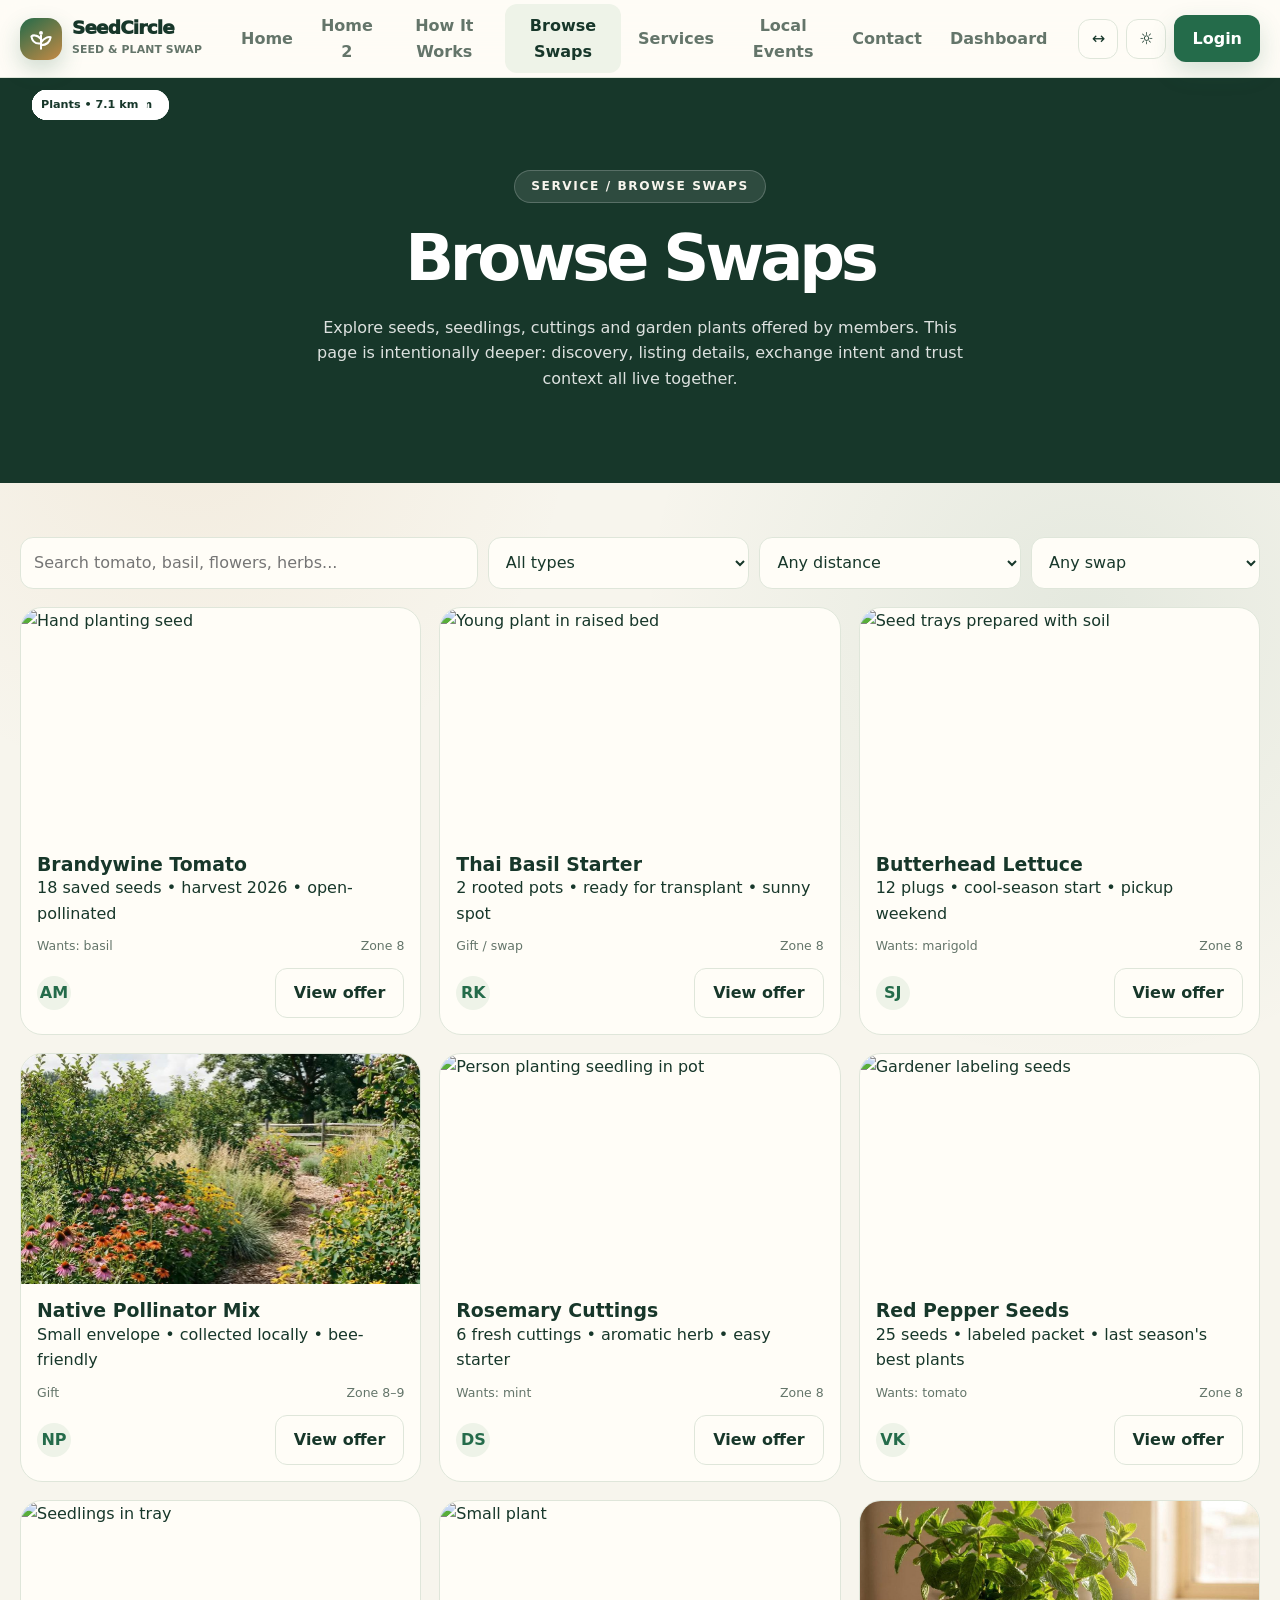
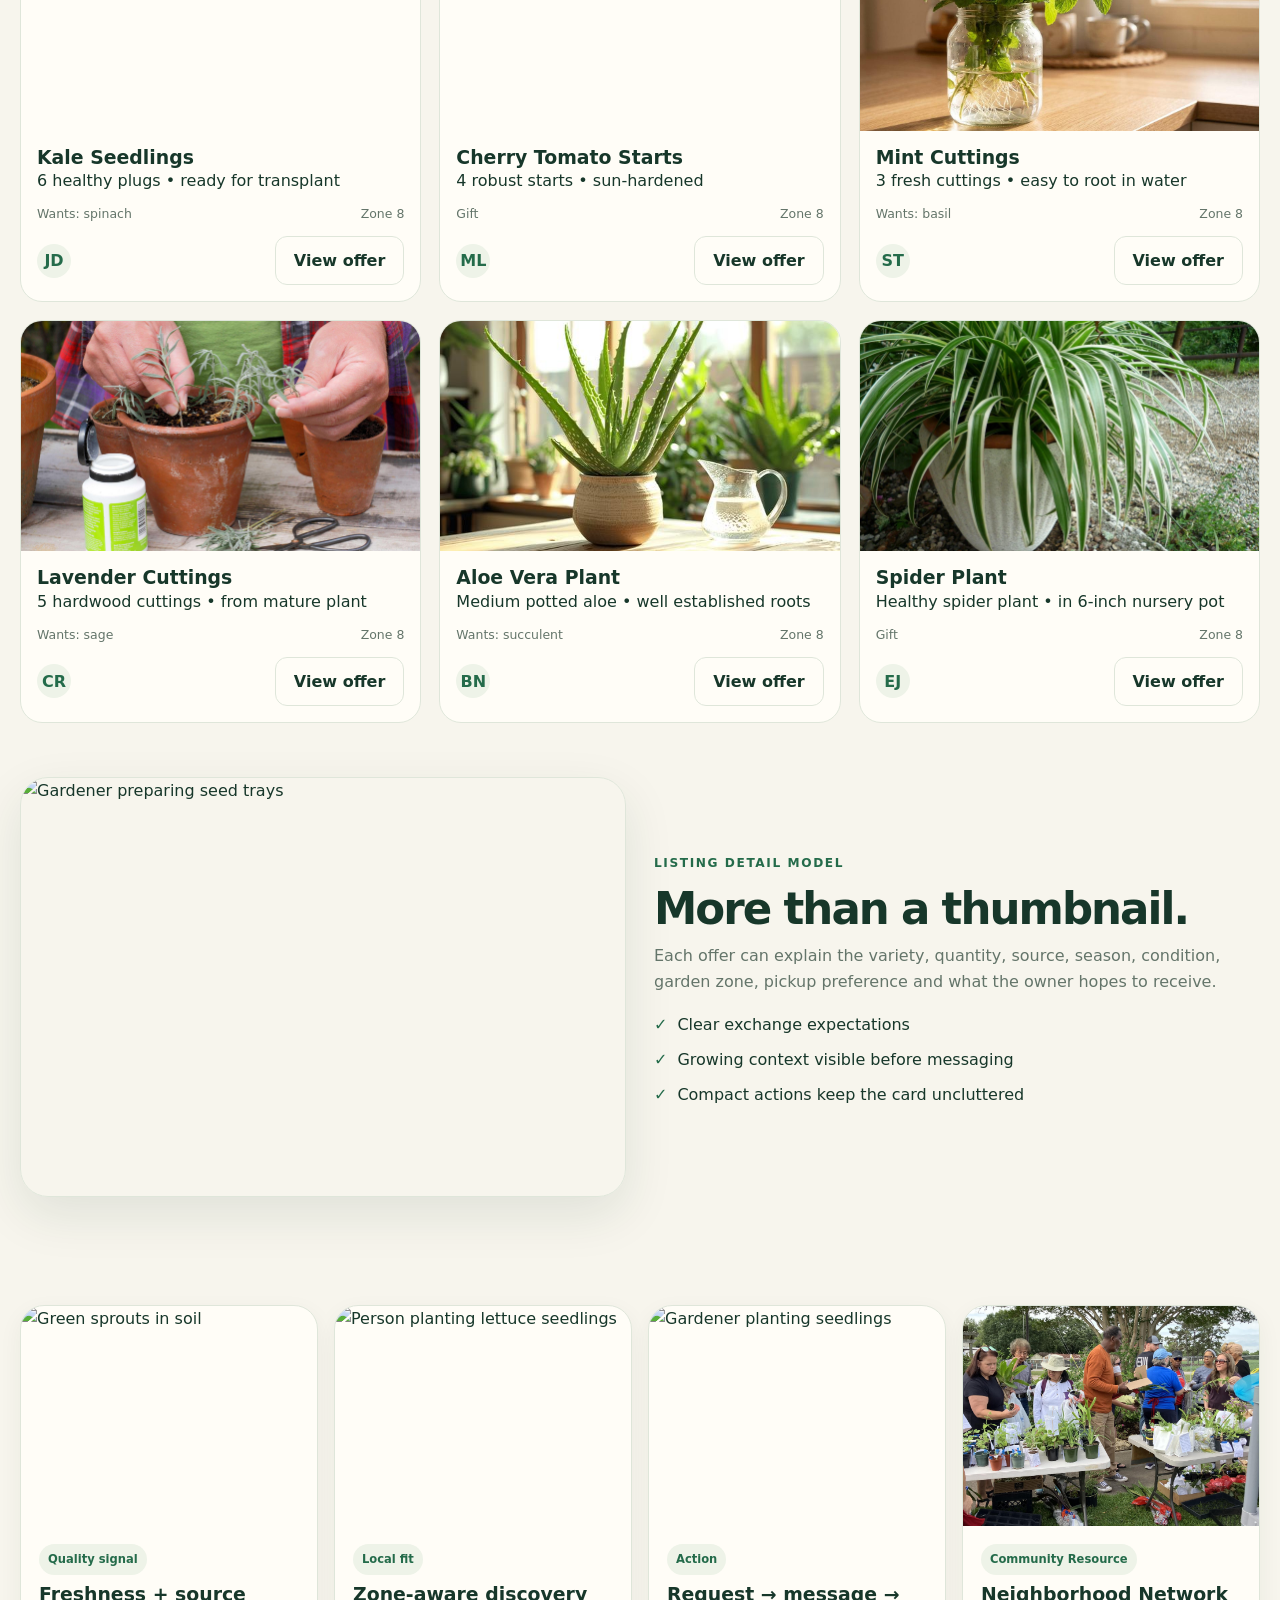
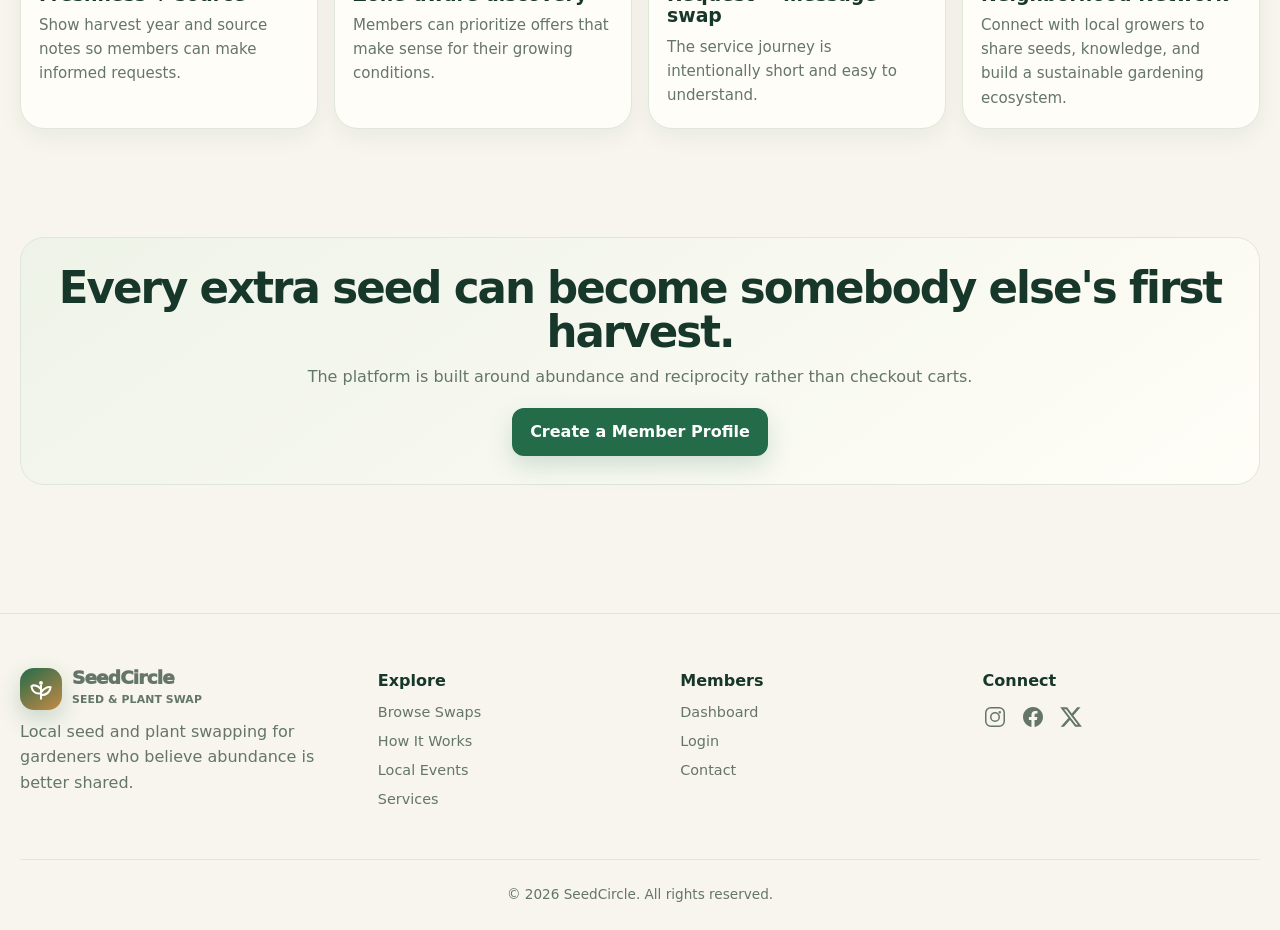
==== browse.html @ cebc6e41 "Initial commit" ====
<!DOCTYPE html>
<html lang="en">
<head>
<meta charset="UTF-8">
<meta name="viewport" content="width=device-width, initial-scale=1.0">
<meta name="theme-color" content="#1d4d3b">
<meta name="description" content="160 — Local Seed & Plant Swap Community Platform. Discover, swap and grow with nearby gardeners.">
<link rel="icon" type="image/svg+xml" href="data:image/svg+xml,%3Csvg xmlns='http://www.w3.org/2000/svg' viewBox='0 0 32 32'%3E%3Cdefs%3E%3ClinearGradient id='g' x1='0%25' y1='0%25' x2='100%25' y2='100%25'%3E%3Cstop offset='0%25' stop-color='%23246b4a'/%3E%3Cstop offset='100%25' stop-color='%23c58a45'/%3E%3C/linearGradient%3E%3C/defs%3E%3Crect width='32' height='32' rx='9' fill='url(%23g)'/%3E%3Cpath d='M16 27V12M16 16C11 10 6 12 5 13c1 6 4 9 11 8M16 20c4-6 9-7 11-6-1 6-4 9-11 9' fill='none' stroke='%23ffffff' stroke-width='2.3' stroke-linecap='round' stroke-linejoin='round'/%3E%3Ccircle cx='16' cy='9' r='2.2' fill='%23ffffff'/%3E%3C/svg%3E">
<link rel="apple-touch-icon" href="data:image/svg+xml,%3Csvg xmlns='http://www.w3.org/2000/svg' viewBox='0 0 32 32'%3E%3Cdefs%3E%3ClinearGradient id='g' x1='0%25' y1='0%25' x2='100%25' y2='100%25'%3E%3Cstop offset='0%25' stop-color='%23246b4a'/%3E%3Cstop offset='100%25' stop-color='%23c58a45'/%3E%3C/linearGradient%3E%3C/defs%3E%3Crect width='32' height='32' rx='9' fill='url(%23g)'/%3E%3Cpath d='M16 27V12M16 16C11 10 6 12 5 13c1 6 4 9 11 8M16 20c4-6 9-7 11-6-1 6-4 9-11 9' fill='none' stroke='%23ffffff' stroke-width='2.3' stroke-linecap='round' stroke-linejoin='round'/%3E%3Ccircle cx='16' cy='9' r='2.2' fill='%23ffffff'/%3E%3C/svg%3E">
<title>160 — Local Seed & Plant Swap Community</title>
<link rel="stylesheet" href="css/style.css">
</head>
<body>
<header class="topbar">
<nav class="nav container">
<a class="brand" href="#" onclick="go('home1');return false" aria-label="SeedCircle Home"><span class="brand-mark"><svg viewBox="0 0 32 32" aria-hidden="true"><path d="M16 27V12M16 16C11 10 6 12 5 13c1 6 4 9 11 8M16 20c4-6 9-7 11-6-1 6-4 9-11 9" fill="none" stroke="currentColor" stroke-width="2.3" stroke-linecap="round" stroke-linejoin="round"/><circle cx="16" cy="9" r="2.2" fill="currentColor"/></svg></span><span><span class="brand-name">SeedCircle</span><span class="brand-sub">Seed & Plant Swap</span></span></a>
<div class="navlinks">
<button data-page="home1" onclick="go('home1')">Home</button>
<button data-page="home2" onclick="go('home2')">Home 2</button>
<button data-page="how" onclick="go('how')">How It Works</button>
<button data-page="browse" onclick="go('browse')">Browse Swaps</button>
<button data-page="service" onclick="go('service')">Services</button>
<button data-page="events" onclick="go('events')">Local Events</button>
<button data-page="contact" onclick="go('contact')">Contact</button>
<button data-page="dashboard" onclick="go('dashboard')">Dashboard</button>
</div>
<div class="nav-actions">
<button class="icon-btn" aria-label="Toggle RTL" onclick="toggleRTL()">↔</button>
<button class="icon-btn" aria-label="Toggle theme" onclick="toggleTheme()">☼</button>
<button class="contact-btn" onclick="go('login')">Login</button>
<button class="icon-btn hamb" aria-label="Menu" onclick="toggleMenu()">☰</button>
</div>
</nav>
<div class="mobile-panel" id="mobilePanel">
<div class="mobile-links">

<button onclick="go('home1')">Home</button><button onclick="go('home2')">Home 2</button>
<button onclick="go('how')">How It Works</button><button onclick="go('browse')">Browse Swaps</button>
<button onclick="go('service')">Services</button><button onclick="go('events')">Local Events</button>
<button onclick="go('contact')">Contact</button><button onclick="go('dashboard')">Dashboard</button>
<button onclick="go('login')">Login</button>
</div>
</div>
</header>
<main>
<section id="browse" class="page active">
<div class="container section">
<div class="section-head page-header"><span class="eyebrow">Service / Browse swaps</span><h1 style="font-size:clamp(2.4rem,5vw,4.6rem)">Browse Swaps</h1><p>Explore seeds, seedlings, cuttings and garden plants offered by members. This page is intentionally deeper: discovery, listing details, exchange intent and trust context all live together.</p></div>
<div class="toolbar">
<input class="field" id="swapSearch" placeholder="Search tomato, basil, flowers, herbs..." oninput="filterSwaps()">
<select class="field" id="swapType" onchange="filterSwaps()"><option value="">All types</option><option>Seeds</option><option>Seedlings</option><option>Cuttings</option><option>Plants</option></select>
<select class="field" id="swapDistance" onchange="filterSwaps()"><option value="">Any distance</option><option>2 km</option><option>5 km</option><option>10 km</option></select>
<select class="field" id="swapMode" onchange="filterSwaps()"><option value="">Any swap</option><option>Direct swap</option><option>Gift</option></select>
</div>
<div class="swap-grid" id="swapGrid">
<article class="swap-card" data-search="heirloom tomato seeds" data-type="Seeds" data-distance="5 km" data-mode="Direct swap"><div class="swap-photo"><img src="https://images.pexels.com/photos/7782161/pexels-photo-7782161.jpeg?auto=compress&cs=tinysrgb&w=1800" alt="Hand planting seed"></div><span class="swap-tag">Seeds • 3.2 km</span><div class="swap-content"><h3>Brandywine Tomato</h3><p>18 saved seeds • harvest 2026 • open-pollinated</p><div class="swap-meta"><span>Wants: basil</span><span>Zone 8</span></div><div class="swap-footer"><span class="avatar">AM</span><button class="ghost-btn" onclick="toast('Swap request preview opened')">View offer</button></div></div></article>
<article class="swap-card" data-search="herb basil plant" data-type="Plants" data-distance="2 km" data-mode="Gift"><div class="swap-photo"><img src="https://images.pexels.com/photos/11573791/pexels-photo-11573791.jpeg?auto=compress&cs=tinysrgb&w=1800" alt="Young plant in raised bed"></div><span class="swap-tag">Plant • 1.8 km</span><div class="swap-content"><h3>Thai Basil Starter</h3><p>2 rooted pots • ready for transplant • sunny spot</p><div class="swap-meta"><span>Gift / swap</span><span>Zone 8</span></div><div class="swap-footer"><span class="avatar">RK</span><button class="ghost-btn" onclick="toast('Swap request preview opened')">View offer</button></div></div></article>
<article class="swap-card" data-search="lettuce seedlings" data-type="Seedlings" data-distance="5 km" data-mode="Direct swap"><div class="swap-photo"><img src="https://images.pexels.com/photos/7728082/pexels-photo-7728082.jpeg?auto=compress&cs=tinysrgb&w=1800" alt="Seed trays prepared with soil"></div><span class="swap-tag">Seedlings • 4.6 km</span><div class="swap-content"><h3>Butterhead Lettuce</h3><p>12 plugs • cool-season start • pickup weekend</p><div class="swap-meta"><span>Wants: marigold</span><span>Zone 8</span></div><div class="swap-footer"><span class="avatar">SJ</span><button class="ghost-btn" onclick="toast('Swap request preview opened')">View offer</button></div></div></article>
<article class="swap-card" data-search="native flower seeds" data-type="Seeds" data-distance="10 km" data-mode="Gift"><div class="swap-photo"><img src="images/Native Pollinator Mix.png" alt="Woman planting flowers"></div><span class="swap-tag">Seeds • 8.4 km</span><div class="swap-content"><h3>Native Pollinator Mix</h3><p>Small envelope • collected locally • bee-friendly</p><div class="swap-meta"><span>Gift</span><span>Zone 8–9</span></div><div class="swap-footer"><span class="avatar">NP</span><button class="ghost-btn" onclick="toast('Swap request preview opened')">View offer</button></div></div></article>
<article class="swap-card" data-search="rosemary cutting herb" data-type="Cuttings" data-distance="2 km" data-mode="Direct swap"><div class="swap-photo"><img src="https://images.pexels.com/photos/8543140/pexels-photo-8543140.jpeg?auto=compress&cs=tinysrgb&w=1800" alt="Person planting seedling in pot"></div><span class="swap-tag">Cuttings • 2.1 km</span><div class="swap-content"><h3>Rosemary Cuttings</h3><p>6 fresh cuttings • aromatic herb • easy starter</p><div class="swap-meta"><span>Wants: mint</span><span>Zone 8</span></div><div class="swap-footer"><span class="avatar">DS</span><button class="ghost-btn" onclick="toast('Swap request preview opened')">View offer</button></div></div></article>
<article class="swap-card" data-search="pepper seeds vegetable" data-type="Seeds" data-distance="5 km" data-mode="Direct swap"><div class="swap-photo"><img src="https://images.pexels.com/photos/7728401/pexels-photo-7728401.jpeg?auto=compress&cs=tinysrgb&w=1800" alt="Gardener labeling seeds"></div><span class="swap-tag">Seeds • 4.1 km</span><div class="swap-content"><h3>Red Pepper Seeds</h3><p>25 seeds • labeled packet • last season's best plants</p><div class="swap-meta"><span>Wants: tomato</span><span>Zone 8</span></div><div class="swap-footer"><span class="avatar">VK</span><button class="ghost-btn" onclick="toast('Swap request preview opened')">View offer</button></div></div></article>
<article class="swap-card" data-search="kale seedlings plugs" data-type="Seedlings" data-distance="2 km" data-mode="Direct swap"><div class="swap-photo"><img src="https://images.pexels.com/photos/1301856/pexels-photo-1301856.jpeg?auto=compress&cs=tinysrgb&w=1800" alt="Seedlings in tray"></div><span class="swap-tag">Seedlings • 1.5 km</span><div class="swap-content"><h3>Kale Seedlings</h3><p>6 healthy plugs • ready for transplant</p><div class="swap-meta"><span>Wants: spinach</span><span>Zone 8</span></div><div class="swap-footer"><span class="avatar">JD</span><button class="ghost-btn" onclick="toast('Swap request preview opened')">View offer</button></div></div></article>
<article class="swap-card" data-search="cherry tomato starts" data-type="Seedlings" data-distance="5 km" data-mode="Gift"><div class="swap-photo"><img src="https://images.pexels.com/photos/1105019/pexels-photo-1105019.jpeg?auto=compress&cs=tinysrgb&w=1800" alt="Small plant"></div><span class="swap-tag">Seedlings • 3.0 km</span><div class="swap-content"><h3>Cherry Tomato Starts</h3><p>4 robust starts • sun-hardened</p><div class="swap-meta"><span>Gift</span><span>Zone 8</span></div><div class="swap-footer"><span class="avatar">ML</span><button class="ghost-btn" onclick="toast('Swap request preview opened')">View offer</button></div></div></article>
<article class="swap-card" data-search="mint cuttings easy root" data-type="Cuttings" data-distance="2 km" data-mode="Direct swap"><div class="swap-photo"><img src="images/Mint Cuttings.png" alt="Cuttings in water"></div><span class="swap-tag">Cuttings • 0.8 km</span><div class="swap-content"><h3>Mint Cuttings</h3><p>3 fresh cuttings • easy to root in water</p><div class="swap-meta"><span>Wants: basil</span><span>Zone 8</span></div><div class="swap-footer"><span class="avatar">ST</span><button class="ghost-btn" onclick="toast('Swap request preview opened')">View offer</button></div></div></article>
<article class="swap-card" data-search="lavender cuttings hardwood" data-type="Cuttings" data-distance="10 km" data-mode="Direct swap"><div class="swap-photo"><img src="images/Lavender Cuttings.png" alt="Plant exchange"></div><span class="swap-tag">Cuttings • 5.2 km</span><div class="swap-content"><h3>Lavender Cuttings</h3><p>5 hardwood cuttings • from mature plant</p><div class="swap-meta"><span>Wants: sage</span><span>Zone 8</span></div><div class="swap-footer"><span class="avatar">CR</span><button class="ghost-btn" onclick="toast('Swap request preview opened')">View offer</button></div></div></article>
<article class="swap-card" data-search="aloe vera potted plant" data-type="Plants" data-distance="5 km" data-mode="Direct swap"><div class="swap-photo"><img src="images/Aloe Vera Plant.png" alt="Potted plant"></div><span class="swap-tag">Plants • 2.5 km</span><div class="swap-content"><h3>Aloe Vera Plant</h3><p>Medium potted aloe • well established roots</p><div class="swap-meta"><span>Wants: succulent</span><span>Zone 8</span></div><div class="swap-footer"><span class="avatar">BN</span><button class="ghost-btn" onclick="toast('Swap request preview opened')">View offer</button></div></div></article>
<article class="swap-card" data-search="spider plant gift" data-type="Plants" data-distance="10 km" data-mode="Gift"><div class="swap-photo"><img src="images/Spider Plant.png" alt="Garden plant"></div><span class="swap-tag">Plants • 7.1 km</span><div class="swap-content"><h3>Spider Plant</h3><p>Healthy spider plant • in 6-inch nursery pot</p><div class="swap-meta"><span>Gift</span><span>Zone 8</span></div><div class="swap-footer"><span class="avatar">EJ</span><button class="ghost-btn" onclick="toast('Swap request preview opened')">View offer</button></div></div></article>
</div>
<div class="section">
<div class="split">
<div class="split-media"><img src="https://images.pexels.com/photos/7728385/pexels-photo-7728385.jpeg?auto=compress&cs=tinysrgb&w=2400" alt="Gardener preparing seed trays"></div>
<div class="copy"><span class="eyebrow">Listing detail model</span><h2>More than a thumbnail.</h2><p>Each offer can explain the variety, quantity, source, season, condition, garden zone, pickup preference and what the owner hopes to receive.</p><div class="checks"><div class="check"><b>✓</b><span>Clear exchange expectations</span></div><div class="check"><b>✓</b><span>Growing context visible before messaging</span></div><div class="check"><b>✓</b><span>Compact actions keep the card uncluttered</span></div></div></div>
</div>
</div>
<div class="section">
<div class="grid-4">
<article class="card"><div class="card-media"><img src="https://images.pexels.com/photos/113335/pexels-photo-113335.jpeg?auto=compress&cs=tinysrgb&w=1800" alt="Green sprouts in soil"></div><div class="card-body"><span class="pill">Quality signal</span><h3>Freshness + source</h3><p>Show harvest year and source notes so members can make informed requests.</p></div></article>
<article class="card"><div class="card-media"><img src="https://images.pexels.com/photos/7728869/pexels-photo-7728869.jpeg?auto=compress&cs=tinysrgb&w=1800" alt="Person planting lettuce seedlings"></div><div class="card-body"><span class="pill">Local fit</span><h3>Zone-aware discovery</h3><p>Members can prioritize offers that make sense for their growing conditions.</p></div></article>
<article class="card"><div class="card-media"><img src="https://images.pexels.com/photos/30371404/pexels-photo-30371404.jpeg?auto=compress&cs=tinysrgb&w=1800" alt="Gardener planting seedlings"></div><div class="card-body"><span class="pill">Action</span><h3>Request → message → swap</h3><p>The service journey is intentionally short and easy to understand.</p></div></article>
<article class="card"><div class="card-media"><img src="images/Neighborhood Network4.png" alt="Plant swap community" style="object-fit: cover; width: 100%; height: 100%;"></div><div class="card-body"><span class="pill">Community Resource</span><h3>Neighborhood Network</h3><p>Connect with local growers to share seeds, knowledge, and build a sustainable gardening ecosystem.</p></div></article>
</div>
</div>
<div class="section">
<div class="emoji-card"><div><h2>Every extra seed can become somebody else's first harvest.</h2><p style="color:var(--muted);max-width:680px;margin:10px auto 18px">The platform is built around abundance and reciprocity rather than checkout carts.</p><button class="primary-btn" onclick="go('login')">Create a Member Profile</button></div></div>
</div>
</div>
</section>
</main>
<footer>
<div class="container footer-grid">
<div><a class="brand" href="#" onclick="go('home1');return false" aria-label="SeedCircle Home"><span class="brand-mark"><svg viewBox="0 0 32 32" aria-hidden="true"><path d="M16 27V12M16 16C11 10 6 12 5 13c1 6 4 9 11 8M16 20c4-6 9-7 11-6-1 6-4 9-11 9" fill="none" stroke="currentColor" stroke-width="2.3" stroke-linecap="round" stroke-linejoin="round"/><circle cx="16" cy="9" r="2.2" fill="currentColor"/></svg></span><span><span class="brand-name">SeedCircle</span><span class="brand-sub">Seed & Plant Swap</span></span></a><p style="margin-top:9px">Local seed and plant swapping for gardeners who believe abundance is better shared.</p></div>
<div><div class="footer-title">Explore</div><div class="mini-links"><a href="#" onclick="go('browse');return false">Browse Swaps</a><a href="#" onclick="go('how');return false">How It Works</a><a href="#" onclick="go('events');return false">Local Events</a><a href="#" onclick="go('service');return false">Services</a></div></div>
<div><div class="footer-title">Members</div><div class="mini-links"><a href="#" onclick="go('dashboard');return false">Dashboard</a><a href="#" onclick="go('login');return false">Login</a><a href="#" onclick="go('contact');return false">Contact</a></div></div>
<div><div class="footer-title">Connect</div><div class="social-icons"><a href="#" aria-label="Instagram"><svg viewBox="0 0 24 24" width="24" height="24" fill="currentColor"><path d="M7.75 2h8.5A5.75 5.75 0 0 1 22 7.75v8.5A5.75 5.75 0 0 1 16.25 22h-8.5A5.75 5.75 0 0 1 2 16.25v-8.5A5.75 5.75 0 0 1 7.75 2zm0 1.5A4.25 4.25 0 0 0 3.5 7.75v8.5A4.25 4.25 0 0 0 7.75 20.5h8.5A4.25 4.25 0 0 0 20.5 16.25v-8.5A4.25 4.25 0 0 0 16.25 3.5h-8.5zM12 7a5 5 0 1 1 0 10 5 5 0 0 1 0-10zm0 1.5a3.5 3.5 0 1 0 0 7 3.5 3.5 0 0 0 0-7zm4.75-2.5a1.25 1.25 0 1 1 0 2.5 1.25 1.25 0 0 1 0-2.5z"/></svg></a><a href="#" aria-label="Facebook"><svg viewBox="0 0 24 24" width="24" height="24" fill="currentColor"><path d="M22 12c0-5.523-4.477-10-10-10S2 6.477 2 12c0 4.991 3.657 9.128 8.438 9.878v-6.987h-2.54V12h2.54V9.797c0-2.506 1.492-3.89 3.777-3.89 1.094 0 2.238.195 2.238.195v2.46h-1.26c-1.243 0-1.63.771-1.63 1.562V12h2.773l-.443 2.89h-2.33v6.988C18.343 21.128 22 16.991 22 12z"/></svg></a><a href="#" aria-label="X (Twitter)"><svg viewBox="0 0 24 24" width="24" height="24" fill="currentColor"><path d="M18.244 2.25h3.308l-7.227 8.26 8.502 11.24H16.17l-5.214-6.817L4.99 21.75H1.68l7.73-8.835L1.254 2.25H8.08l4.713 6.231zm-1.161 17.52h1.833L7.084 4.126H5.117z"/></svg></a></div></div>
</div>


<div class="container copyright"><p>&copy; 2026 SeedCircle. All rights reserved.</p></div>
</footer>
<div class="toast" id="toast"></div>
<script src="js/script.js"></script>

<button id="scrollToTopBtn" aria-label="Scroll to top" title="Scroll to top">
    <svg viewBox="0 0 24 24" width="24" height="24" stroke="currentColor" stroke-width="2.5" fill="none" stroke-linecap="round" stroke-linejoin="round"><polyline points="18 15 12 9 6 15"></polyline></svg>
</button>
</body>

</html>
---- css/style.css ----
:root{
--bg:#f7f5ed;--surface:#fffdf7;--surface2:#eef3e8;--ink:#17372a;--muted:#64756a;
--primary:#246b4a;--primary2:#174a35;--accent:#c58a45;--line:#dfe6da;--shadow:0 18px 50px rgba(24,55,42,.10);
--radius:24px;--max:1240px;--header:78px
}
[data-theme="dark"]{
--bg:#101914;--surface:#17221c;--surface2:#1d2b23;--ink:#edf5e9;--muted:#aebbb1;
--primary:#6fc18f;--primary2:#4d9c70;--accent:#e1ad6e;--line:#2d3b32;--shadow:0 18px 50px rgba(0,0,0,.28)
}
*{box-sizing:border-box;margin:0;padding:0}
html{scroll-behavior:smooth}
body{font-family:Inter,ui-sans-serif,system-ui,-apple-system,BlinkMacSystemFont,"Segoe UI",sans-serif;background:
radial-gradient(circle at 15% 10%,rgba(197,138,69,.09),transparent 24rem),
radial-gradient(circle at 85% 15%,rgba(36,107,74,.09),transparent 28rem),var(--bg);color:var(--ink);line-height:1.6;overflow-x:hidden}
img{display:block;width:100%;height:100%;object-fit:cover}
button,input,select,textarea{font:inherit}
button{cursor:pointer}
a{text-decoration:none;color:inherit}
.container{width:min(var(--max),calc(100% - 32px));margin:auto}
.topbar{height:var(--header);position:sticky;top:0;z-index:1000;background:color-mix(in srgb,var(--surface) 88%,transparent);backdrop-filter:blur(18px);border-bottom:1px solid var(--line)}
.nav{height:100%;display:grid;grid-template-columns:190px 1fr auto;align-items:center;gap:20px}
.brand{display:flex;align-items:center;gap:10px;font-weight:900;letter-spacing:-.04em;font-size:1.25rem}
.brand:hover .brand-mark{transform:rotate(-5deg) scale(1.04)}
.brand-mark{width:42px;height:42px;border-radius:14px;display:grid;place-items:center;background:linear-gradient(145deg,var(--primary),var(--accent));color:#fff;box-shadow:0 9px 22px rgba(36,107,74,.22);transition:.25s;overflow:hidden;position:relative}
.brand-mark svg{width:28px;height:28px;display:block}
.navlinks{display:flex;justify-content:center;gap:6px;align-items:center}
.navlinks button,.mobile-links button{border:0;background:transparent;color:var(--muted);font-weight:700;padding:9px 11px;border-radius:12px;transition:.25s}
.navlinks button:hover,.navlinks button.active,.mobile-links button:hover,.mobile-links button.active{color:var(--ink);background:var(--surface2)}
.nav-actions{display:flex;align-items:center;gap:8px}
.icon-btn{width:40px;height:40px;border:1px solid var(--line);background:var(--surface);color:var(--ink);border-radius:12px;display:grid;place-items:center;font-size:1rem}
.contact-btn,.primary-btn{border:0;background:var(--primary);color:#fff;padding:11px 18px;border-radius:12px;font-weight:800;transition:.25s;box-shadow:0 10px 24px rgba(36,107,74,.18)}
.contact-btn:hover,.primary-btn:hover{background:var(--primary2);transform:translateY(-2px)}
.hamb{display:none}
.page{animation:pageIn .5s ease both}
/* .page.active removed for separate files */
@keyframes pageIn{from{opacity:0;transform:translateY(10px)}to{opacity:1;transform:none}}
.hero{min-height:calc(100vh - var(--header));display:grid;grid-template-columns:1.02fr .98fr;align-items:center;gap:46px;padding:46px 0}
.hero-copy .eyebrow,.eyebrow{display:inline-flex;align-items:center;gap:8px;color:var(--primary);font-weight:900;text-transform:uppercase;letter-spacing:.13em;font-size:.76rem;margin-bottom:13px}
h1{font-size:clamp(2.55rem,6vw,5.8rem);line-height:.98;letter-spacing:-.065em;max-width:760px}
h2{font-size:clamp(1.8rem,3.4vw,3rem);line-height:1.02;letter-spacing:-.045em}
h3{font-size:1.18rem;line-height:1.15}
.lead{font-size:clamp(1rem,1.35vw,1.16rem);color:var(--muted);max-width:650px;margin:22px 0 26px}
.hero-actions{display:flex;flex-wrap:wrap;gap:10px}
.ghost-btn{border:1px solid var(--line);background:var(--surface);color:var(--ink);padding:11px 18px;border-radius:12px;font-weight:800}
.hero-art{height:min(650px,68vh);border-radius:34px;overflow:hidden;box-shadow:var(--shadow);position:relative;border:1px solid var(--line)}
.hero-art:after{content:"";position:absolute;inset:0;background:linear-gradient(180deg,transparent 55%,rgba(10,28,18,.58))}
.floating{position:absolute;z-index:2;background:rgba(255,255,255,.9);color:#17372a;border:1px solid rgba(255,255,255,.55);backdrop-filter:blur(10px);border-radius:16px;padding:12px 14px;box-shadow:0 12px 28px rgba(0,0,0,.13)}
.float-a{left:18px;bottom:18px}.float-b{right:18px;top:18px}
[data-theme="dark"] .floating{background:rgba(20,34,27,.88);color:#edf5e9}
.section{padding:54px 0}
.section-head{text-align:center;max-width:760px;margin:0 auto 25px}
.section-head p{color:var(--muted);margin-top:10px}
.grid-3{display:grid;grid-template-columns:repeat(3,1fr);gap:18px}
.grid-4{display:grid;grid-template-columns:repeat(4,1fr);gap:16px}
.grid-2{display:grid;grid-template-columns:repeat(2,1fr);gap:20px}
.card{background:var(--surface);border:1px solid var(--line);border-radius:var(--radius);overflow:hidden;box-shadow:0 8px 25px rgba(24,55,42,.055);transition:transform .3s,box-shadow .3s,border-color .3s}
.card:hover{transform:translateY(-7px);box-shadow:var(--shadow);border-color:color-mix(in srgb,var(--primary) 40%,var(--line))}
.card-media{height:220px;overflow:hidden}
.card-media img{transition:transform .65s}
.card:hover .card-media img{transform:scale(1.06)}
.card-body{padding:18px}
.card-body p{color:var(--muted);font-size:.94rem;margin-top:8px}
.pill{display:inline-flex;padding:6px 9px;border-radius:999px;background:var(--surface2);color:var(--primary);font-weight:800;font-size:.72rem;margin-bottom:9px}
.center{text-align:center}
.split{display:grid;grid-template-columns:1fr 1fr;gap:28px;align-items:center}
.split-media{height:420px;border-radius:28px;overflow:hidden;box-shadow:var(--shadow);border:1px solid var(--line)}
.copy p{color:var(--muted);margin:12px 0}
.checks{display:grid;gap:9px;margin:18px 0}
.check{display:flex;gap:10px;align-items:flex-start}
.check b{color:var(--primary)}
.statbar{display:grid;grid-template-columns:repeat(4,1fr);gap:12px;margin-top:20px}
.stat{background:var(--surface);border:1px solid var(--line);border-radius:18px;padding:18px;text-align:center}
.stat strong{font-size:1.8rem;display:block;letter-spacing:-.04em}
.stat span{color:var(--muted);font-size:.82rem}
.process{display:grid;grid-template-columns:repeat(4,1fr);gap:14px}
.step{padding:20px;background:var(--surface);border:1px solid var(--line);border-radius:20px;position:relative}
.step-num{width:34px;height:34px;border-radius:11px;background:var(--primary);color:white;display:grid;place-items:center;font-weight:900;margin-bottom:14px}
.step p{color:var(--muted);font-size:.9rem;margin-top:7px}
.band{background:linear-gradient(120deg,var(--primary2),#356c50);color:white;border-radius:30px;padding:34px;position:relative;overflow:hidden}
.band:after{content:"✦";position:absolute;right:20px;top:-30px;font-size:180px;opacity:.08}
.band p{color:#d9eadf;margin:8px 0 20px;max-width:700px}
.white-btn{background:#fff;color:#174a35;border:0;border-radius:12px;padding:11px 17px;font-weight:900}
.toolbar{display:grid;grid-template-columns:1.4fr .8fr .8fr .7fr;gap:10px;margin:18px 0}
.field{width:100%;border:1px solid var(--line);background:var(--surface);color:var(--ink);border-radius:13px;padding:12px 13px;outline:none}
.field:focus{border-color:var(--primary);box-shadow:0 0 0 3px rgba(36,107,74,.1)}
.swap-grid{display:grid;grid-template-columns:repeat(3,1fr);gap:18px}
.swap-card{background:var(--surface);border:1px solid var(--line);border-radius:22px;overflow:hidden;transition:.3s}
.swap-card:hover{transform:translateY(-6px);box-shadow:var(--shadow)}
.swap-photo{height:230px;position:relative}
.swap-photo img{width:100%;height:100%;object-fit:cover;}
.swap-tag{position:absolute;top:12px;left:12px;background:rgba(255,255,255,.92);color:#17372a;padding:6px 9px;border-radius:999px;font-weight:900;font-size:.7rem}
.swap-content{padding:16px}
.swap-meta{display:flex;justify-content:space-between;gap:10px;color:var(--muted);font-size:.78rem;margin:10px 0}
.swap-footer{display:flex;justify-content:space-between;align-items:center;margin-top:12px}
.avatar{width:34px;height:34px;border-radius:50%;display:grid;place-items:center;background:var(--surface2);font-weight:900;color:var(--primary)}
.event-card{display:grid;grid-template-columns:180px 1fr;gap:0}
.event-date{background:var(--primary);color:#fff;display:grid;place-items:center;padding:18px;text-align:center}
.event-date strong{font-size:2.2rem;line-height:1}.event-date span{font-weight:800;opacity:.85}
.event-info{padding:18px}
.event-info p{color:var(--muted);font-size:.9rem;margin:7px 0}
.dashboard{display:grid;grid-template-columns:240px 1fr;gap:18px}
.side{background:var(--surface);border:1px solid var(--line);border-radius:22px;padding:12px;height:max-content;position:sticky;top:95px}
.side button{width:100%;text-align:left;border:0;background:transparent;color:var(--muted);padding:11px;border-radius:12px;font-weight:800}
.side button.active,.side button:hover{background:var(--surface2);color:var(--ink)}
.dash-main{min-width:0}
.dash-grid{display:grid;grid-template-columns:repeat(3,1fr);gap:14px}
.metric{padding:18px;background:var(--surface);border:1px solid var(--line);border-radius:18px}
.metric small{color:var(--muted)}.metric strong{font-size:1.8rem;display:block;margin-top:4px}
.table-wrap{overflow:auto;border:1px solid var(--line);border-radius:18px;background:var(--surface)}
table{width:100%;border-collapse:collapse;min-width:680px}
th,td{text-align:left;padding:13px;border-bottom:1px solid var(--line);font-size:.86rem}
th{color:var(--muted);font-size:.75rem;text-transform:uppercase;letter-spacing:.08em}
.status{display:inline-flex;padding:5px 8px;border-radius:999px;background:var(--surface2);color:var(--primary);font-weight:900;font-size:.7rem}
.form-card{max-width:760px;margin:auto;background:var(--surface);border:1px solid var(--line);border-radius:26px;padding:24px;box-shadow:var(--shadow)}
.form-grid{display:grid;grid-template-columns:1fr 1fr;gap:12px}
.form-group{display:grid;gap:7px}.form-group.full{grid-column:1/-1}
label{font-size:.78rem;font-weight:900;color:var(--muted)}
textarea.field{min-height:120px;resize:vertical}
.login-shell{display:grid;grid-template-columns:1fr .9fr;gap:24px;align-items:stretch}
.login-card{background:var(--surface);border:1px solid var(--line);border-radius:28px;padding:28px;box-shadow:var(--shadow)}
.login-art{border-radius:28px;overflow:hidden;min-height:520px;position:relative}
.login-art .overlay{position:absolute;inset:auto 20px 20px;background:rgba(11,34,22,.76);color:#fff;border-radius:18px;padding:18px;backdrop-filter:blur(8px)}
.toast{position:fixed;right:18px;bottom:18px;z-index:2000;background:var(--ink);color:var(--bg);padding:12px 16px;border-radius:13px;box-shadow:var(--shadow);transform:translateY(30px);opacity:0;pointer-events:none;transition:.3s}
.toast.show{transform:none;opacity:1}
.reveal{opacity:0;transform:translateY(18px);transition:.7s ease}.reveal.in{opacity:1;transform:none}
.brand-name{font-size:1.15rem;line-height:1}.brand-sub{display:block;font-size:.62rem;letter-spacing:.12em;text-transform:uppercase;color:var(--muted);margin-top:2px}
.social-row{display:grid;grid-template-columns:1fr 1fr;gap:10px;margin:14px 0}.social-btn{height:44px;border:1px solid var(--line);border-radius:13px;background:var(--surface);display:flex;align-items:center;justify-content:center;gap:9px;font-weight:800;color:var(--ink);transition:.25s}.social-btn:hover{transform:translateY(-2px);border-color:var(--primary);box-shadow:0 10px 24px rgba(24,55,42,.09)}.social-btn svg{width:19px;height:19px;flex:none}
.auth-switch{display:flex;justify-content:center;gap:5px;margin-top:14px;font-size:.88rem;color:var(--muted)}.auth-switch button,.forgot-link{border:0;background:none;color:var(--primary);font-weight:900;padding:0;cursor:pointer}.auth-options{display:flex;justify-content:space-between;align-items:center;gap:10px;margin-top:10px;font-size:.82rem}.remember{display:flex;align-items:center;gap:7px;color:var(--muted);font-weight:700}.remember input{accent-color:var(--primary)}.terms{display:flex;align-items:flex-start;gap:8px;color:var(--muted);font-size:.8rem;margin-top:10px}.terms input{margin-top:4px;accent-color:var(--primary)}
.auth-page{min-height:calc(100vh - 40px);display:grid;place-items:center;padding:24px 0}.auth-wrap{width:min(440px,100%);margin:auto}.auth-logo{display:flex;justify-content:center;margin-bottom:14px}.auth-logo .brand{font-size:1.35rem}.auth-logo .brand-mark{width:48px;height:48px}.auth-card{padding:24px!important;border-radius:24px}.auth-title{text-align:center}.auth-title h1{font-size:clamp(2rem,6vw,2.8rem);margin-bottom:4px}.auth-title p{font-size:.9rem}
body.auth-mode .topbar,body.auth-mode>footer{display:none}body.auth-mode main{min-height:100vh}body.auth-mode .page.active{min-height:100vh}body.auth-mode .auth-extra{display:none}body.dashboard-mode .topbar,body.dashboard-mode>footer{display:none}body.dashboard-mode main{min-height:100vh}
footer{margin-top:20px;border-top:1px solid var(--line);padding:54px 0 24px;color:var(--muted)}
.footer-grid{display:grid;grid-template-columns:1.2fr 1fr 1fr;gap:25px}.footer-title{font-weight:900;color:var(--ink);margin-bottom:8px}
.mini-links{display:grid;gap:6px;font-size:.9rem}
.emoji-card{min-height:100%;display:grid;place-items:center;text-align:center;padding:28px;background:linear-gradient(145deg,var(--surface2),var(--surface));border:1px solid var(--line);border-radius:24px}
.big-emoji{font-size:4.2rem;filter:drop-shadow(0 10px 10px rgba(0,0,0,.08));margin-bottom:12px}
.notice{padding:12px 14px;border-left:4px solid var(--accent);background:var(--surface2);border-radius:12px;color:var(--muted);font-size:.88rem}
.mapbox{height:270px;border-radius:24px;background:
linear-gradient(135deg,rgba(36,107,74,.12),rgba(197,138,69,.15)),
repeating-linear-gradient(45deg,transparent 0 18px,rgba(36,107,74,.06) 18px 20px);border:1px solid var(--line);display:grid;place-items:center;text-align:center;color:var(--muted)}
.mobile-panel{display:none}
@media(max-width:1050px){
.nav{grid-template-columns:auto auto;justify-content:space-between}.navlinks,.nav-actions .contact-btn{display:none}.hamb{display:grid}
.nav-actions{gap:7px}.mobile-panel{position:absolute;top:var(--header);left:0;right:0;background:var(--surface);border-bottom:1px solid var(--line);padding:24px 12px;box-shadow:var(--shadow)}
.mobile-panel.open{display:block}.mobile-links{display:flex;flex-direction:column;gap:12px;align-items:center}.mobile-links button{text-align:center;width:100%;padding:12px;font-size:1.1rem;font-weight:800}
.hero{grid-template-columns:1fr}.hero-art{height:500px}.grid-4{grid-template-columns:repeat(2,1fr)}
.swap-grid{grid-template-columns:repeat(2,1fr)}.process{grid-template-columns:repeat(2,1fr)}
}
@media(max-width:760px){
:root{--header:68px}.container{width:min(var(--max),calc(100% - 22px))}
.hero{padding:54px 0 24px 0;gap:24px;text-align:center}.hero-actions{justify-content:center}.hero-art{height:390px;border-radius:24px}
#home2 .hero-art{height:auto;border:none;box-shadow:none;overflow:visible;background:transparent}
#home2 .hero-art img{height:390px;border-radius:24px;border:1px solid var(--line);box-shadow:var(--shadow)}
#home2 .hero-art:after{height:390px;border-radius:24px}
#home2 .floating{position:static;width:100%;margin-top:14px;box-sizing:border-box}
.section{padding:38px 0}.grid-3,.grid-2,.swap-grid,.dash-grid,.process{grid-template-columns:1fr}.grid-4{grid-template-columns:1fr 1fr}
.split,.login-shell{grid-template-columns:1fr}.split-media{height:300px}.toolbar{grid-template-columns:1fr 1fr}
.dashboard{grid-template-columns:1fr}.side{position:static;display:flex;gap:5px;overflow:auto}.side button{min-width:max-content}
.statbar{grid-template-columns:1fr 1fr}.event-card{grid-template-columns:1fr}.event-date{padding:12px;min-height:180px}
.form-grid{grid-template-columns:1fr}.form-group.full{grid-column:auto}.footer-grid{grid-template-columns:1fr}.auth-switch{white-space:nowrap}
h1{font-size:clamp(2.4rem,13vw,4rem)}
.auth-page{display:flex;flex-direction:column;justify-content:center}
.auth-top-actions{position:static!important;width:min(440px,100%);margin:0 auto 12px;justify-content:flex-end}
}
@media(max-width:420px){
.grid-4{grid-template-columns:1fr}.toolbar{grid-template-columns:1fr}.hero-actions>*{width:100%;text-align:center}
.hero-art{height:320px}.card-media{height:190px}.section{padding:32px 0}
#home2 .hero-art img{height:320px} #home2 .hero-art:after{height:320px}
}
@media(prefers-reduced-motion:reduce){
*,*:before,*:after{scroll-behavior:auto!important;animation:none!important;transition:none!important}
}
/* SeedCircle polish: richer motion, hover depth, dashboard controls */
.brand-name{font-weight:950;display:block;line-height:1}.brand-sub{display:block;font-size:.68rem;font-weight:700;color:var(--muted);margin-top:3px;letter-spacing:.01em}.brand:hover .brand-name{color:var(--primary)}
.page.active .section-head,.page.active .hero,.page.active .split,.page.active .grid-2,.page.active .grid-3,.page.active .card,.page.active .section,.page.active .table-wrap,.page.active .dashboard{animation:riseIn .65s cubic-bezier(.2,.7,.2,1) both}
.page.active .card:nth-child(2),.page.active .grid-3>*:nth-child(2){animation-delay:.08s}.page.active .card:nth-child(3),.page.active .grid-3>*:nth-child(3){animation-delay:.16s}.page.active .card:nth-child(4){animation-delay:.24s}
.card,.metric,.emoji-card,.section,.split,.table-wrap,.side,.login-card,.auth-logo{transition:transform .32s ease,box-shadow .32s ease,border-color .32s ease}
.card:hover,.metric:hover,.emoji-card:hover,.table-wrap:hover,.login-card:hover{transform:translateY(-6px);box-shadow:0 24px 55px rgba(24,55,42,.14);border-color:color-mix(in srgb,var(--primary) 35%,var(--line))}
.card-media img{transition:transform .6s cubic-bezier(.2,.7,.2,1),filter .4s}.card:hover .card-media img{transform:scale(1.055);filter:saturate(1.08)}
.section-head h1,.section-head h2,.hero h1,.hero h2{animation:textIn .7s ease both}.primary-btn,.contact-btn,.dash-home,.side button,.navlinks button,.mobile-links button,.icon-btn,.social-btn{transition:transform .22s ease,box-shadow .22s ease,background .22s ease,border-color .22s ease}.primary-btn:hover,.contact-btn:hover,.dash-home:hover,.social-btn:hover{transform:translateY(-3px);box-shadow:0 14px 30px rgba(36,107,74,.2)}
@keyframes riseIn{from{opacity:0;transform:translateY(18px)}to{opacity:1;transform:none}}@keyframes textIn{from{opacity:0;transform:translateY(10px)}to{opacity:1;transform:none}}
.dashbar{position:sticky;top:0;z-index:50;display:flex;align-items:center;justify-content:space-between;gap:20px;padding:14px max(16px,calc((100vw - var(--max))/2));background:color-mix(in srgb,var(--surface) 94%,transparent);border-bottom:1px solid var(--line);backdrop-filter:blur(18px);box-shadow:0 8px 30px rgba(24,55,42,.07)}.dashbar-actions{display:flex;align-items:center;gap:8px}.dash-home{border:1px solid var(--line);background:var(--surface);color:var(--ink);padding:10px 15px;border-radius:12px;font-weight:800}.side button{position:relative}.side button:hover,.side button.active{transform:translateX(4px);box-shadow:0 8px 20px rgba(36,107,74,.10)}
body.auth-mode{background:radial-gradient(circle at 20% 10%,rgba(197,138,69,.14),transparent 24rem),radial-gradient(circle at 85% 85%,rgba(36,107,74,.13),transparent 25rem),var(--bg)}body.auth-mode .auth-page{min-height:100vh;display:grid;place-items:center;padding:20px 0}.auth-logo{margin-bottom:10px}.auth-logo .brand{justify-content:center}.auth-logo .brand-mark{width:48px;height:48px}.auth-logo:hover{transform:translateY(-2px)}
@media(max-width:700px){.dashbar{padding:11px 16px}.dashbar .brand-sub{display:none}.dashbar .brand-mark{width:38px;height:38px}.dash-home{padding:9px 11px;font-size:.8rem}.side button:hover,.side button.active{transform:translateY(-2px)}}
@media(prefers-reduced-motion:reduce){*,*:before,*:after{animation-duration:.01ms!important;transition-duration:.01ms!important;scroll-behavior:auto!important}}
.footer-grid{grid-template-columns:1.2fr 1fr 1fr 1fr!important}
@media(max-width:760px){
    .footer-grid{grid-template-columns:1fr!important; text-align:center; gap:30px;}
    footer .brand{justify-content:center;}
    footer .social-icons{justify-content:center;}
    .copyright{text-align:center;}
}
.social-icons { display: flex; gap: 14px; margin-top: 12px; }
.social-icons a { color: var(--muted); transition: color 0.3s, transform 0.3s; display: block; }
.social-icons a:hover { color: var(--primary); transform: translateY(-4px); }

#scrollToTopBtn {
    position: fixed;
    bottom: 25px;
    right: 25px;
    z-index: 1000;
    width: 48px;
    height: 48px;
    border-radius: 50%;
    background-color: var(--primary);
    color: #fff;
    border: none;
    cursor: pointer;
    display: flex;
    justify-content: center;
    align-items: center;
    box-shadow: 0 10px 24px rgba(36,107,74,0.3);
    opacity: 0;
    visibility: hidden;
    transform: translateY(20px);
    transition: all 0.3s cubic-bezier(0.2, 0.8, 0.2, 1);
}
#scrollToTopBtn.show {
    opacity: 1;
    visibility: visible;
    transform: translateY(0);
}
#scrollToTopBtn:hover {
    background-color: var(--primary2);
    transform: translateY(-5px);
    box-shadow: 0 14px 28px rgba(36,107,74,0.4);
}
/* Ensure toast doesn't overlap scroll to top btn on mobile */
@media(max-width:760px){
    #scrollToTopBtn { bottom: 25px; right: 25px; }
    .toast { bottom: 85px; }
}

.copyright {
    border-top: 1px solid var(--line);
    padding-top: 24px;
    margin-top: 48px;
    text-align: center;
    font-size: 0.85rem;
    color: var(--muted);
}

.mini-links a { transition: color 0.25s, transform 0.25s; display: inline-block; }
.mini-links a:hover { color: var(--primary); transform: translateX(5px); }

.promo-card { background: var(--surface); border: 1px solid var(--line); border-radius: 32px; box-shadow: var(--shadow); overflow: hidden; transition: transform 0.4s cubic-bezier(0.2,0.8,0.2,1), box-shadow 0.4s ease; }
.promo-card:hover { transform: translateY(-8px); box-shadow: 0 24px 60px rgba(24,55,42,.15); }
.promo-card .split { gap: 0; align-items: stretch; }
.promo-card .copy { padding: 64px 54px; display: flex; flex-direction: column; justify-content: center; align-items: flex-start; }
.promo-card .split-media { border-radius: 0; box-shadow: none; height: 100%; min-height: 400px; }
.promo-card .split-media img { height: 100%; object-fit: cover; }
@media(max-width:960px) { .promo-card .copy { padding: 40px 24px; } .promo-card .split-media { min-height: 300px; } }

.page-header { min-height: 45vh; display: flex; flex-direction: column; justify-content: center; align-items: center; text-align: center; margin: -54px calc(50% - 50vw) 54px; width: 100vw; max-width: 100vw; padding: 80px 20px; background: var(--ink); color: white; border-radius: 0; }
.page-header h1, .page-header h2 { color: white; margin-bottom: 15px; }
.page-header p { margin-left: auto; margin-right: auto; max-width: 650px; color: rgba(255, 255, 255, 0.85); }
.page-header .eyebrow { color: var(--bg); background: rgba(255,255,255,0.1); border: 1px solid rgba(255,255,255,0.2); padding: 6px 16px; border-radius: 999px; margin-bottom: 24px; }

/* FAQ Section */
.faq-section { width: 100%; }
.faq-item { border-bottom: 1px solid var(--line); padding: 22px 0; }
.faq-item:last-child { border-bottom: none; }
.faq-question { font-weight: 800; font-size: 1.15rem; color: var(--ink); cursor: pointer; display: flex; justify-content: space-between; align-items: center; list-style: none; outline: none; }
.faq-question::-webkit-details-marker { display: none; }
.faq-question .arrow { font-size: 0.8rem; color: var(--primary); transition: transform 0.3s ease; }
details[open] .faq-question .arrow { transform: rotate(180deg); color: var(--accent); }
.faq-answer { padding-top: 14px; color: var(--muted); line-height: 1.6; font-size: 1.05rem; }

/* App Layout for Dashboard */
body.dashboard-mode { margin: 0; padding: 0; height: 100vh; overflow: hidden; background: #f4f6f8; }
body.dashboard-mode footer, body.dashboard-mode #scrollToTopBtn { display: none !important; }
.app-layout { display: flex; height: 100vh; width: 100vw; font-family: inherit; }

.app-sidebar { width: 260px; background: var(--ink); color: white; display: flex; flex-direction: column; padding: 30px 20px; flex-shrink: 0; box-shadow: 2px 0 10px rgba(0,0,0,0.1); z-index: 10; }
.app-brand { margin-bottom: 40px; padding-left: 10px; }
.app-nav { display: flex; flex-direction: column; gap: 8px; flex-grow: 1; }
.app-nav button, .app-bottom button { background: transparent; border: none; color: #94a3b8; font-size: 0.95rem; padding: 12px 16px; border-radius: 10px; text-align: left; cursor: pointer; transition: 0.2s; display: flex; align-items: center; gap: 12px; font-weight: 500; font-family: inherit; }
.app-nav button:hover, .app-bottom button:hover { background: rgba(255,255,255,0.08); color: white; }
.app-nav button.active { background: var(--primary); color: white; }
.app-nav button span, .app-bottom button span { font-size: 1.1rem; }
.app-bottom { margin-top: auto; display: flex; flex-direction: column; gap: 8px; border-top: 1px solid rgba(255,255,255,0.1); padding-top: 24px; }

.app-main { flex-grow: 1; display: flex; flex-direction: column; overflow: hidden; background: #f1f5f9; }
.app-header { background: white; height: 70px; display: flex; align-items: center; justify-content: space-between; padding: 0 40px; box-shadow: 0 1px 3px rgba(0,0,0,0.05); flex-shrink: 0; z-index: 5; }
.app-header h1 { margin: 0; }
.user-profile { display: flex; align-items: center; gap: 14px; }
.user-initial { width: 42px; height: 42px; border-radius: 50%; background: var(--primary); color: white; display: flex; align-items: center; justify-content: center; font-weight: 700; font-size: 1.1rem; }
.user-info strong { font-size: 0.9rem; color: #1e293b; }
.user-info small { font-size: 0.75rem; color: #64748b; }

.app-content { flex-grow: 1; padding: 40px; overflow-y: auto; overflow-x: hidden; }
.app-content .dash-grid { margin-bottom: 24px; }
.app-content .metric, .app-content .card, .app-content .table-wrap { background: white; border: none; box-shadow: 0 4px 6px -1px rgba(0,0,0,0.05), 0 2px 4px -1px rgba(0,0,0,0.03); border-radius: 12px; }
.app-content .metric strong { color: #1e293b; font-size: 2.2rem; }
.app-content table { border-radius: 12px; overflow: hidden; }

/* Dashboard Tabs */
.tab-pane { display: none; }
.tab-pane.active { display: block; animation: riseIn .4s cubic-bezier(.2,.7,.2,1) both; }
.app-bottom-row { display: flex; gap: 12px; justify-content: center; margin-top: auto; border-top: 1px solid rgba(255,255,255,0.1); padding-top: 24px; }
.app-bottom-row button { background: rgba(255,255,255,0.05); border: none; color: white; width: 48px; height: 48px; border-radius: 12px; cursor: pointer; transition: 0.2s; display: flex; align-items: center; justify-content: center; font-size: 1.3rem; }
.app-bottom-row button:hover { background: rgba(255,255,255,0.15); }

@media (max-width: 1024px) {
  .nav {
    display: flex !important; justify-content: space-between !important;
  }
  .navlinks {
    display: none !important;
  }
  .nav-actions > :not(.hamb) {
    display: none !important;
  }
  .hamb {
    display: grid !important;
  }
  
  .mobile-panel {
    display: none;
    flex-direction: column;
    padding: 24px;
    background: var(--surface);
    border-top: 1px solid var(--line);
    position: absolute;
    top: 100%;
    left: 0;
    right: 0;
    box-shadow: var(--shadow);
  }
  .mobile-panel.open {
    display: flex;
  }
  
  .mobile-links {
    display: flex;
    flex-direction: column;
    align-items: center;
    gap: 12px;
    width: 100%;
  }
  
  .mobile-actions-row {
    display: flex;
    justify-content: center;
    gap: 16px;
    margin: 16px 0;
  }
  
  .mobile-panel .contact-btn {
    width: 100%;
    max-width: 250px;
    margin: 0 auto;
    display: block;
    text-align: center;
  }
}


@media (max-width: 1024px) {
  .app-sidebar {
    position: absolute;
    left: -260px;
    height: 100vh;
    transition: left 0.3s ease;
    z-index: 1000;
  }
  .app-sidebar.open {
    left: 0;
  }
  .dash-hamb {
    display: grid !important;
    margin-right: 16px;
    border: 1px solid var(--line);
    background: var(--surface);
    color: var(--ink);
    border-radius: 12px;
    width: 40px;
    height: 40px;
    place-items: center;
    font-size: 1rem;
    cursor: pointer;
    flex-shrink: 0;
  }
  .app-header {
    padding: 0 20px;
    justify-content: flex-start;
  }
  .app-header-actions {
    margin-left: auto;
  }
  .dash-tab-title {
    font-size: 1.2rem !important;
  }
}

@media (max-width: 767px) {
  .app-header {
    padding: 16px 20px;
    flex-wrap: wrap;
    height: auto;
    gap: 12px;
    align-items: flex-start;
  }
  .app-header-actions {
    width: 100%;
    margin-left: 0;
    margin-top: 4px;
  }
  .user-profile {
    width: 100%;
    justify-content: center;
    gap: 14px;
  }
  .user-info {
    text-align: center !important;
  }
  .dash-tab-title {
    flex: 1;
    align-self: center;
  }
}
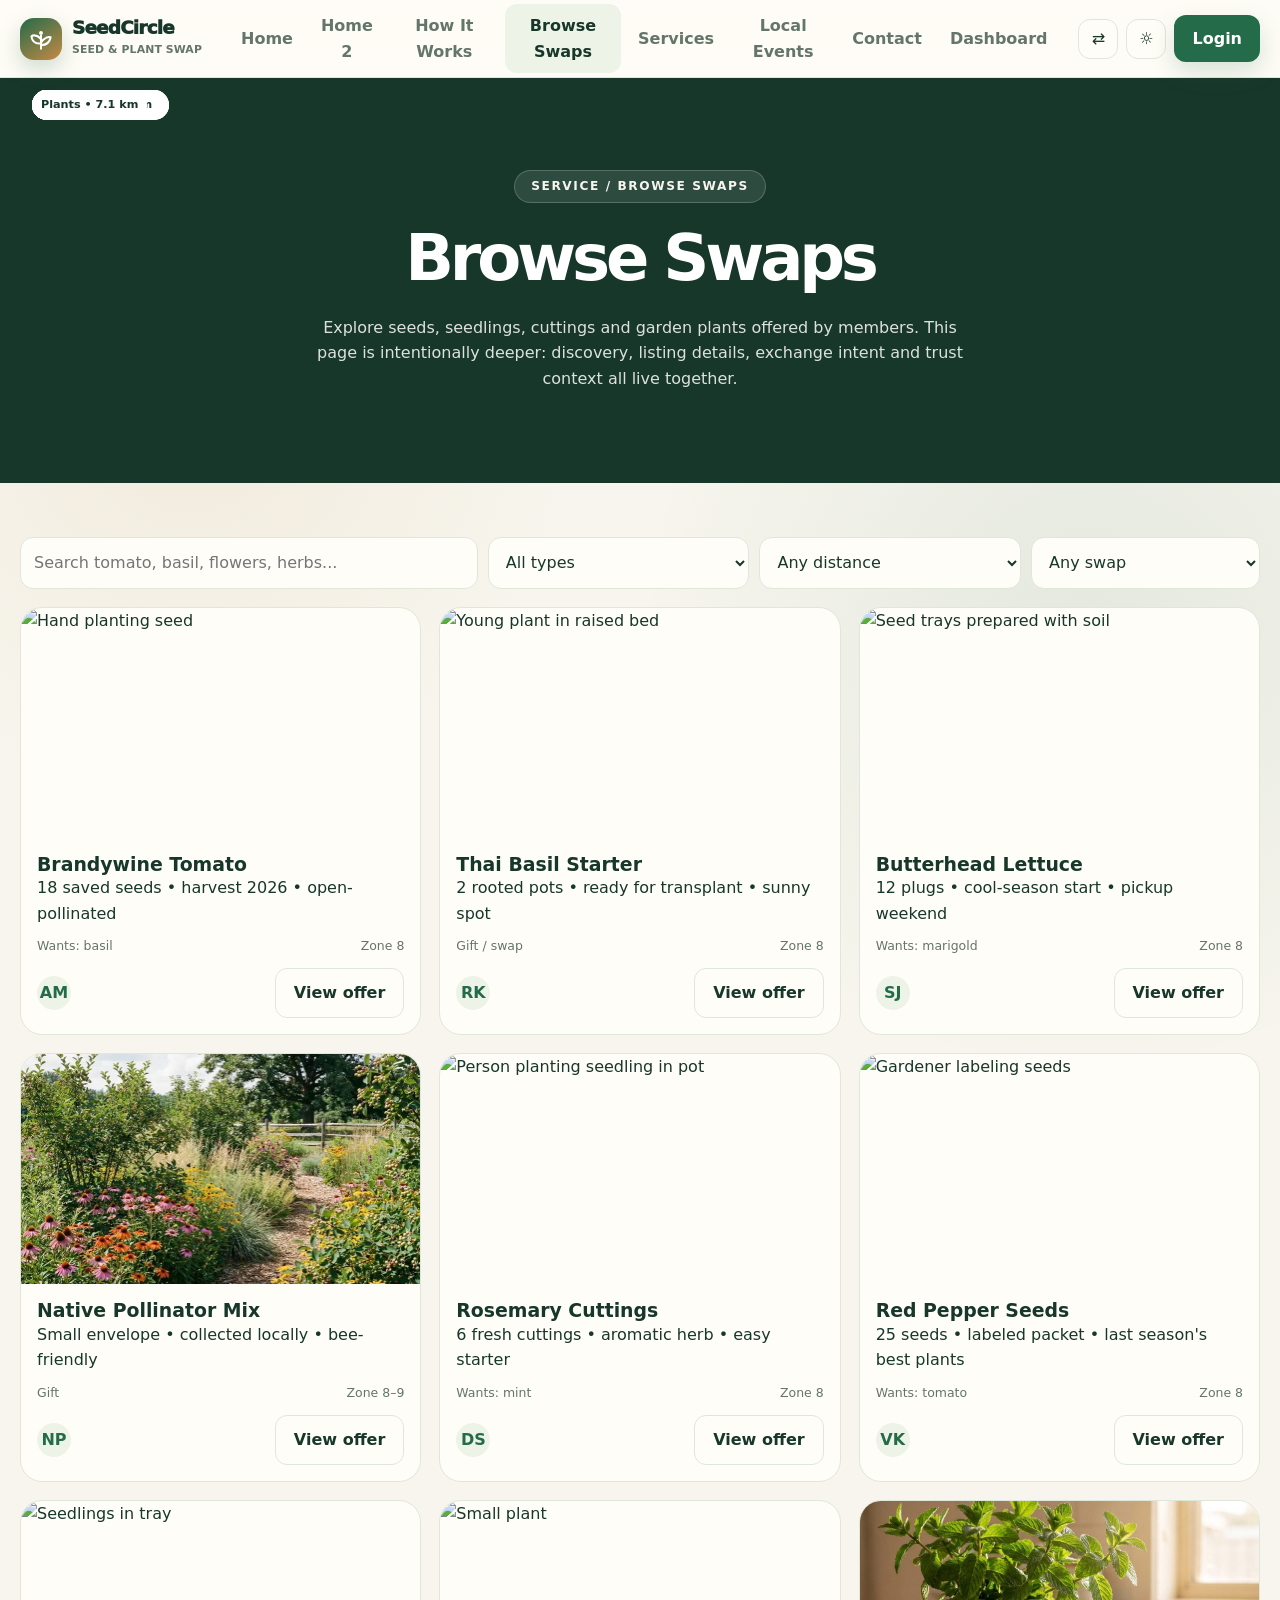
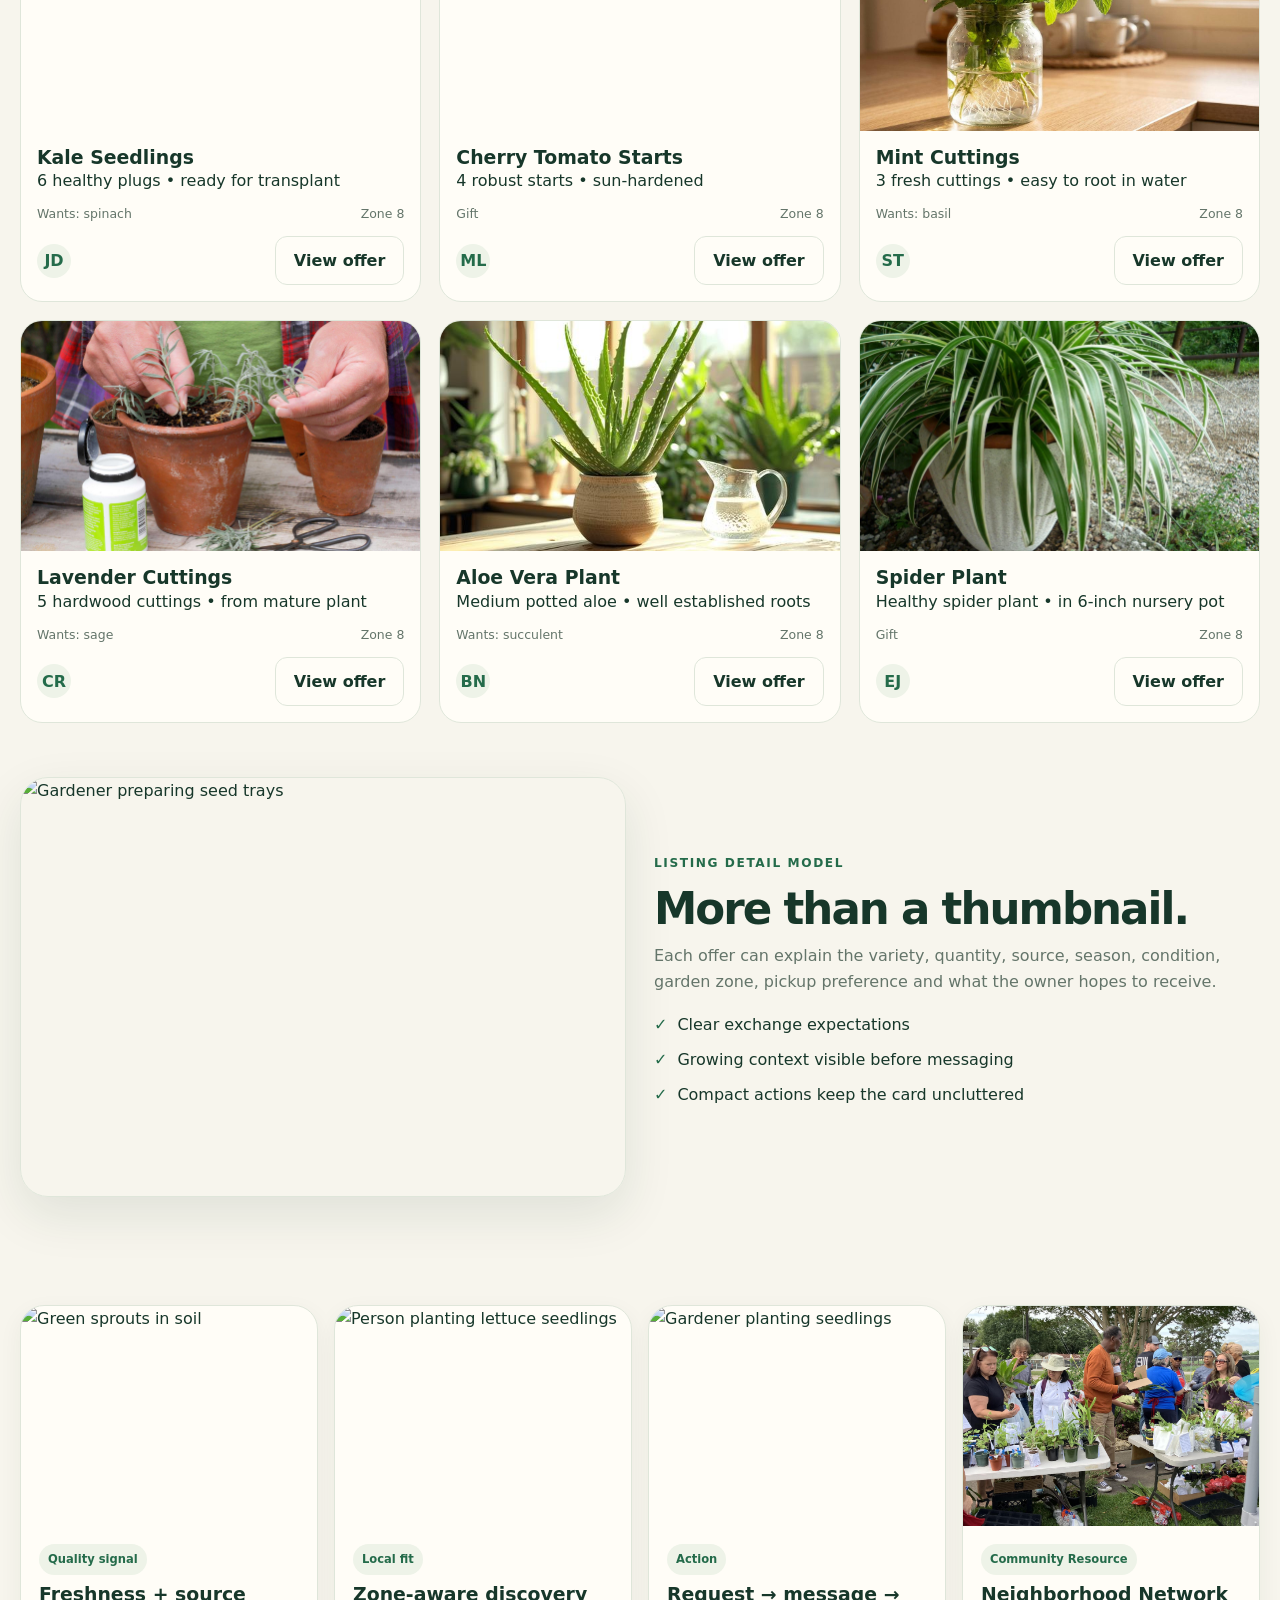
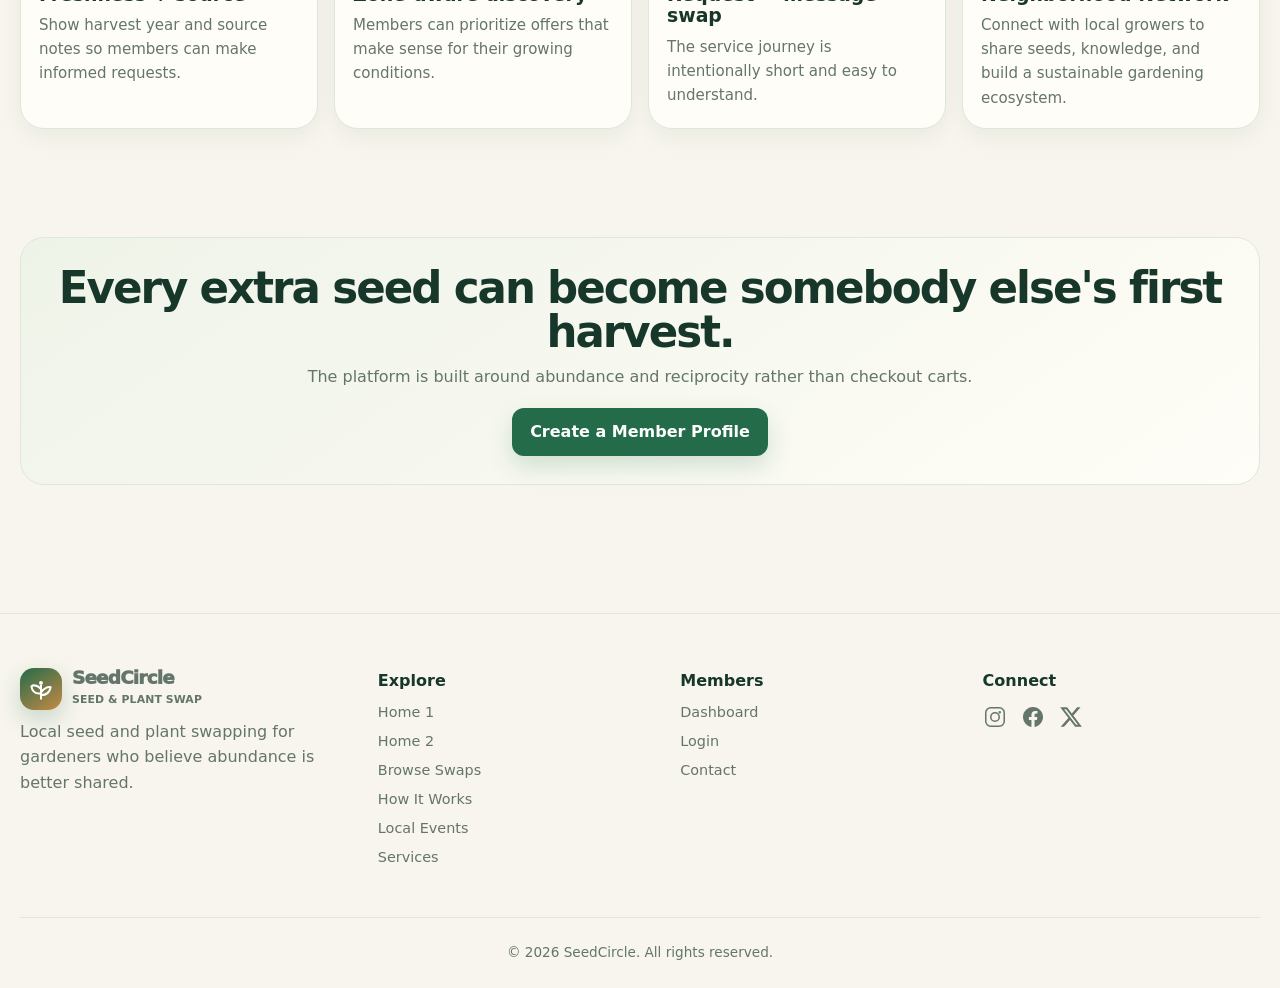
==== commit e4ebbbc3: "SECOND COMMIT" ====
--- a/browse.html
+++ b/browse.html
@@ -25,7 +25,7 @@
 <button data-page="dashboard" onclick="go('dashboard')">Dashboard</button>
 </div>
 <div class="nav-actions">
-<button class="icon-btn" aria-label="Toggle RTL" onclick="toggleRTL()">↔</button>
+<button class="icon-btn" aria-label="Toggle RTL" onclick="toggleRTL()">⇄</button>
 <button class="icon-btn" aria-label="Toggle theme" onclick="toggleTheme()">☼</button>
 <button class="contact-btn" onclick="go('login')">Login</button>
 <button class="icon-btn hamb" aria-label="Menu" onclick="toggleMenu()">☰</button>
@@ -89,7 +89,7 @@
 <footer>
 <div class="container footer-grid">
 <div><a class="brand" href="#" onclick="go('home1');return false" aria-label="SeedCircle Home"><span class="brand-mark"><svg viewBox="0 0 32 32" aria-hidden="true"><path d="M16 27V12M16 16C11 10 6 12 5 13c1 6 4 9 11 8M16 20c4-6 9-7 11-6-1 6-4 9-11 9" fill="none" stroke="currentColor" stroke-width="2.3" stroke-linecap="round" stroke-linejoin="round"/><circle cx="16" cy="9" r="2.2" fill="currentColor"/></svg></span><span><span class="brand-name">SeedCircle</span><span class="brand-sub">Seed & Plant Swap</span></span></a><p style="margin-top:9px">Local seed and plant swapping for gardeners who believe abundance is better shared.</p></div>
-<div><div class="footer-title">Explore</div><div class="mini-links"><a href="#" onclick="go('browse');return false">Browse Swaps</a><a href="#" onclick="go('how');return false">How It Works</a><a href="#" onclick="go('events');return false">Local Events</a><a href="#" onclick="go('service');return false">Services</a></div></div>
+<div><div class="footer-title">Explore</div><div class="mini-links"><a href="#" onclick="go('home1');return false">Home 1</a><a href="#" onclick="go('home2');return false">Home 2</a><a href="#" onclick="go('browse');return false">Browse Swaps</a><a href="#" onclick="go('how');return false">How It Works</a><a href="#" onclick="go('events');return false">Local Events</a><a href="#" onclick="go('service');return false">Services</a></div></div>
 <div><div class="footer-title">Members</div><div class="mini-links"><a href="#" onclick="go('dashboard');return false">Dashboard</a><a href="#" onclick="go('login');return false">Login</a><a href="#" onclick="go('contact');return false">Contact</a></div></div>
 <div><div class="footer-title">Connect</div><div class="social-icons"><a href="#" aria-label="Instagram"><svg viewBox="0 0 24 24" width="24" height="24" fill="currentColor"><path d="M7.75 2h8.5A5.75 5.75 0 0 1 22 7.75v8.5A5.75 5.75 0 0 1 16.25 22h-8.5A5.75 5.75 0 0 1 2 16.25v-8.5A5.75 5.75 0 0 1 7.75 2zm0 1.5A4.25 4.25 0 0 0 3.5 7.75v8.5A4.25 4.25 0 0 0 7.75 20.5h8.5A4.25 4.25 0 0 0 20.5 16.25v-8.5A4.25 4.25 0 0 0 16.25 3.5h-8.5zM12 7a5 5 0 1 1 0 10 5 5 0 0 1 0-10zm0 1.5a3.5 3.5 0 1 0 0 7 3.5 3.5 0 0 0 0-7zm4.75-2.5a1.25 1.25 0 1 1 0 2.5 1.25 1.25 0 0 1 0-2.5z"/></svg></a><a href="#" aria-label="Facebook"><svg viewBox="0 0 24 24" width="24" height="24" fill="currentColor"><path d="M22 12c0-5.523-4.477-10-10-10S2 6.477 2 12c0 4.991 3.657 9.128 8.438 9.878v-6.987h-2.54V12h2.54V9.797c0-2.506 1.492-3.89 3.777-3.89 1.094 0 2.238.195 2.238.195v2.46h-1.26c-1.243 0-1.63.771-1.63 1.562V12h2.773l-.443 2.89h-2.33v6.988C18.343 21.128 22 16.991 22 12z"/></svg></a><a href="#" aria-label="X (Twitter)"><svg viewBox="0 0 24 24" width="24" height="24" fill="currentColor"><path d="M18.244 2.25h3.308l-7.227 8.26 8.502 11.24H16.17l-5.214-6.817L4.99 21.75H1.68l7.73-8.835L1.254 2.25H8.08l4.713 6.231zm-1.161 17.52h1.833L7.084 4.126H5.117z"/></svg></a></div></div>
 </div>
--- a/css/style.css
+++ b/css/style.css
@@ -96,8 +96,9 @@
 .event-card{display:grid;grid-template-columns:180px 1fr;gap:0}
 .event-date{background:var(--primary);color:#fff;display:grid;place-items:center;padding:18px;text-align:center}
 .event-date strong{font-size:2.2rem;line-height:1}.event-date span{font-weight:800;opacity:.85}
-.event-info{padding:18px}
+.event-info{padding:18px; display:flex; flex-direction:column}
 .event-info p{color:var(--muted);font-size:.9rem;margin:7px 0}
+.event-info button { margin-top:auto; align-self:flex-start; }
 .dashboard{display:grid;grid-template-columns:240px 1fr;gap:18px}
 .side{background:var(--surface);border:1px solid var(--line);border-radius:22px;padding:12px;height:max-content;position:sticky;top:95px}
 .side button{width:100%;text-align:left;border:0;background:transparent;color:var(--muted);padding:11px;border-radius:12px;font-weight:800}
@@ -176,7 +177,9 @@
 .card,.metric,.emoji-card,.section,.split,.table-wrap,.side,.login-card,.auth-logo{transition:transform .32s ease,box-shadow .32s ease,border-color .32s ease}
 .card:hover,.metric:hover,.emoji-card:hover,.table-wrap:hover,.login-card:hover{transform:translateY(-6px);box-shadow:0 24px 55px rgba(24,55,42,.14);border-color:color-mix(in srgb,var(--primary) 35%,var(--line))}
 .card-media img{transition:transform .6s cubic-bezier(.2,.7,.2,1),filter .4s}.card:hover .card-media img{transform:scale(1.055);filter:saturate(1.08)}
-.section-head h1,.section-head h2,.hero h1,.hero h2{animation:textIn .7s ease both}.primary-btn,.contact-btn,.dash-home,.side button,.navlinks button,.mobile-links button,.icon-btn,.social-btn{transition:transform .22s ease,box-shadow .22s ease,background .22s ease,border-color .22s ease}.primary-btn:hover,.contact-btn:hover,.dash-home:hover,.social-btn:hover{transform:translateY(-3px);box-shadow:0 14px 30px rgba(36,107,74,.2)}
+.section-head h1,.section-head h2,.hero h1,.hero h2{animation:textIn .7s ease both}.primary-btn,.contact-btn,.dash-home,.side button,.navlinks button,.mobile-links button,.icon-btn,.social-btn,.ghost-btn,.white-btn,.dash-hamb{transition:transform .22s ease,box-shadow .22s ease,background .22s ease,border-color .22s ease,color .22s ease}.primary-btn:hover,.contact-btn:hover,.dash-home:hover,.social-btn:hover,.ghost-btn:hover,.icon-btn:hover,.white-btn:hover,.dash-hamb:hover{transform:translateY(-3px);box-shadow:0 14px 30px rgba(36,107,74,.2)}
+.ghost-btn:hover{border-color:var(--primary);color:var(--primary)}
+.auth-switch button:hover,.forgot-link:hover{color:var(--accent); text-decoration:underline;}
 @keyframes riseIn{from{opacity:0;transform:translateY(18px)}to{opacity:1;transform:none}}@keyframes textIn{from{opacity:0;transform:translateY(10px)}to{opacity:1;transform:none}}
 .dashbar{position:sticky;top:0;z-index:50;display:flex;align-items:center;justify-content:space-between;gap:20px;padding:14px max(16px,calc((100vw - var(--max))/2));background:color-mix(in srgb,var(--surface) 94%,transparent);border-bottom:1px solid var(--line);backdrop-filter:blur(18px);box-shadow:0 8px 30px rgba(24,55,42,.07)}.dashbar-actions{display:flex;align-items:center;gap:8px}.dash-home{border:1px solid var(--line);background:var(--surface);color:var(--ink);padding:10px 15px;border-radius:12px;font-weight:800}.side button{position:relative}.side button:hover,.side button.active{transform:translateX(4px);box-shadow:0 8px 20px rgba(36,107,74,.10)}
 body.auth-mode{background:radial-gradient(circle at 20% 10%,rgba(197,138,69,.14),transparent 24rem),radial-gradient(circle at 85% 85%,rgba(36,107,74,.13),transparent 25rem),var(--bg)}body.auth-mode .auth-page{min-height:100vh;display:grid;place-items:center;padding:20px 0}.auth-logo{margin-bottom:10px}.auth-logo .brand{justify-content:center}.auth-logo .brand-mark{width:48px;height:48px}.auth-logo:hover{transform:translateY(-2px)}
@@ -250,10 +253,10 @@
 .promo-card .split-media img { height: 100%; object-fit: cover; }
 @media(max-width:960px) { .promo-card .copy { padding: 40px 24px; } .promo-card .split-media { min-height: 300px; } }
 
-.page-header { min-height: 45vh; display: flex; flex-direction: column; justify-content: center; align-items: center; text-align: center; margin: -54px calc(50% - 50vw) 54px; width: 100vw; max-width: 100vw; padding: 80px 20px; background: var(--ink); color: white; border-radius: 0; }
+.page-header { min-height: 45vh; display: flex; flex-direction: column; justify-content: center; align-items: center; text-align: center; margin: -54px calc(50% - 50vw) 54px; width: 100vw; max-width: 100vw; padding: 80px 20px; background: #17372a; color: white; border-radius: 0; }
 .page-header h1, .page-header h2 { color: white; margin-bottom: 15px; }
 .page-header p { margin-left: auto; margin-right: auto; max-width: 650px; color: rgba(255, 255, 255, 0.85); }
-.page-header .eyebrow { color: var(--bg); background: rgba(255,255,255,0.1); border: 1px solid rgba(255,255,255,0.2); padding: 6px 16px; border-radius: 999px; margin-bottom: 24px; }
+.page-header .eyebrow { color: #f7f5ed; background: rgba(255,255,255,0.1); border: 1px solid rgba(255,255,255,0.2); padding: 6px 16px; border-radius: 999px; margin-bottom: 24px; }
 
 /* FAQ Section */
 .faq-section { width: 100%; }
@@ -294,6 +297,16 @@
 .app-content table { border-radius: 12px; overflow: hidden; }
 
 /* Dashboard Tabs */
+[data-theme="dark"] body.dashboard-mode { background: var(--bg); }
+[data-theme="dark"] .app-sidebar { background: var(--surface2); }
+[data-theme="dark"] .app-main { background: var(--bg); }
+[data-theme="dark"] .app-header { background: var(--surface); border-bottom: 1px solid var(--line); box-shadow: none; }
+[data-theme="dark"] .user-info strong { color: var(--ink); }
+[data-theme="dark"] .user-info small { color: var(--muted); }
+[data-theme="dark"] .app-content .metric, 
+[data-theme="dark"] .app-content .card, 
+[data-theme="dark"] .app-content .table-wrap { background: var(--surface); border: 1px solid var(--line); box-shadow: none; }
+[data-theme="dark"] .app-content .metric strong { color: var(--ink); }
 .tab-pane { display: none; }
 .tab-pane.active { display: block; animation: riseIn .4s cubic-bezier(.2,.7,.2,1) both; }
 .app-bottom-row { display: flex; gap: 12px; justify-content: center; margin-top: auto; border-top: 1px solid rgba(255,255,255,0.1); padding-top: 24px; }
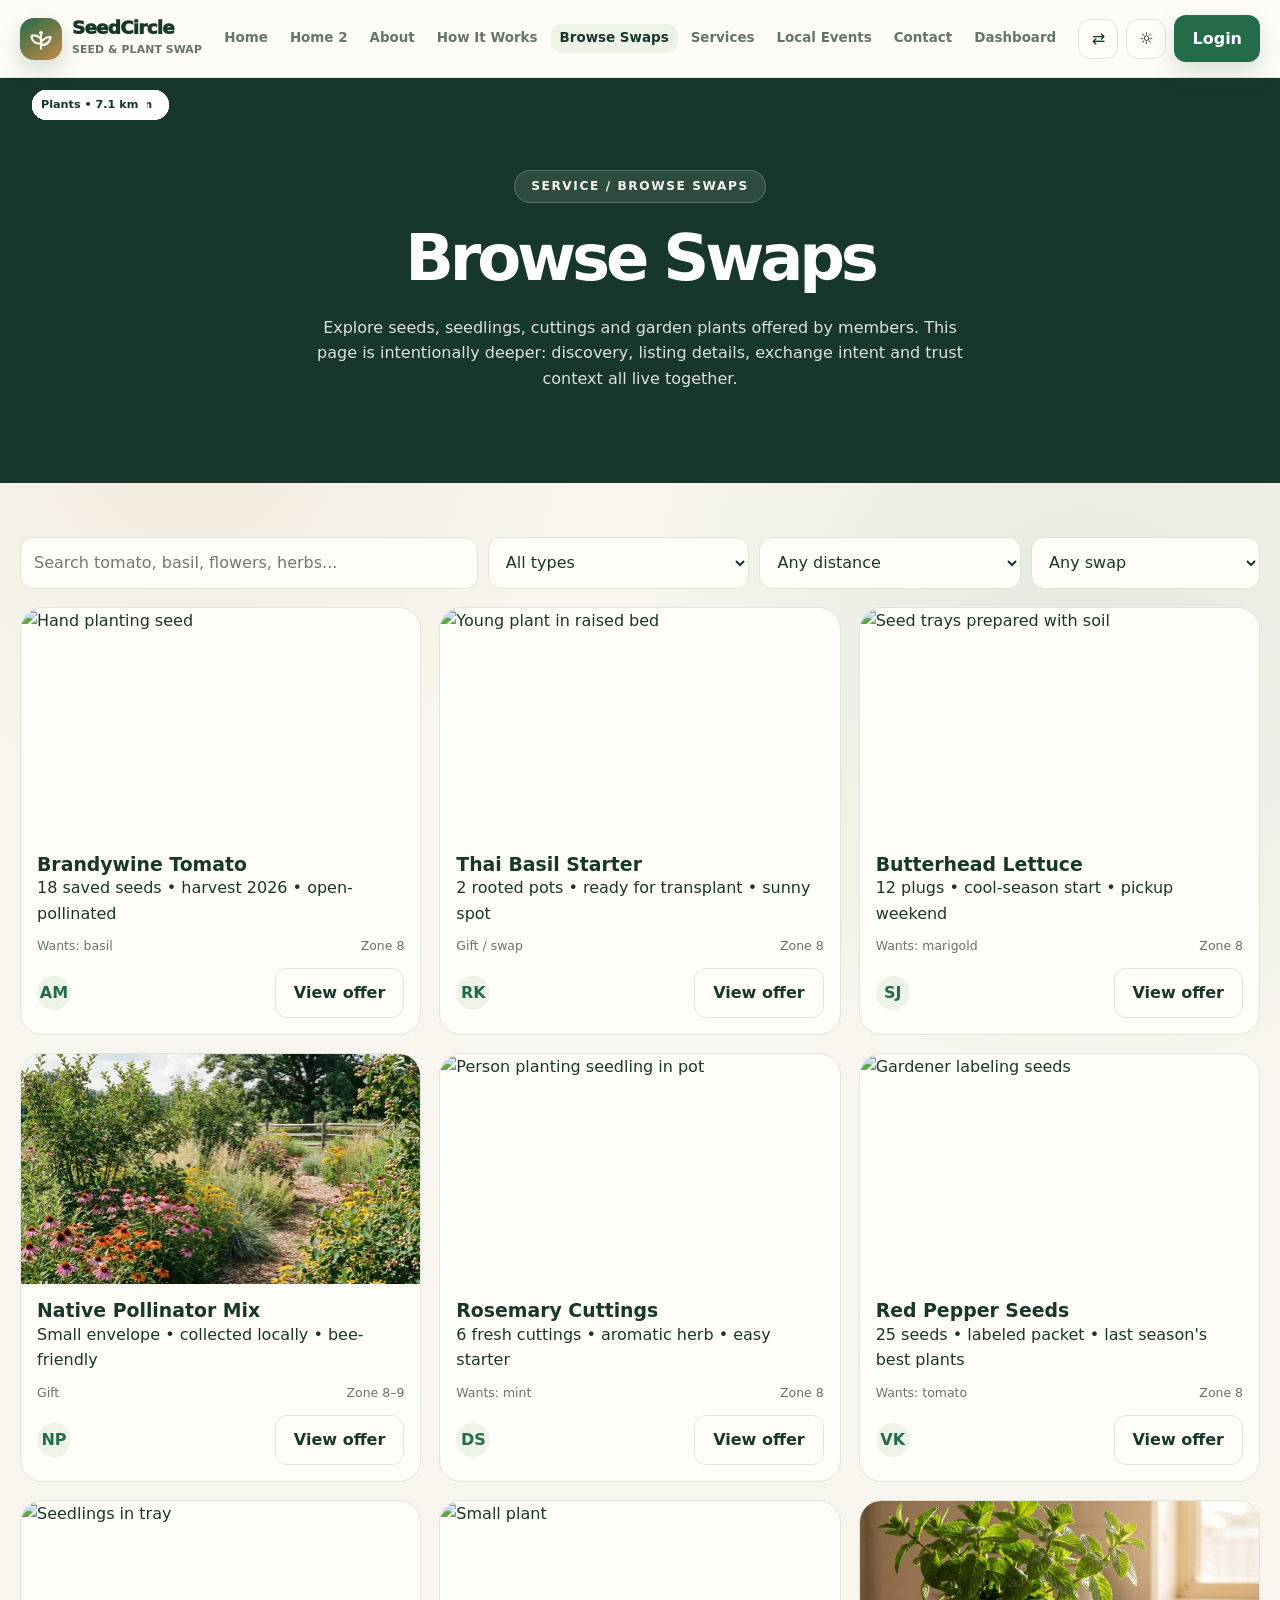
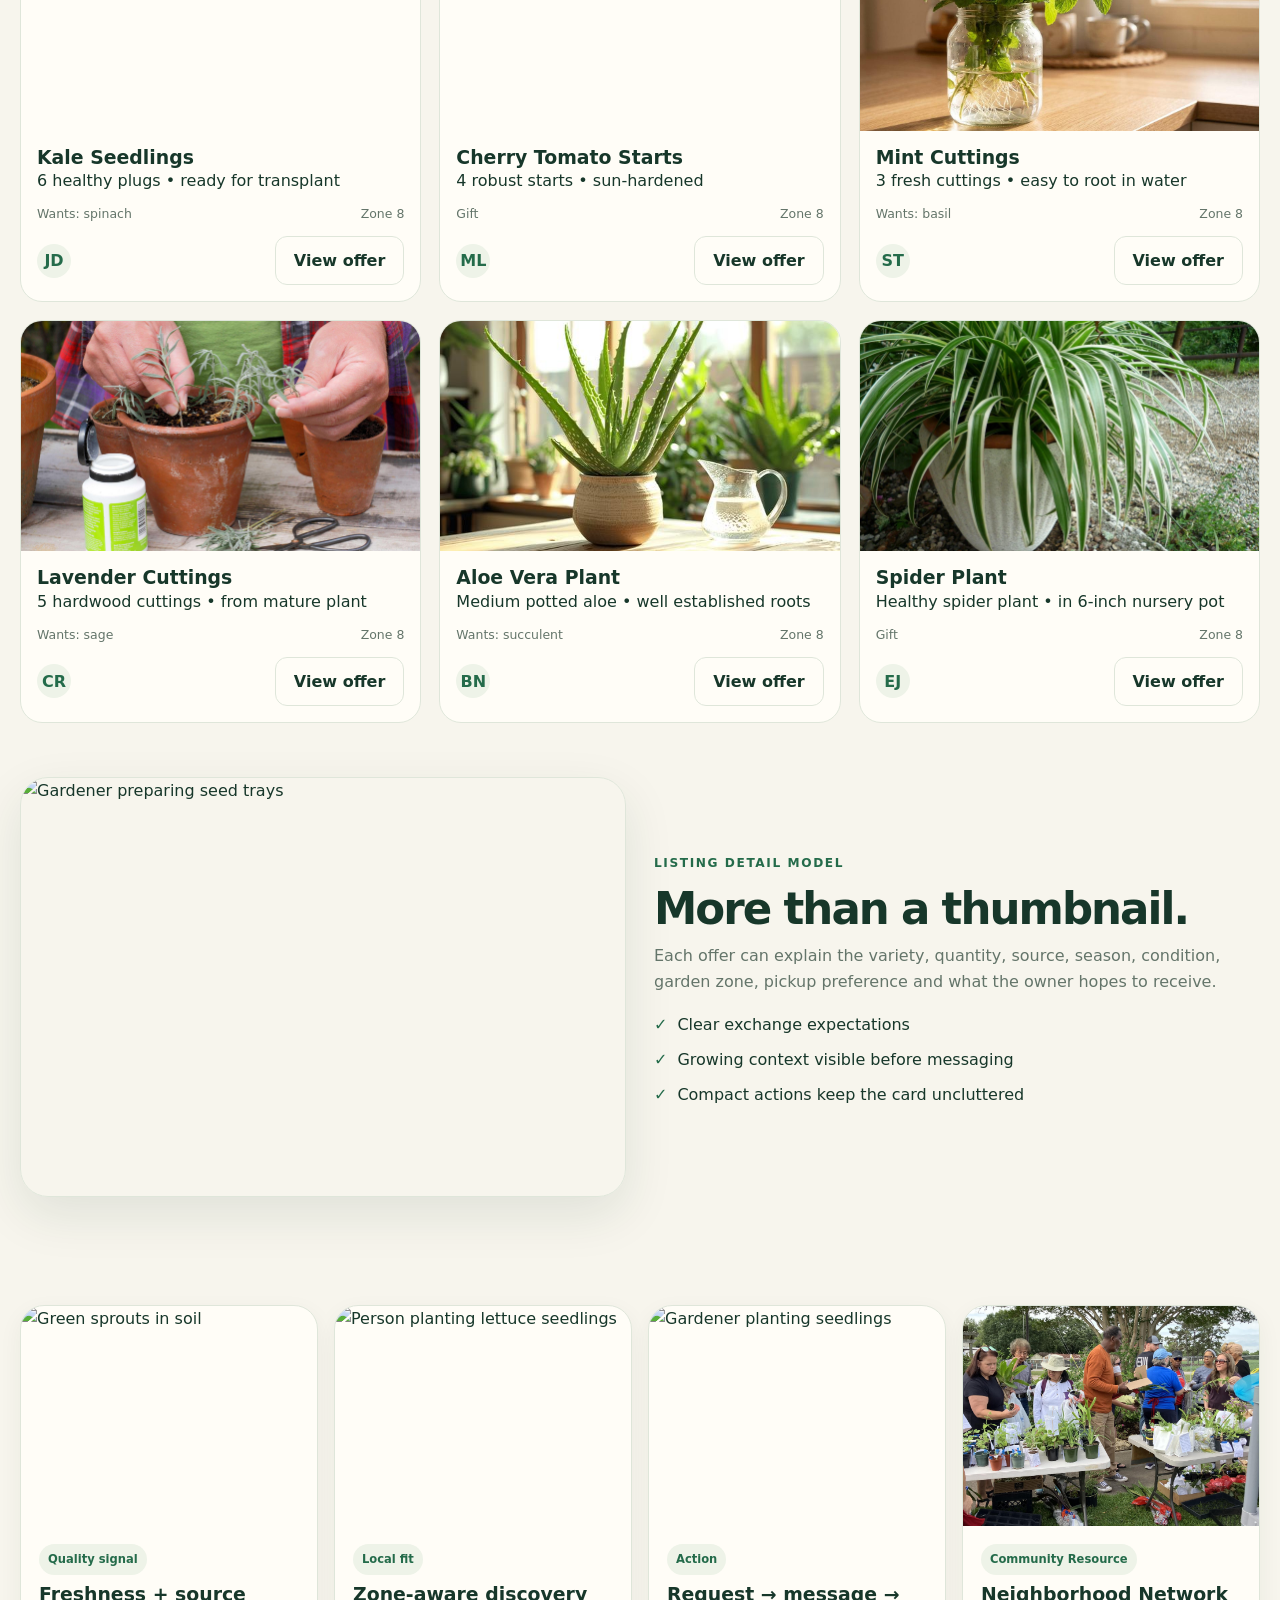
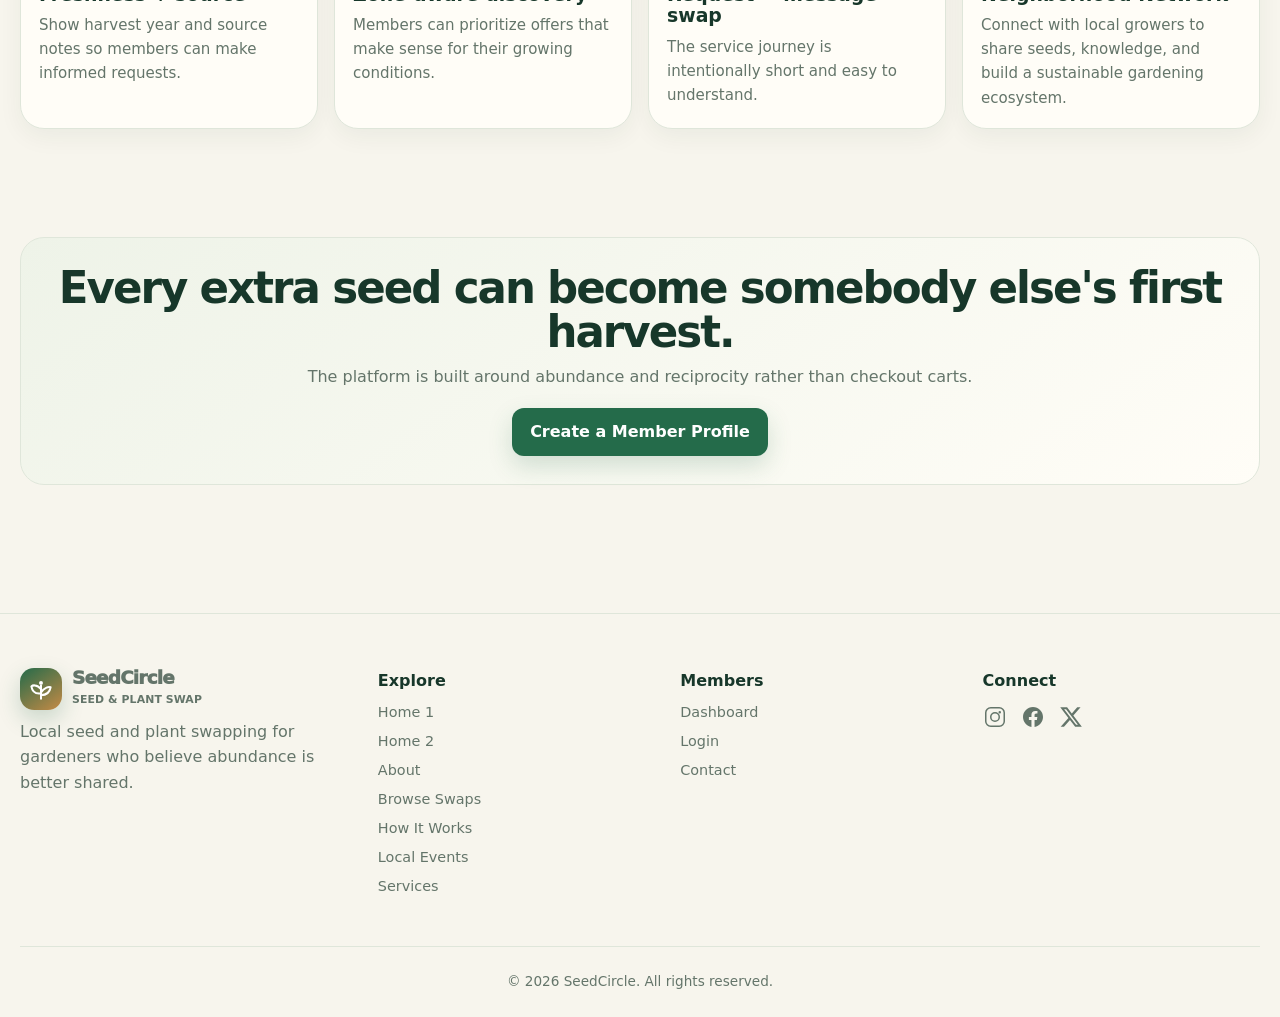
==== commit 693de1ef: "third commit" ====
--- a/browse.html
+++ b/browse.html
@@ -17,6 +17,7 @@
 <div class="navlinks">
 <button data-page="home1" onclick="go('home1')">Home</button>
 <button data-page="home2" onclick="go('home2')">Home 2</button>
+<button data-page="about" onclick="go('about')">About</button>
 <button data-page="how" onclick="go('how')">How It Works</button>
 <button data-page="browse" onclick="go('browse')">Browse Swaps</button>
 <button data-page="service" onclick="go('service')">Services</button>
@@ -35,6 +36,7 @@
 <div class="mobile-links">
 
 <button onclick="go('home1')">Home</button><button onclick="go('home2')">Home 2</button>
+<button onclick="go('about')">About</button>
 <button onclick="go('how')">How It Works</button><button onclick="go('browse')">Browse Swaps</button>
 <button onclick="go('service')">Services</button><button onclick="go('events')">Local Events</button>
 <button onclick="go('contact')">Contact</button><button onclick="go('dashboard')">Dashboard</button>
@@ -89,7 +91,7 @@
 <footer>
 <div class="container footer-grid">
 <div><a class="brand" href="#" onclick="go('home1');return false" aria-label="SeedCircle Home"><span class="brand-mark"><svg viewBox="0 0 32 32" aria-hidden="true"><path d="M16 27V12M16 16C11 10 6 12 5 13c1 6 4 9 11 8M16 20c4-6 9-7 11-6-1 6-4 9-11 9" fill="none" stroke="currentColor" stroke-width="2.3" stroke-linecap="round" stroke-linejoin="round"/><circle cx="16" cy="9" r="2.2" fill="currentColor"/></svg></span><span><span class="brand-name">SeedCircle</span><span class="brand-sub">Seed & Plant Swap</span></span></a><p style="margin-top:9px">Local seed and plant swapping for gardeners who believe abundance is better shared.</p></div>
-<div><div class="footer-title">Explore</div><div class="mini-links"><a href="#" onclick="go('home1');return false">Home 1</a><a href="#" onclick="go('home2');return false">Home 2</a><a href="#" onclick="go('browse');return false">Browse Swaps</a><a href="#" onclick="go('how');return false">How It Works</a><a href="#" onclick="go('events');return false">Local Events</a><a href="#" onclick="go('service');return false">Services</a></div></div>
+<div><div class="footer-title">Explore</div><div class="mini-links"><a href="#" onclick="go('home1');return false">Home 1</a><a href="#" onclick="go('home2');return false">Home 2</a><a href="#" onclick="go('about');return false">About</a><a href="#" onclick="go('browse');return false">Browse Swaps</a><a href="#" onclick="go('how');return false">How It Works</a><a href="#" onclick="go('events');return false">Local Events</a><a href="#" onclick="go('service');return false">Services</a></div></div>
 <div><div class="footer-title">Members</div><div class="mini-links"><a href="#" onclick="go('dashboard');return false">Dashboard</a><a href="#" onclick="go('login');return false">Login</a><a href="#" onclick="go('contact');return false">Contact</a></div></div>
 <div><div class="footer-title">Connect</div><div class="social-icons"><a href="#" aria-label="Instagram"><svg viewBox="0 0 24 24" width="24" height="24" fill="currentColor"><path d="M7.75 2h8.5A5.75 5.75 0 0 1 22 7.75v8.5A5.75 5.75 0 0 1 16.25 22h-8.5A5.75 5.75 0 0 1 2 16.25v-8.5A5.75 5.75 0 0 1 7.75 2zm0 1.5A4.25 4.25 0 0 0 3.5 7.75v8.5A4.25 4.25 0 0 0 7.75 20.5h8.5A4.25 4.25 0 0 0 20.5 16.25v-8.5A4.25 4.25 0 0 0 16.25 3.5h-8.5zM12 7a5 5 0 1 1 0 10 5 5 0 0 1 0-10zm0 1.5a3.5 3.5 0 1 0 0 7 3.5 3.5 0 0 0 0-7zm4.75-2.5a1.25 1.25 0 1 1 0 2.5 1.25 1.25 0 0 1 0-2.5z"/></svg></a><a href="#" aria-label="Facebook"><svg viewBox="0 0 24 24" width="24" height="24" fill="currentColor"><path d="M22 12c0-5.523-4.477-10-10-10S2 6.477 2 12c0 4.991 3.657 9.128 8.438 9.878v-6.987h-2.54V12h2.54V9.797c0-2.506 1.492-3.89 3.777-3.89 1.094 0 2.238.195 2.238.195v2.46h-1.26c-1.243 0-1.63.771-1.63 1.562V12h2.773l-.443 2.89h-2.33v6.988C18.343 21.128 22 16.991 22 12z"/></svg></a><a href="#" aria-label="X (Twitter)"><svg viewBox="0 0 24 24" width="24" height="24" fill="currentColor"><path d="M18.244 2.25h3.308l-7.227 8.26 8.502 11.24H16.17l-5.214-6.817L4.99 21.75H1.68l7.73-8.835L1.254 2.25H8.08l4.713 6.231zm-1.161 17.52h1.833L7.084 4.126H5.117z"/></svg></a></div></div>
 </div>
--- a/css/style.css
+++ b/css/style.css
@@ -1,384 +1,3059 @@
-:root{
---bg:#f7f5ed;--surface:#fffdf7;--surface2:#eef3e8;--ink:#17372a;--muted:#64756a;
---primary:#246b4a;--primary2:#174a35;--accent:#c58a45;--line:#dfe6da;--shadow:0 18px 50px rgba(24,55,42,.10);
---radius:24px;--max:1240px;--header:78px
-}
-[data-theme="dark"]{
---bg:#101914;--surface:#17221c;--surface2:#1d2b23;--ink:#edf5e9;--muted:#aebbb1;
---primary:#6fc18f;--primary2:#4d9c70;--accent:#e1ad6e;--line:#2d3b32;--shadow:0 18px 50px rgba(0,0,0,.28)
-}
-*{box-sizing:border-box;margin:0;padding:0}
-html{scroll-behavior:smooth}
-body{font-family:Inter,ui-sans-serif,system-ui,-apple-system,BlinkMacSystemFont,"Segoe UI",sans-serif;background:
-radial-gradient(circle at 15% 10%,rgba(197,138,69,.09),transparent 24rem),
-radial-gradient(circle at 85% 15%,rgba(36,107,74,.09),transparent 28rem),var(--bg);color:var(--ink);line-height:1.6;overflow-x:hidden}
-img{display:block;width:100%;height:100%;object-fit:cover}
-button,input,select,textarea{font:inherit}
-button{cursor:pointer}
-a{text-decoration:none;color:inherit}
-.container{width:min(var(--max),calc(100% - 32px));margin:auto}
-.topbar{height:var(--header);position:sticky;top:0;z-index:1000;background:color-mix(in srgb,var(--surface) 88%,transparent);backdrop-filter:blur(18px);border-bottom:1px solid var(--line)}
-.nav{height:100%;display:grid;grid-template-columns:190px 1fr auto;align-items:center;gap:20px}
-.brand{display:flex;align-items:center;gap:10px;font-weight:900;letter-spacing:-.04em;font-size:1.25rem}
-.brand:hover .brand-mark{transform:rotate(-5deg) scale(1.04)}
-.brand-mark{width:42px;height:42px;border-radius:14px;display:grid;place-items:center;background:linear-gradient(145deg,var(--primary),var(--accent));color:#fff;box-shadow:0 9px 22px rgba(36,107,74,.22);transition:.25s;overflow:hidden;position:relative}
-.brand-mark svg{width:28px;height:28px;display:block}
-.navlinks{display:flex;justify-content:center;gap:6px;align-items:center}
-.navlinks button,.mobile-links button{border:0;background:transparent;color:var(--muted);font-weight:700;padding:9px 11px;border-radius:12px;transition:.25s}
-.navlinks button:hover,.navlinks button.active,.mobile-links button:hover,.mobile-links button.active{color:var(--ink);background:var(--surface2)}
-.nav-actions{display:flex;align-items:center;gap:8px}
-.icon-btn{width:40px;height:40px;border:1px solid var(--line);background:var(--surface);color:var(--ink);border-radius:12px;display:grid;place-items:center;font-size:1rem}
-.contact-btn,.primary-btn{border:0;background:var(--primary);color:#fff;padding:11px 18px;border-radius:12px;font-weight:800;transition:.25s;box-shadow:0 10px 24px rgba(36,107,74,.18)}
-.contact-btn:hover,.primary-btn:hover{background:var(--primary2);transform:translateY(-2px)}
-.hamb{display:none}
-.page{animation:pageIn .5s ease both}
+:root {
+  --bg: #f7f5ed;
+  --surface: #fffdf7;
+  --surface2: #eef3e8;
+  --ink: #17372a;
+  --muted: #64756a;
+  --primary: #246b4a;
+  --primary2: #174a35;
+  --accent: #c58a45;
+  --line: #dfe6da;
+  --shadow: 0 18px 50px rgba(24, 55, 42, .10);
+  --radius: 24px;
+  --max: 1240px;
+  --header: 78px
+}
+
+[data-theme="dark"] {
+  --bg: #101914;
+  --surface: #17221c;
+  --surface2: #1d2b23;
+  --ink: #edf5e9;
+  --muted: #aebbb1;
+  --primary: #246b4a;
+  --primary2: #174a35;
+  --accent: #e1ad6e;
+  --line: #2d3b32;
+  --shadow: 0 18px 50px rgba(0, 0, 0, .28)
+}
+
+* {
+  box-sizing: border-box;
+  margin: 0;
+  padding: 0
+}
+
+html {
+  scroll-behavior: smooth
+}
+
+body {
+  font-family: Inter, ui-sans-serif, system-ui, -apple-system, BlinkMacSystemFont, "Segoe UI", sans-serif;
+  background:
+    radial-gradient(circle at 15% 10%, rgba(197, 138, 69, .09), transparent 24rem),
+    radial-gradient(circle at 85% 15%, rgba(36, 107, 74, .09), transparent 28rem), var(--bg);
+  color: var(--ink);
+  line-height: 1.6;
+  overflow-x: hidden
+}
+
+img {
+  display: block;
+  width: 100%;
+  height: 100%;
+  object-fit: cover
+}
+
+button,
+input,
+select,
+textarea {
+  font: inherit
+}
+
+button {
+  cursor: pointer
+}
+
+a {
+  text-decoration: none;
+  color: inherit
+}
+
+.container {
+  width: min(var(--max), calc(100% - 32px));
+  margin: auto
+}
+
+.topbar {
+  height: var(--header);
+  position: sticky;
+  top: 0;
+  z-index: 1000;
+  background: color-mix(in srgb, var(--surface) 88%, transparent);
+  backdrop-filter: blur(18px);
+  border-bottom: 1px solid var(--line)
+}
+
+.nav {
+  height: 100%;
+  display: grid;
+  grid-template-columns: auto 1fr auto;
+  align-items: center;
+  gap: 12px;
+}
+
+.brand {
+  display: flex;
+  align-items: center;
+  gap: 10px;
+  font-weight: 900;
+  letter-spacing: -.04em;
+  font-size: 1.25rem
+}
+
+.brand:hover .brand-mark {
+  transform: rotate(-5deg) scale(1.04)
+}
+
+.brand-mark {
+  width: 42px;
+  height: 42px;
+  border-radius: 14px;
+  display: grid;
+  place-items: center;
+  background: linear-gradient(145deg, var(--primary), var(--accent));
+  color: #fff;
+  box-shadow: 0 9px 22px rgba(36, 107, 74, .22);
+  transition: .25s;
+  overflow: hidden;
+  position: relative
+}
+
+.brand-mark svg {
+  width: 28px;
+  height: 28px;
+  display: block
+}
+
+.navlinks {
+  display: flex;
+  justify-content: center;
+  gap: 4px;
+  align-items: center;
+  white-space: nowrap;
+}
+
+.navlinks button {
+  border: 0;
+  background: transparent;
+  color: var(--muted);
+  font-weight: 700;
+  font-size: 0.84rem;
+  padding: 6px 9px;
+  border-radius: 10px;
+  white-space: nowrap;
+  flex-shrink: 0;
+  line-height: 1.2;
+  transition: .25s;
+}
+
+.mobile-links button {
+  border: 0;
+  background: transparent;
+  color: var(--muted);
+  font-weight: 700;
+  font-size: 0.95rem;
+  padding: 10px 14px;
+  border-radius: 12px;
+  transition: .25s;
+}
+
+.navlinks button:hover,
+.navlinks button.active,
+.mobile-links button:hover,
+.mobile-links button.active {
+  color: var(--ink);
+  background: var(--surface2)
+}
+
+.nav-actions {
+  display: flex;
+  align-items: center;
+  gap: 8px
+}
+
+.icon-btn {
+  width: 40px;
+  height: 40px;
+  border: 1px solid var(--line);
+  background: var(--surface);
+  color: var(--ink);
+  border-radius: 12px;
+  display: grid;
+  place-items: center;
+  font-size: 1rem
+}
+
+.contact-btn,
+.primary-btn {
+  border: 0;
+  background: var(--primary);
+  color: #fff;
+  padding: 11px 18px;
+  border-radius: 12px;
+  font-weight: 800;
+  transition: .25s;
+  box-shadow: 0 10px 24px rgba(36, 107, 74, .18)
+}
+
+.contact-btn:hover,
+.primary-btn:hover {
+  background: var(--primary2);
+  transform: translateY(-2px)
+}
+
+.hamb {
+  display: none
+}
+
+.page {
+  animation: pageIn .5s ease both
+}
+
 /* .page.active removed for separate files */
-@keyframes pageIn{from{opacity:0;transform:translateY(10px)}to{opacity:1;transform:none}}
-.hero{min-height:calc(100vh - var(--header));display:grid;grid-template-columns:1.02fr .98fr;align-items:center;gap:46px;padding:46px 0}
-.hero-copy .eyebrow,.eyebrow{display:inline-flex;align-items:center;gap:8px;color:var(--primary);font-weight:900;text-transform:uppercase;letter-spacing:.13em;font-size:.76rem;margin-bottom:13px}
-h1{font-size:clamp(2.55rem,6vw,5.8rem);line-height:.98;letter-spacing:-.065em;max-width:760px}
-h2{font-size:clamp(1.8rem,3.4vw,3rem);line-height:1.02;letter-spacing:-.045em}
-h3{font-size:1.18rem;line-height:1.15}
-.lead{font-size:clamp(1rem,1.35vw,1.16rem);color:var(--muted);max-width:650px;margin:22px 0 26px}
-.hero-actions{display:flex;flex-wrap:wrap;gap:10px}
-.ghost-btn{border:1px solid var(--line);background:var(--surface);color:var(--ink);padding:11px 18px;border-radius:12px;font-weight:800}
-.hero-art{height:min(650px,68vh);border-radius:34px;overflow:hidden;box-shadow:var(--shadow);position:relative;border:1px solid var(--line)}
-.hero-art:after{content:"";position:absolute;inset:0;background:linear-gradient(180deg,transparent 55%,rgba(10,28,18,.58))}
-.floating{position:absolute;z-index:2;background:rgba(255,255,255,.9);color:#17372a;border:1px solid rgba(255,255,255,.55);backdrop-filter:blur(10px);border-radius:16px;padding:12px 14px;box-shadow:0 12px 28px rgba(0,0,0,.13)}
-.float-a{left:18px;bottom:18px}.float-b{right:18px;top:18px}
-[data-theme="dark"] .floating{background:rgba(20,34,27,.88);color:#edf5e9}
-.section{padding:54px 0}
-.section-head{text-align:center;max-width:760px;margin:0 auto 25px}
-.section-head p{color:var(--muted);margin-top:10px}
-.grid-3{display:grid;grid-template-columns:repeat(3,1fr);gap:18px}
-.grid-4{display:grid;grid-template-columns:repeat(4,1fr);gap:16px}
-.grid-2{display:grid;grid-template-columns:repeat(2,1fr);gap:20px}
-.card{background:var(--surface);border:1px solid var(--line);border-radius:var(--radius);overflow:hidden;box-shadow:0 8px 25px rgba(24,55,42,.055);transition:transform .3s,box-shadow .3s,border-color .3s}
-.card:hover{transform:translateY(-7px);box-shadow:var(--shadow);border-color:color-mix(in srgb,var(--primary) 40%,var(--line))}
-.card-media{height:220px;overflow:hidden}
-.card-media img{transition:transform .65s}
-.card:hover .card-media img{transform:scale(1.06)}
-.card-body{padding:18px}
-.card-body p{color:var(--muted);font-size:.94rem;margin-top:8px}
-.pill{display:inline-flex;padding:6px 9px;border-radius:999px;background:var(--surface2);color:var(--primary);font-weight:800;font-size:.72rem;margin-bottom:9px}
-.center{text-align:center}
-.split{display:grid;grid-template-columns:1fr 1fr;gap:28px;align-items:center}
-.split-media{height:420px;border-radius:28px;overflow:hidden;box-shadow:var(--shadow);border:1px solid var(--line)}
-.copy p{color:var(--muted);margin:12px 0}
-.checks{display:grid;gap:9px;margin:18px 0}
-.check{display:flex;gap:10px;align-items:flex-start}
-.check b{color:var(--primary)}
-.statbar{display:grid;grid-template-columns:repeat(4,1fr);gap:12px;margin-top:20px}
-.stat{background:var(--surface);border:1px solid var(--line);border-radius:18px;padding:18px;text-align:center}
-.stat strong{font-size:1.8rem;display:block;letter-spacing:-.04em}
-.stat span{color:var(--muted);font-size:.82rem}
-.process{display:grid;grid-template-columns:repeat(4,1fr);gap:14px}
-.step{padding:20px;background:var(--surface);border:1px solid var(--line);border-radius:20px;position:relative}
-.step-num{width:34px;height:34px;border-radius:11px;background:var(--primary);color:white;display:grid;place-items:center;font-weight:900;margin-bottom:14px}
-.step p{color:var(--muted);font-size:.9rem;margin-top:7px}
-.band{background:linear-gradient(120deg,var(--primary2),#356c50);color:white;border-radius:30px;padding:34px;position:relative;overflow:hidden}
-.band:after{content:"✦";position:absolute;right:20px;top:-30px;font-size:180px;opacity:.08}
-.band p{color:#d9eadf;margin:8px 0 20px;max-width:700px}
-.white-btn{background:#fff;color:#174a35;border:0;border-radius:12px;padding:11px 17px;font-weight:900}
-.toolbar{display:grid;grid-template-columns:1.4fr .8fr .8fr .7fr;gap:10px;margin:18px 0}
-.field{width:100%;border:1px solid var(--line);background:var(--surface);color:var(--ink);border-radius:13px;padding:12px 13px;outline:none}
-.field:focus{border-color:var(--primary);box-shadow:0 0 0 3px rgba(36,107,74,.1)}
-.swap-grid{display:grid;grid-template-columns:repeat(3,1fr);gap:18px}
-.swap-card{background:var(--surface);border:1px solid var(--line);border-radius:22px;overflow:hidden;transition:.3s}
-.swap-card:hover{transform:translateY(-6px);box-shadow:var(--shadow)}
-.swap-photo{height:230px;position:relative}
-.swap-photo img{width:100%;height:100%;object-fit:cover;}
-.swap-tag{position:absolute;top:12px;left:12px;background:rgba(255,255,255,.92);color:#17372a;padding:6px 9px;border-radius:999px;font-weight:900;font-size:.7rem}
-.swap-content{padding:16px}
-.swap-meta{display:flex;justify-content:space-between;gap:10px;color:var(--muted);font-size:.78rem;margin:10px 0}
-.swap-footer{display:flex;justify-content:space-between;align-items:center;margin-top:12px}
-.avatar{width:34px;height:34px;border-radius:50%;display:grid;place-items:center;background:var(--surface2);font-weight:900;color:var(--primary)}
-.event-card{display:grid;grid-template-columns:180px 1fr;gap:0}
-.event-date{background:var(--primary);color:#fff;display:grid;place-items:center;padding:18px;text-align:center}
-.event-date strong{font-size:2.2rem;line-height:1}.event-date span{font-weight:800;opacity:.85}
-.event-info{padding:18px; display:flex; flex-direction:column}
-.event-info p{color:var(--muted);font-size:.9rem;margin:7px 0}
-.event-info button { margin-top:auto; align-self:flex-start; }
-.dashboard{display:grid;grid-template-columns:240px 1fr;gap:18px}
-.side{background:var(--surface);border:1px solid var(--line);border-radius:22px;padding:12px;height:max-content;position:sticky;top:95px}
-.side button{width:100%;text-align:left;border:0;background:transparent;color:var(--muted);padding:11px;border-radius:12px;font-weight:800}
-.side button.active,.side button:hover{background:var(--surface2);color:var(--ink)}
-.dash-main{min-width:0}
-.dash-grid{display:grid;grid-template-columns:repeat(3,1fr);gap:14px}
-.metric{padding:18px;background:var(--surface);border:1px solid var(--line);border-radius:18px}
-.metric small{color:var(--muted)}.metric strong{font-size:1.8rem;display:block;margin-top:4px}
-.table-wrap{overflow:auto;border:1px solid var(--line);border-radius:18px;background:var(--surface)}
-table{width:100%;border-collapse:collapse;min-width:680px}
-th,td{text-align:left;padding:13px;border-bottom:1px solid var(--line);font-size:.86rem}
-th{color:var(--muted);font-size:.75rem;text-transform:uppercase;letter-spacing:.08em}
-.status{display:inline-flex;padding:5px 8px;border-radius:999px;background:var(--surface2);color:var(--primary);font-weight:900;font-size:.7rem}
-.form-card{max-width:760px;margin:auto;background:var(--surface);border:1px solid var(--line);border-radius:26px;padding:24px;box-shadow:var(--shadow)}
-.form-grid{display:grid;grid-template-columns:1fr 1fr;gap:12px}
-.form-group{display:grid;gap:7px}.form-group.full{grid-column:1/-1}
-label{font-size:.78rem;font-weight:900;color:var(--muted)}
-textarea.field{min-height:120px;resize:vertical}
-.login-shell{display:grid;grid-template-columns:1fr .9fr;gap:24px;align-items:stretch}
-.login-card{background:var(--surface);border:1px solid var(--line);border-radius:28px;padding:28px;box-shadow:var(--shadow)}
-.login-art{border-radius:28px;overflow:hidden;min-height:520px;position:relative}
-.login-art .overlay{position:absolute;inset:auto 20px 20px;background:rgba(11,34,22,.76);color:#fff;border-radius:18px;padding:18px;backdrop-filter:blur(8px)}
-.toast{position:fixed;right:18px;bottom:18px;z-index:2000;background:var(--ink);color:var(--bg);padding:12px 16px;border-radius:13px;box-shadow:var(--shadow);transform:translateY(30px);opacity:0;pointer-events:none;transition:.3s}
-.toast.show{transform:none;opacity:1}
-.reveal{opacity:0;transform:translateY(18px);transition:.7s ease}.reveal.in{opacity:1;transform:none}
-.brand-name{font-size:1.15rem;line-height:1}.brand-sub{display:block;font-size:.62rem;letter-spacing:.12em;text-transform:uppercase;color:var(--muted);margin-top:2px}
-.social-row{display:grid;grid-template-columns:1fr 1fr;gap:10px;margin:14px 0}.social-btn{height:44px;border:1px solid var(--line);border-radius:13px;background:var(--surface);display:flex;align-items:center;justify-content:center;gap:9px;font-weight:800;color:var(--ink);transition:.25s}.social-btn:hover{transform:translateY(-2px);border-color:var(--primary);box-shadow:0 10px 24px rgba(24,55,42,.09)}.social-btn svg{width:19px;height:19px;flex:none}
-.auth-switch{display:flex;justify-content:center;gap:5px;margin-top:14px;font-size:.88rem;color:var(--muted)}.auth-switch button,.forgot-link{border:0;background:none;color:var(--primary);font-weight:900;padding:0;cursor:pointer}.auth-options{display:flex;justify-content:space-between;align-items:center;gap:10px;margin-top:10px;font-size:.82rem}.remember{display:flex;align-items:center;gap:7px;color:var(--muted);font-weight:700}.remember input{accent-color:var(--primary)}.terms{display:flex;align-items:flex-start;gap:8px;color:var(--muted);font-size:.8rem;margin-top:10px}.terms input{margin-top:4px;accent-color:var(--primary)}
-.auth-page{min-height:calc(100vh - 40px);display:grid;place-items:center;padding:24px 0}.auth-wrap{width:min(440px,100%);margin:auto}.auth-logo{display:flex;justify-content:center;margin-bottom:14px}.auth-logo .brand{font-size:1.35rem}.auth-logo .brand-mark{width:48px;height:48px}.auth-card{padding:24px!important;border-radius:24px}.auth-title{text-align:center}.auth-title h1{font-size:clamp(2rem,6vw,2.8rem);margin-bottom:4px}.auth-title p{font-size:.9rem}
-body.auth-mode .topbar,body.auth-mode>footer{display:none}body.auth-mode main{min-height:100vh}body.auth-mode .page.active{min-height:100vh}body.auth-mode .auth-extra{display:none}body.dashboard-mode .topbar,body.dashboard-mode>footer{display:none}body.dashboard-mode main{min-height:100vh}
-footer{margin-top:20px;border-top:1px solid var(--line);padding:54px 0 24px;color:var(--muted)}
-.footer-grid{display:grid;grid-template-columns:1.2fr 1fr 1fr;gap:25px}.footer-title{font-weight:900;color:var(--ink);margin-bottom:8px}
-.mini-links{display:grid;gap:6px;font-size:.9rem}
-.emoji-card{min-height:100%;display:grid;place-items:center;text-align:center;padding:28px;background:linear-gradient(145deg,var(--surface2),var(--surface));border:1px solid var(--line);border-radius:24px}
-.big-emoji{font-size:4.2rem;filter:drop-shadow(0 10px 10px rgba(0,0,0,.08));margin-bottom:12px}
-.notice{padding:12px 14px;border-left:4px solid var(--accent);background:var(--surface2);border-radius:12px;color:var(--muted);font-size:.88rem}
-.mapbox{height:270px;border-radius:24px;background:
-linear-gradient(135deg,rgba(36,107,74,.12),rgba(197,138,69,.15)),
-repeating-linear-gradient(45deg,transparent 0 18px,rgba(36,107,74,.06) 18px 20px);border:1px solid var(--line);display:grid;place-items:center;text-align:center;color:var(--muted)}
-.mobile-panel{display:none}
-@media(max-width:1050px){
-.nav{grid-template-columns:auto auto;justify-content:space-between}.navlinks,.nav-actions .contact-btn{display:none}.hamb{display:grid}
-.nav-actions{gap:7px}.mobile-panel{position:absolute;top:var(--header);left:0;right:0;background:var(--surface);border-bottom:1px solid var(--line);padding:24px 12px;box-shadow:var(--shadow)}
-.mobile-panel.open{display:block}.mobile-links{display:flex;flex-direction:column;gap:12px;align-items:center}.mobile-links button{text-align:center;width:100%;padding:12px;font-size:1.1rem;font-weight:800}
-.hero{grid-template-columns:1fr}.hero-art{height:500px}.grid-4{grid-template-columns:repeat(2,1fr)}
-.swap-grid{grid-template-columns:repeat(2,1fr)}.process{grid-template-columns:repeat(2,1fr)}
-}
-@media(max-width:760px){
-:root{--header:68px}.container{width:min(var(--max),calc(100% - 22px))}
-.hero{padding:54px 0 24px 0;gap:24px;text-align:center}.hero-actions{justify-content:center}.hero-art{height:390px;border-radius:24px}
-#home2 .hero-art{height:auto;border:none;box-shadow:none;overflow:visible;background:transparent}
-#home2 .hero-art img{height:390px;border-radius:24px;border:1px solid var(--line);box-shadow:var(--shadow)}
-#home2 .hero-art:after{height:390px;border-radius:24px}
-#home2 .floating{position:static;width:100%;margin-top:14px;box-sizing:border-box}
-.section{padding:38px 0}.grid-3,.grid-2,.swap-grid,.dash-grid,.process{grid-template-columns:1fr}.grid-4{grid-template-columns:1fr 1fr}
-.split,.login-shell{grid-template-columns:1fr}.split-media{height:300px}.toolbar{grid-template-columns:1fr 1fr}
-.dashboard{grid-template-columns:1fr}.side{position:static;display:flex;gap:5px;overflow:auto}.side button{min-width:max-content}
-.statbar{grid-template-columns:1fr 1fr}.event-card{grid-template-columns:1fr}.event-date{padding:12px;min-height:180px}
-.form-grid{grid-template-columns:1fr}.form-group.full{grid-column:auto}.footer-grid{grid-template-columns:1fr}.auth-switch{white-space:nowrap}
-h1{font-size:clamp(2.4rem,13vw,4rem)}
-.auth-page{display:flex;flex-direction:column;justify-content:center}
-.auth-top-actions{position:static!important;width:min(440px,100%);margin:0 auto 12px;justify-content:flex-end}
-}
-@media(max-width:420px){
-.grid-4{grid-template-columns:1fr}.toolbar{grid-template-columns:1fr}.hero-actions>*{width:100%;text-align:center}
-.hero-art{height:320px}.card-media{height:190px}.section{padding:32px 0}
-#home2 .hero-art img{height:320px} #home2 .hero-art:after{height:320px}
-}
-@media(prefers-reduced-motion:reduce){
-*,*:before,*:after{scroll-behavior:auto!important;animation:none!important;transition:none!important}
-}
+@keyframes pageIn {
+  from {
+    opacity: 0;
+    transform: translateY(10px)
+  }
+
+  to {
+    opacity: 1;
+    transform: none
+  }
+}
+
+.hero {
+  min-height: calc(100vh - var(--header));
+  display: grid;
+  grid-template-columns: 1.02fr .98fr;
+  align-items: center;
+  gap: 46px;
+  padding: 46px 0
+}
+
+.hero-copy .eyebrow,
+.eyebrow {
+  display: inline-flex;
+  align-items: center;
+  gap: 8px;
+  color: var(--primary);
+  font-weight: 900;
+  text-transform: uppercase;
+  letter-spacing: .13em;
+  font-size: .76rem;
+  margin-bottom: 13px
+}
+
+h1 {
+  font-size: clamp(2.55rem, 6vw, 5.8rem);
+  line-height: .98;
+  letter-spacing: -.065em;
+  max-width: 760px
+}
+
+h2 {
+  font-size: clamp(1.8rem, 3.4vw, 3rem);
+  line-height: 1.02;
+  letter-spacing: -.045em
+}
+
+h3 {
+  font-size: 1.18rem;
+  line-height: 1.15
+}
+
+.lead {
+  font-size: clamp(1rem, 1.35vw, 1.16rem);
+  color: var(--muted);
+  max-width: 650px;
+  margin: 22px 0 26px
+}
+
+.hero-actions {
+  display: flex;
+  flex-wrap: wrap;
+  gap: 10px
+}
+
+.ghost-btn {
+  border: 1px solid var(--line);
+  background: var(--surface);
+  color: var(--ink);
+  padding: 11px 18px;
+  border-radius: 12px;
+  font-weight: 800
+}
+
+.hero-art {
+  height: min(650px, 68vh);
+  border-radius: 34px;
+  overflow: hidden;
+  box-shadow: var(--shadow);
+  position: relative;
+  border: 1px solid var(--line)
+}
+
+.hero-art:after {
+  content: "";
+  position: absolute;
+  inset: 0;
+  background: linear-gradient(180deg, transparent 55%, rgba(10, 28, 18, .58))
+}
+
+.floating {
+  position: absolute;
+  z-index: 2;
+  background: rgba(255, 255, 255, .9);
+  color: #17372a;
+  border: 1px solid rgba(255, 255, 255, .55);
+  backdrop-filter: blur(10px);
+  border-radius: 16px;
+  padding: 12px 14px;
+  box-shadow: 0 12px 28px rgba(0, 0, 0, .13)
+}
+
+.float-a {
+  left: 18px;
+  bottom: 18px
+}
+
+.float-b {
+  right: 18px;
+  top: 18px
+}
+
+[data-theme="dark"] .floating {
+  background: rgba(20, 34, 27, .88);
+  color: #edf5e9
+}
+
+.section {
+  padding: 54px 0
+}
+
+.section-head {
+  text-align: center;
+  max-width: 760px;
+  margin: 0 auto 25px
+}
+
+.section-head p {
+  color: var(--muted);
+  margin-top: 10px
+}
+
+.grid-3 {
+  display: grid;
+  grid-template-columns: repeat(3, 1fr);
+  gap: 18px
+}
+
+.grid-4 {
+  display: grid;
+  grid-template-columns: repeat(4, 1fr);
+  gap: 16px
+}
+
+.grid-2 {
+  display: grid;
+  grid-template-columns: repeat(2, 1fr);
+  gap: 20px
+}
+
+.card {
+  background: var(--surface);
+  border: 1px solid var(--line);
+  border-radius: var(--radius);
+  overflow: hidden;
+  box-shadow: 0 8px 25px rgba(24, 55, 42, .055);
+  transition: transform .3s, box-shadow .3s, border-color .3s
+}
+
+.card:hover {
+  transform: translateY(-7px);
+  box-shadow: var(--shadow);
+  border-color: color-mix(in srgb, var(--primary) 40%, var(--line))
+}
+
+.card-media {
+  height: 220px;
+  overflow: hidden
+}
+
+.card-media img {
+  transition: transform .65s
+}
+
+.card:hover .card-media img {
+  transform: scale(1.06)
+}
+
+.card-body {
+  padding: 18px
+}
+
+.card-body p {
+  color: var(--muted);
+  font-size: .94rem;
+  margin-top: 8px
+}
+
+.pill {
+  display: inline-flex;
+  padding: 6px 9px;
+  border-radius: 999px;
+  background: var(--surface2);
+  color: var(--primary);
+  font-weight: 800;
+  font-size: .72rem;
+  margin-bottom: 9px
+}
+
+.center {
+  text-align: center
+}
+
+.split {
+  display: grid;
+  grid-template-columns: 1fr 1fr;
+  gap: 28px;
+  align-items: center
+}
+
+.split-media {
+  height: 420px;
+  border-radius: 28px;
+  overflow: hidden;
+  box-shadow: var(--shadow);
+  border: 1px solid var(--line)
+}
+
+.copy p {
+  color: var(--muted);
+  margin: 12px 0
+}
+
+.checks {
+  display: grid;
+  gap: 9px;
+  margin: 18px 0
+}
+
+.check {
+  display: flex;
+  gap: 10px;
+  align-items: flex-start
+}
+
+.check b {
+  color: var(--primary)
+}
+
+.statbar {
+  display: grid;
+  grid-template-columns: repeat(4, 1fr);
+  gap: 12px;
+  margin-top: 20px
+}
+
+.stat {
+  background: var(--surface);
+  border: 1px solid var(--line);
+  border-radius: 18px;
+  padding: 18px;
+  text-align: center
+}
+
+.stat strong {
+  font-size: 1.8rem;
+  display: block;
+  letter-spacing: -.04em
+}
+
+.stat span {
+  color: var(--muted);
+  font-size: .82rem
+}
+
+.process {
+  display: grid;
+  grid-template-columns: repeat(4, 1fr);
+  gap: 14px
+}
+
+.step {
+  padding: 20px;
+  background: var(--surface);
+  border: 1px solid var(--line);
+  border-radius: 20px;
+  position: relative
+}
+
+.step-num {
+  width: 34px;
+  height: 34px;
+  border-radius: 11px;
+  background: var(--primary);
+  color: white;
+  display: grid;
+  place-items: center;
+  font-weight: 900;
+  margin-bottom: 14px
+}
+
+.step p {
+  color: var(--muted);
+  font-size: .9rem;
+  margin-top: 7px
+}
+
+.band {
+  background: linear-gradient(120deg, var(--primary2), #356c50);
+  color: white;
+  border-radius: 30px;
+  padding: 34px;
+  position: relative;
+  overflow: hidden
+}
+
+.band:after {
+  content: "✦";
+  position: absolute;
+  right: 20px;
+  top: -30px;
+  font-size: 180px;
+  opacity: .08
+}
+
+.band p {
+  color: #d9eadf;
+  margin: 8px 0 20px;
+  max-width: 700px
+}
+
+.white-btn {
+  background: #fff;
+  color: #174a35;
+  border: 0;
+  border-radius: 12px;
+  padding: 11px 17px;
+  font-weight: 900
+}
+
+.toolbar {
+  display: grid;
+  grid-template-columns: 1.4fr .8fr .8fr .7fr;
+  gap: 10px;
+  margin: 18px 0
+}
+
+.field {
+  width: 100%;
+  border: 1px solid var(--line);
+  background: var(--surface);
+  color: var(--ink);
+  border-radius: 13px;
+  padding: 12px 13px;
+  outline: none
+}
+
+.field:focus {
+  border-color: var(--primary);
+  box-shadow: 0 0 0 3px rgba(36, 107, 74, .1)
+}
+
+.swap-grid {
+  display: grid;
+  grid-template-columns: repeat(3, 1fr);
+  gap: 18px
+}
+
+.swap-card {
+  background: var(--surface);
+  border: 1px solid var(--line);
+  border-radius: 22px;
+  overflow: hidden;
+  transition: .3s
+}
+
+.swap-card:hover {
+  transform: translateY(-6px);
+  box-shadow: var(--shadow)
+}
+
+.swap-photo {
+  height: 230px;
+  position: relative
+}
+
+.swap-photo img {
+  width: 100%;
+  height: 100%;
+  object-fit: cover;
+}
+
+.swap-tag {
+  position: absolute;
+  top: 12px;
+  left: 12px;
+  background: rgba(255, 255, 255, .92);
+  color: #17372a;
+  padding: 6px 9px;
+  border-radius: 999px;
+  font-weight: 900;
+  font-size: .7rem
+}
+
+.swap-content {
+  padding: 16px
+}
+
+.swap-meta {
+  display: flex;
+  justify-content: space-between;
+  gap: 10px;
+  color: var(--muted);
+  font-size: .78rem;
+  margin: 10px 0
+}
+
+.swap-footer {
+  display: flex;
+  justify-content: space-between;
+  align-items: center;
+  margin-top: 12px
+}
+
+.avatar {
+  width: 34px;
+  height: 34px;
+  border-radius: 50%;
+  display: grid;
+  place-items: center;
+  background: var(--surface2);
+  font-weight: 900;
+  color: var(--primary)
+}
+
+.event-card {
+  display: grid;
+  grid-template-columns: 180px 1fr;
+  gap: 0
+}
+
+.event-date {
+  background: var(--primary);
+  color: #fff;
+  display: grid;
+  place-items: center;
+  padding: 18px;
+  text-align: center
+}
+
+.event-date strong {
+  font-size: 1.7rem;
+  line-height: 1
+}
+
+.event-date span {
+  font-size: 0.76rem;
+  font-weight: 800;
+  letter-spacing: 0.06em;
+  opacity: .9
+}
+
+.event-info {
+  padding: 18px;
+  display: flex;
+  flex-direction: column
+}
+
+.event-info .pill,
+#events .pill {
+  font-size: 0.65rem;
+  padding: 3px 8px;
+  font-weight: 700;
+  letter-spacing: 0.03em;
+  margin-bottom: 8px;
+}
+
+.event-info p {
+  color: var(--muted);
+  font-size: .9rem;
+  margin: 7px 0
+}
+
+.event-info button {
+  margin-top: auto;
+  align-self: flex-start;
+}
+
+.dashboard {
+  display: grid;
+  grid-template-columns: 240px 1fr;
+  gap: 18px
+}
+
+.side {
+  background: var(--surface);
+  border: 1px solid var(--line);
+  border-radius: 22px;
+  padding: 12px;
+  height: max-content;
+  position: sticky;
+  top: 95px
+}
+
+.side button {
+  width: 100%;
+  text-align: left;
+  border: 0;
+  background: transparent;
+  color: var(--muted);
+  padding: 11px;
+  border-radius: 12px;
+  font-weight: 800
+}
+
+.side button.active,
+.side button:hover {
+  background: var(--surface2);
+  color: var(--ink)
+}
+
+.dash-main {
+  min-width: 0
+}
+
+.dash-grid {
+  display: grid;
+  grid-template-columns: repeat(3, 1fr);
+  gap: 14px
+}
+
+.metric {
+  padding: 18px;
+  background: var(--surface);
+  border: 1px solid var(--line);
+  border-radius: 18px
+}
+
+.metric small {
+  color: var(--muted)
+}
+
+.metric strong {
+  font-size: 1.8rem;
+  display: block;
+  margin-top: 4px
+}
+
+.table-wrap {
+  overflow: auto;
+  border: 1px solid var(--line);
+  border-radius: 18px;
+  background: var(--surface)
+}
+
+table {
+  width: 100%;
+  border-collapse: collapse;
+  min-width: 680px
+}
+
+th,
+td {
+  text-align: left;
+  padding: 13px;
+  border-bottom: 1px solid var(--line);
+  font-size: .86rem
+}
+
+th {
+  color: var(--muted);
+  font-size: .75rem;
+  text-transform: uppercase;
+  letter-spacing: .08em
+}
+
+.status {
+  display: inline-flex;
+  padding: 5px 8px;
+  border-radius: 999px;
+  background: var(--surface2);
+  color: var(--primary);
+  font-weight: 900;
+  font-size: .7rem
+}
+
+.form-card {
+  max-width: 760px;
+  margin: auto;
+  background: var(--surface);
+  border: 1px solid var(--line);
+  border-radius: 26px;
+  padding: 24px;
+  box-shadow: var(--shadow)
+}
+
+.form-grid {
+  display: grid;
+  grid-template-columns: 1fr 1fr;
+  gap: 12px
+}
+
+.form-group {
+  display: grid;
+  gap: 7px
+}
+
+.form-group.full {
+  grid-column: 1/-1
+}
+
+label {
+  font-size: .78rem;
+  font-weight: 900;
+  color: var(--muted)
+}
+
+textarea.field {
+  min-height: 120px;
+  resize: vertical
+}
+
+.login-shell {
+  display: grid;
+  grid-template-columns: 1fr .9fr;
+  gap: 24px;
+  align-items: stretch
+}
+
+.login-card {
+  background: var(--surface);
+  border: 1px solid var(--line);
+  border-radius: 28px;
+  padding: 28px;
+  box-shadow: var(--shadow)
+}
+
+.login-art {
+  border-radius: 28px;
+  overflow: hidden;
+  min-height: 520px;
+  position: relative
+}
+
+.login-art .overlay {
+  position: absolute;
+  inset: auto 20px 20px;
+  background: rgba(11, 34, 22, .76);
+  color: #fff;
+  border-radius: 18px;
+  padding: 18px;
+  backdrop-filter: blur(8px)
+}
+
+.toast {
+  position: fixed;
+  right: 18px;
+  bottom: 18px;
+  z-index: 2000;
+  background: var(--ink);
+  color: var(--bg);
+  padding: 12px 16px;
+  border-radius: 13px;
+  box-shadow: var(--shadow);
+  transform: translateY(30px);
+  opacity: 0;
+  pointer-events: none;
+  transition: .3s
+}
+
+.toast.show {
+  transform: none;
+  opacity: 1
+}
+
+.reveal {
+  opacity: 0;
+  transform: translateY(18px);
+  transition: .7s ease
+}
+
+.reveal.in {
+  opacity: 1;
+  transform: none
+}
+
+.brand-name {
+  font-size: 1.15rem;
+  line-height: 1
+}
+
+.brand-sub {
+  display: block;
+  font-size: .62rem;
+  letter-spacing: .12em;
+  text-transform: uppercase;
+  color: var(--muted);
+  margin-top: 2px
+}
+
+.social-row {
+  display: grid;
+  grid-template-columns: 1fr 1fr;
+  gap: 10px;
+  margin: 14px 0
+}
+
+.social-btn {
+  height: 44px;
+  border: 1px solid var(--line);
+  border-radius: 13px;
+  background: var(--surface);
+  display: flex;
+  align-items: center;
+  justify-content: center;
+  gap: 9px;
+  font-weight: 800;
+  color: var(--ink);
+  transition: .25s
+}
+
+.social-btn:hover {
+  transform: translateY(-2px);
+  border-color: var(--primary);
+  box-shadow: 0 10px 24px rgba(24, 55, 42, .09)
+}
+
+.social-btn svg {
+  width: 19px;
+  height: 19px;
+  flex: none
+}
+
+.auth-switch {
+  display: flex;
+  justify-content: center;
+  gap: 5px;
+  margin-top: 14px;
+  font-size: .88rem;
+  color: var(--muted)
+}
+
+.auth-switch button,
+.forgot-link {
+  border: 0;
+  background: none;
+  color: var(--primary);
+  font-weight: 900;
+  padding: 0;
+  cursor: pointer
+}
+
+.auth-options {
+  display: flex;
+  justify-content: space-between;
+  align-items: center;
+  gap: 10px;
+  margin-top: 10px;
+  font-size: .82rem
+}
+
+.remember {
+  display: flex;
+  align-items: center;
+  gap: 7px;
+  color: var(--muted);
+  font-weight: 700
+}
+
+.remember input {
+  accent-color: var(--primary)
+}
+
+.terms {
+  display: flex;
+  align-items: flex-start;
+  gap: 8px;
+  color: var(--muted);
+  font-size: .8rem;
+  margin-top: 10px
+}
+
+.terms input {
+  margin-top: 4px;
+  accent-color: var(--primary)
+}
+
+.auth-page {
+  min-height: calc(100vh - 40px);
+  display: grid;
+  place-items: center;
+  padding: 24px 0
+}
+
+.auth-wrap {
+  width: min(440px, 100%);
+  margin: auto
+}
+
+.auth-logo {
+  display: flex;
+  justify-content: center;
+  margin-bottom: 14px
+}
+
+.auth-logo .brand {
+  font-size: 1.35rem
+}
+
+.auth-logo .brand-mark {
+  width: 48px;
+  height: 48px
+}
+
+.auth-card {
+  padding: 24px !important;
+  border-radius: 24px
+}
+
+.auth-title {
+  text-align: center
+}
+
+.auth-title h1 {
+  font-size: clamp(2rem, 6vw, 2.8rem);
+  margin-bottom: 4px
+}
+
+.auth-title p {
+  font-size: .9rem
+}
+
+body.auth-mode .topbar,
+body.auth-mode>footer {
+  display: none
+}
+
+body.auth-mode main {
+  min-height: 100vh
+}
+
+body.auth-mode .page.active {
+  min-height: 100vh
+}
+
+body.auth-mode .auth-extra {
+  display: none
+}
+
+body.dashboard-mode .topbar,
+body.dashboard-mode>footer {
+  display: none
+}
+
+body.dashboard-mode main {
+  min-height: 100vh
+}
+
+footer {
+  margin-top: 20px;
+  border-top: 1px solid var(--line);
+  padding: 54px 0 24px;
+  color: var(--muted)
+}
+
+.footer-grid {
+  display: grid;
+  grid-template-columns: 1.2fr 1fr 1fr;
+  gap: 25px
+}
+
+.footer-title {
+  font-weight: 900;
+  color: var(--ink);
+  margin-bottom: 8px
+}
+
+.mini-links {
+  display: grid;
+  gap: 6px;
+  font-size: .9rem
+}
+
+.emoji-card {
+  min-height: 100%;
+  display: grid;
+  place-items: center;
+  text-align: center;
+  padding: 28px;
+  background: linear-gradient(145deg, var(--surface2), var(--surface));
+  border: 1px solid var(--line);
+  border-radius: 24px
+}
+
+.big-emoji {
+  font-size: 4.2rem;
+  filter: drop-shadow(0 10px 10px rgba(0, 0, 0, .08));
+  margin-bottom: 12px
+}
+
+.notice {
+  padding: 12px 14px;
+  border-left: 4px solid var(--accent);
+  background: var(--surface2);
+  border-radius: 12px;
+  color: var(--muted);
+  font-size: .88rem
+}
+
+.mapbox {
+  height: 270px;
+  border-radius: 24px;
+  background:
+    linear-gradient(135deg, rgba(36, 107, 74, .12), rgba(197, 138, 69, .15)),
+    repeating-linear-gradient(45deg, transparent 0 18px, rgba(36, 107, 74, .06) 18px 20px);
+  border: 1px solid var(--line);
+  display: grid;
+  place-items: center;
+  text-align: center;
+  color: var(--muted)
+}
+
+.mobile-panel {
+  display: none
+}
+
+@media(max-width:1050px) {
+
+  .hero {
+    grid-template-columns: 1fr
+  }
+
+  .hero-art {
+    height: 500px
+  }
+
+  .grid-4 {
+    grid-template-columns: repeat(2, 1fr)
+  }
+
+  .swap-grid {
+    grid-template-columns: repeat(2, 1fr)
+  }
+
+  .process {
+    grid-template-columns: repeat(2, 1fr)
+  }
+}
+
+@media(max-width:768px) {
+  :root {
+    --header: 68px
+  }
+
+  .container {
+    width: min(var(--max), calc(100% - 22px))
+  }
+
+  .hero {
+    padding: 54px 0 24px 0;
+    gap: 24px;
+    text-align: center
+  }
+
+  .hero-actions {
+    justify-content: center
+  }
+
+  .hero-art {
+    height: 390px;
+    border-radius: 24px
+  }
+
+  .section {
+    padding: 38px 0
+  }
+
+  .grid-3,
+  .grid-2,
+  .swap-grid,
+  .dash-grid,
+  .process {
+    grid-template-columns: 1fr
+  }
+
+  .grid-4 {
+    grid-template-columns: 1fr 1fr
+  }
+
+  .split,
+  .login-shell {
+    grid-template-columns: 1fr !important;
+    gap: 28px !important;
+  }
+
+  .split > .split-media {
+    order: -1;
+    width: 100%;
+    height: 380px;
+  }
+
+  .split-media {
+    height: 380px;
+  }
+
+  .toolbar {
+    grid-template-columns: 1fr 1fr
+  }
+
+  .dashboard {
+    grid-template-columns: 1fr
+  }
+
+  .side {
+    position: static;
+    display: flex;
+    gap: 5px;
+    overflow: auto
+  }
+
+  .side button {
+    min-width: max-content
+  }
+
+  .statbar {
+    grid-template-columns: 1fr 1fr
+  }
+
+  .event-card {
+    grid-template-columns: 1fr
+  }
+
+  .event-date {
+    padding: 12px;
+    min-height: 180px
+  }
+
+  .form-grid {
+    grid-template-columns: 1fr
+  }
+
+  .form-group.full {
+    grid-column: auto
+  }
+
+  .footer-grid {
+    grid-template-columns: 1fr
+  }
+
+  .auth-switch {
+    white-space: nowrap
+  }
+
+  h1 {
+    font-size: clamp(2.4rem, 13vw, 4rem)
+  }
+
+  .auth-page {
+    display: flex;
+    flex-direction: column;
+    justify-content: center
+  }
+
+  .auth-top-actions {
+    position: static !important;
+    width: min(440px, 100%);
+    margin: 0 auto 12px;
+    justify-content: flex-end
+  }
+}
+
+@media(max-width:540px) {
+  .split-media,
+  .split > .split-media {
+    height: 280px !important;
+  }
+}
+
+@media(max-width:420px) {
+  .grid-4 {
+    grid-template-columns: 1fr
+  }
+
+  .toolbar {
+    grid-template-columns: 1fr
+  }
+
+  .hero-actions>* {
+    width: 100%;
+    text-align: center
+  }
+
+  .hero-art {
+    height: 320px
+  }
+
+  .card-media {
+    height: 190px
+  }
+
+  .section {
+    padding: 32px 0
+  }
+
+  #home2 .hero-art img {
+    height: 320px
+  }
+
+  #home2 .hero-art:after {
+    height: 320px
+  }
+}
+
+@media(prefers-reduced-motion:reduce) {
+
+  *,
+  *:before,
+  *:after {
+    scroll-behavior: auto !important;
+    animation: none !important;
+    transition: none !important
+  }
+}
+
 /* SeedCircle polish: richer motion, hover depth, dashboard controls */
-.brand-name{font-weight:950;display:block;line-height:1}.brand-sub{display:block;font-size:.68rem;font-weight:700;color:var(--muted);margin-top:3px;letter-spacing:.01em}.brand:hover .brand-name{color:var(--primary)}
-.page.active .section-head,.page.active .hero,.page.active .split,.page.active .grid-2,.page.active .grid-3,.page.active .card,.page.active .section,.page.active .table-wrap,.page.active .dashboard{animation:riseIn .65s cubic-bezier(.2,.7,.2,1) both}
-.page.active .card:nth-child(2),.page.active .grid-3>*:nth-child(2){animation-delay:.08s}.page.active .card:nth-child(3),.page.active .grid-3>*:nth-child(3){animation-delay:.16s}.page.active .card:nth-child(4){animation-delay:.24s}
-.card,.metric,.emoji-card,.section,.split,.table-wrap,.side,.login-card,.auth-logo{transition:transform .32s ease,box-shadow .32s ease,border-color .32s ease}
-.card:hover,.metric:hover,.emoji-card:hover,.table-wrap:hover,.login-card:hover{transform:translateY(-6px);box-shadow:0 24px 55px rgba(24,55,42,.14);border-color:color-mix(in srgb,var(--primary) 35%,var(--line))}
-.card-media img{transition:transform .6s cubic-bezier(.2,.7,.2,1),filter .4s}.card:hover .card-media img{transform:scale(1.055);filter:saturate(1.08)}
-.section-head h1,.section-head h2,.hero h1,.hero h2{animation:textIn .7s ease both}.primary-btn,.contact-btn,.dash-home,.side button,.navlinks button,.mobile-links button,.icon-btn,.social-btn,.ghost-btn,.white-btn,.dash-hamb{transition:transform .22s ease,box-shadow .22s ease,background .22s ease,border-color .22s ease,color .22s ease}.primary-btn:hover,.contact-btn:hover,.dash-home:hover,.social-btn:hover,.ghost-btn:hover,.icon-btn:hover,.white-btn:hover,.dash-hamb:hover{transform:translateY(-3px);box-shadow:0 14px 30px rgba(36,107,74,.2)}
-.ghost-btn:hover{border-color:var(--primary);color:var(--primary)}
-.auth-switch button:hover,.forgot-link:hover{color:var(--accent); text-decoration:underline;}
-@keyframes riseIn{from{opacity:0;transform:translateY(18px)}to{opacity:1;transform:none}}@keyframes textIn{from{opacity:0;transform:translateY(10px)}to{opacity:1;transform:none}}
-.dashbar{position:sticky;top:0;z-index:50;display:flex;align-items:center;justify-content:space-between;gap:20px;padding:14px max(16px,calc((100vw - var(--max))/2));background:color-mix(in srgb,var(--surface) 94%,transparent);border-bottom:1px solid var(--line);backdrop-filter:blur(18px);box-shadow:0 8px 30px rgba(24,55,42,.07)}.dashbar-actions{display:flex;align-items:center;gap:8px}.dash-home{border:1px solid var(--line);background:var(--surface);color:var(--ink);padding:10px 15px;border-radius:12px;font-weight:800}.side button{position:relative}.side button:hover,.side button.active{transform:translateX(4px);box-shadow:0 8px 20px rgba(36,107,74,.10)}
-body.auth-mode{background:radial-gradient(circle at 20% 10%,rgba(197,138,69,.14),transparent 24rem),radial-gradient(circle at 85% 85%,rgba(36,107,74,.13),transparent 25rem),var(--bg)}body.auth-mode .auth-page{min-height:100vh;display:grid;place-items:center;padding:20px 0}.auth-logo{margin-bottom:10px}.auth-logo .brand{justify-content:center}.auth-logo .brand-mark{width:48px;height:48px}.auth-logo:hover{transform:translateY(-2px)}
-@media(max-width:700px){.dashbar{padding:11px 16px}.dashbar .brand-sub{display:none}.dashbar .brand-mark{width:38px;height:38px}.dash-home{padding:9px 11px;font-size:.8rem}.side button:hover,.side button.active{transform:translateY(-2px)}}
-@media(prefers-reduced-motion:reduce){*,*:before,*:after{animation-duration:.01ms!important;transition-duration:.01ms!important;scroll-behavior:auto!important}}
-.footer-grid{grid-template-columns:1.2fr 1fr 1fr 1fr!important}
-@media(max-width:760px){
-    .footer-grid{grid-template-columns:1fr!important; text-align:center; gap:30px;}
-    footer .brand{justify-content:center;}
-    footer .social-icons{justify-content:center;}
-    .copyright{text-align:center;}
-}
-.social-icons { display: flex; gap: 14px; margin-top: 12px; }
-.social-icons a { color: var(--muted); transition: color 0.3s, transform 0.3s; display: block; }
-.social-icons a:hover { color: var(--primary); transform: translateY(-4px); }
+.brand-name {
+  font-weight: 950;
+  display: block;
+  line-height: 1
+}
+
+.brand-sub {
+  display: block;
+  font-size: .68rem;
+  font-weight: 700;
+  color: var(--muted);
+  margin-top: 3px;
+  letter-spacing: .01em
+}
+
+.brand:hover .brand-name {
+  color: var(--primary)
+}
+
+.page.active .section-head,
+.page.active .hero,
+.page.active .split,
+.page.active .grid-2,
+.page.active .grid-3,
+.page.active .card,
+.page.active .section,
+.page.active .table-wrap,
+.page.active .dashboard {
+  animation: riseIn .65s cubic-bezier(.2, .7, .2, 1) both
+}
+
+.page.active .card:nth-child(2),
+.page.active .grid-3>*:nth-child(2) {
+  animation-delay: .08s
+}
+
+.page.active .card:nth-child(3),
+.page.active .grid-3>*:nth-child(3) {
+  animation-delay: .16s
+}
+
+.page.active .card:nth-child(4) {
+  animation-delay: .24s
+}
+
+.card,
+.metric,
+.emoji-card,
+.section,
+.split,
+.table-wrap,
+.side,
+.login-card,
+.auth-logo {
+  transition: transform .32s ease, box-shadow .32s ease, border-color .32s ease
+}
+
+.card:hover,
+.metric:hover,
+.emoji-card:hover,
+.table-wrap:hover,
+.login-card:hover {
+  transform: translateY(-6px);
+  box-shadow: 0 24px 55px rgba(24, 55, 42, .14);
+  border-color: color-mix(in srgb, var(--primary) 35%, var(--line))
+}
+
+.card-media img {
+  transition: transform .6s cubic-bezier(.2, .7, .2, 1), filter .4s
+}
+
+.card:hover .card-media img {
+  transform: scale(1.055);
+  filter: saturate(1.08)
+}
+
+.section-head h1,
+.section-head h2,
+.hero h1,
+.hero h2 {
+  animation: textIn .7s ease both
+}
+
+.primary-btn,
+.contact-btn,
+.dash-home,
+.side button,
+.navlinks button,
+.mobile-links button,
+.icon-btn,
+.social-btn,
+.ghost-btn,
+.white-btn,
+.dash-hamb {
+  transition: transform .22s ease, box-shadow .22s ease, background .22s ease, border-color .22s ease, color .22s ease
+}
+
+.primary-btn:hover,
+.contact-btn:hover,
+.dash-home:hover,
+.social-btn:hover,
+.ghost-btn:hover,
+.icon-btn:hover,
+.white-btn:hover,
+.dash-hamb:hover {
+  transform: translateY(-3px);
+  box-shadow: 0 14px 30px rgba(36, 107, 74, .2)
+}
+
+.ghost-btn:hover {
+  border-color: var(--primary);
+  color: var(--primary)
+}
+
+.auth-switch button:hover,
+.forgot-link:hover {
+  color: var(--accent);
+  text-decoration: underline;
+}
+
+@keyframes riseIn {
+  from {
+    opacity: 0;
+    transform: translateY(18px)
+  }
+
+  to {
+    opacity: 1;
+    transform: none
+  }
+}
+
+@keyframes textIn {
+  from {
+    opacity: 0;
+    transform: translateY(10px)
+  }
+
+  to {
+    opacity: 1;
+    transform: none
+  }
+}
+
+.dashbar {
+  position: sticky;
+  top: 0;
+  z-index: 50;
+  display: flex;
+  align-items: center;
+  justify-content: space-between;
+  gap: 20px;
+  padding: 14px max(16px, calc((100vw - var(--max))/2));
+  background: color-mix(in srgb, var(--surface) 94%, transparent);
+  border-bottom: 1px solid var(--line);
+  backdrop-filter: blur(18px);
+  box-shadow: 0 8px 30px rgba(24, 55, 42, .07)
+}
+
+.dashbar-actions {
+  display: flex;
+  align-items: center;
+  gap: 8px
+}
+
+.dash-home {
+  border: 1px solid var(--line);
+  background: var(--surface);
+  color: var(--ink);
+  padding: 10px 15px;
+  border-radius: 12px;
+  font-weight: 800
+}
+
+.side button {
+  position: relative
+}
+
+.side button:hover,
+.side button.active {
+  transform: translateX(4px);
+  box-shadow: 0 8px 20px rgba(36, 107, 74, .10)
+}
+
+body.auth-mode {
+  background: radial-gradient(circle at 20% 10%, rgba(197, 138, 69, .14), transparent 24rem), radial-gradient(circle at 85% 85%, rgba(36, 107, 74, .13), transparent 25rem), var(--bg)
+}
+
+body.auth-mode .auth-page {
+  min-height: 100vh;
+  display: grid;
+  place-items: center;
+  padding: 20px 0
+}
+
+.auth-logo {
+  margin-bottom: 10px
+}
+
+.auth-logo .brand {
+  justify-content: center
+}
+
+.auth-logo .brand-mark {
+  width: 48px;
+  height: 48px
+}
+
+.auth-logo:hover {
+  transform: translateY(-2px)
+}
+
+@media(max-width:700px) {
+  .dashbar {
+    padding: 11px 16px
+  }
+
+  .dashbar .brand-sub {
+    display: none
+  }
+
+  .dashbar .brand-mark {
+    width: 38px;
+    height: 38px
+  }
+
+  .dash-home {
+    padding: 9px 11px;
+    font-size: .8rem
+  }
+
+  .side button:hover,
+  .side button.active {
+    transform: translateY(-2px)
+  }
+}
+
+@media(prefers-reduced-motion:reduce) {
+
+  *,
+  *:before,
+  *:after {
+    animation-duration: .01ms !important;
+    transition-duration: .01ms !important;
+    scroll-behavior: auto !important
+  }
+}
+
+.footer-grid {
+  grid-template-columns: 1.2fr 1fr 1fr 1fr !important
+}
+
+@media(max-width:760px) {
+  .footer-grid {
+    grid-template-columns: 1fr !important;
+    text-align: center;
+    gap: 30px;
+  }
+
+  footer .brand {
+    justify-content: center;
+  }
+
+  footer .social-icons {
+    justify-content: center;
+  }
+
+  .copyright {
+    text-align: center;
+  }
+}
+
+.social-icons {
+  display: flex;
+  gap: 14px;
+  margin-top: 12px;
+}
+
+.social-icons a {
+  color: var(--muted);
+  transition: color 0.3s, transform 0.3s;
+  display: block;
+}
+
+.social-icons a:hover {
+  color: var(--primary);
+  transform: translateY(-4px);
+}
 
 #scrollToTopBtn {
-    position: fixed;
+  position: fixed;
+  bottom: 25px;
+  right: 25px;
+  z-index: 1000;
+  width: 48px;
+  height: 48px;
+  border-radius: 50%;
+  background-color: var(--primary);
+  color: #fff;
+  border: none;
+  cursor: pointer;
+  display: flex;
+  justify-content: center;
+  align-items: center;
+  box-shadow: 0 10px 24px rgba(36, 107, 74, 0.3);
+  opacity: 0;
+  visibility: hidden;
+  transform: translateY(20px);
+  transition: all 0.3s cubic-bezier(0.2, 0.8, 0.2, 1);
+}
+
+#scrollToTopBtn.show {
+  opacity: 1;
+  visibility: visible;
+  transform: translateY(0);
+}
+
+#scrollToTopBtn:hover {
+  background-color: var(--primary2);
+  transform: translateY(-5px);
+  box-shadow: 0 14px 28px rgba(36, 107, 74, 0.4);
+}
+
+/* Ensure toast doesn't overlap scroll to top btn on mobile */
+@media(max-width:760px) {
+  #scrollToTopBtn {
     bottom: 25px;
     right: 25px;
-    z-index: 1000;
-    width: 48px;
-    height: 48px;
-    border-radius: 50%;
-    background-color: var(--primary);
-    color: #fff;
-    border: none;
-    cursor: pointer;
-    display: flex;
+  }
+
+  .toast {
+    bottom: 85px;
+  }
+}
+
+.copyright {
+  border-top: 1px solid var(--line);
+  padding-top: 24px;
+  margin-top: 48px;
+  text-align: center;
+  font-size: 0.85rem;
+  color: var(--muted);
+}
+
+.mini-links a {
+  transition: color 0.25s, transform 0.25s;
+  display: inline-block;
+}
+
+.mini-links a:hover {
+  color: var(--primary);
+  transform: translateX(5px);
+}
+
+.promo-card {
+  background: var(--surface);
+  border: 1px solid var(--line);
+  border-radius: 32px;
+  box-shadow: var(--shadow);
+  overflow: hidden;
+  transition: transform 0.4s cubic-bezier(0.2, 0.8, 0.2, 1), box-shadow 0.4s ease;
+}
+
+.promo-card:hover {
+  transform: translateY(-8px);
+  box-shadow: 0 24px 60px rgba(24, 55, 42, .15);
+}
+
+.promo-card .split {
+  gap: 0;
+  align-items: stretch;
+}
+
+.promo-card .copy {
+  padding: 64px 54px;
+  display: flex;
+  flex-direction: column;
+  justify-content: center;
+  align-items: flex-start;
+}
+
+.promo-card .split-media {
+  border-radius: 0;
+  box-shadow: none;
+  height: 100%;
+  min-height: 400px;
+}
+
+.promo-card .split-media img {
+  height: 100%;
+  object-fit: cover;
+}
+
+@media(max-width:960px) {
+  .promo-card .copy {
+    padding: 40px 24px;
+  }
+
+  .promo-card .split-media {
+    min-height: 300px;
+  }
+}
+
+.page-header {
+  min-height: 45vh;
+  display: flex;
+  flex-direction: column;
+  justify-content: center;
+  align-items: center;
+  text-align: center;
+  margin: -54px calc(50% - 50vw) 54px;
+  width: 100vw;
+  max-width: 100vw;
+  padding: 80px 20px;
+  background: #17372a;
+  color: white;
+  border-radius: 0;
+}
+
+.page-header h1,
+.page-header h2 {
+  color: white;
+  margin-bottom: 15px;
+}
+
+.page-header p {
+  margin-left: auto;
+  margin-right: auto;
+  max-width: 650px;
+  color: rgba(255, 255, 255, 0.85);
+}
+
+.page-header .eyebrow {
+  color: #f7f5ed;
+  background: rgba(255, 255, 255, 0.1);
+  border: 1px solid rgba(255, 255, 255, 0.2);
+  padding: 6px 16px;
+  border-radius: 999px;
+  margin-bottom: 24px;
+}
+
+/* FAQ Section */
+.faq-section {
+  width: 100%;
+}
+
+.faq-item {
+  border-bottom: 1px solid var(--line);
+  padding: 22px 0;
+}
+
+.faq-item:last-child {
+  border-bottom: none;
+}
+
+.faq-question {
+  font-weight: 800;
+  font-size: 1.15rem;
+  color: var(--ink);
+  cursor: pointer;
+  display: flex;
+  justify-content: space-between;
+  align-items: center;
+  list-style: none;
+  outline: none;
+}
+
+.faq-question::-webkit-details-marker {
+  display: none;
+}
+
+.faq-question .arrow {
+  font-size: 0.8rem;
+  color: var(--primary);
+  transition: transform 0.3s ease;
+}
+
+details[open] .faq-question .arrow {
+  transform: rotate(180deg);
+  color: var(--accent);
+}
+
+.faq-answer {
+  padding-top: 14px;
+  color: var(--muted);
+  line-height: 1.6;
+  font-size: 1.05rem;
+}
+
+/* App Layout for Dashboard */
+body.dashboard-mode {
+  margin: 0;
+  padding: 0;
+  height: 100vh;
+  overflow: hidden;
+  background: #f4f6f8;
+}
+
+body.dashboard-mode footer,
+body.dashboard-mode #scrollToTopBtn {
+  display: none !important;
+}
+
+.app-layout {
+  display: flex;
+  height: 100vh;
+  width: 100vw;
+  font-family: inherit;
+}
+
+.app-sidebar {
+  width: 260px;
+  background: var(--ink);
+  color: white;
+  display: flex;
+  flex-direction: column;
+  padding: 30px 20px;
+  flex-shrink: 0;
+  box-shadow: 2px 0 10px rgba(0, 0, 0, 0.1);
+  z-index: 10;
+  overflow-y: auto;
+  -webkit-overflow-scrolling: touch;
+  scrollbar-width: thin;
+  scrollbar-color: var(--line) transparent;
+}
+
+.app-brand {
+  margin-bottom: 40px;
+  padding-left: 10px;
+}
+
+.app-nav {
+  display: flex;
+  flex-direction: column;
+  gap: 8px;
+  flex-grow: 1;
+}
+
+.app-nav button,
+.app-bottom button {
+  background: transparent;
+  border: none;
+  color: #94a3b8;
+  font-size: 0.95rem;
+  padding: 12px 16px;
+  border-radius: 10px;
+  text-align: left;
+  cursor: pointer;
+  transition: 0.2s;
+  display: flex;
+  align-items: center;
+  gap: 12px;
+  font-weight: 500;
+  font-family: inherit;
+}
+
+.app-nav button:hover,
+.app-bottom button:hover {
+  background: rgba(255, 255, 255, 0.08);
+  color: white;
+}
+
+.app-nav button.active {
+  background: var(--primary);
+  color: white;
+}
+
+.app-nav button span,
+.app-bottom button span {
+  font-size: 1.1rem;
+}
+
+.app-bottom {
+  margin-top: auto;
+  display: flex;
+  flex-direction: column;
+  gap: 8px;
+  border-top: 1px solid rgba(255, 255, 255, 0.1);
+  padding-top: 24px;
+}
+
+.app-main {
+  flex-grow: 1;
+  display: flex;
+  flex-direction: column;
+  overflow: hidden;
+  background: #f1f5f9;
+}
+
+.app-header {
+  background: white;
+  height: 70px;
+  display: flex;
+  align-items: center;
+  justify-content: space-between;
+  padding: 0 40px;
+  box-shadow: 0 1px 3px rgba(0, 0, 0, 0.05);
+  flex-shrink: 0;
+  z-index: 5;
+}
+
+.app-header h1 {
+  margin: 0;
+}
+
+.user-profile {
+  display: flex;
+  align-items: center;
+  gap: 14px;
+}
+
+.user-initial {
+  width: 42px;
+  height: 42px;
+  border-radius: 50%;
+  background: var(--primary);
+  color: white;
+  display: flex;
+  align-items: center;
+  justify-content: center;
+  font-weight: 700;
+  font-size: 1.1rem;
+}
+
+.user-info strong {
+  font-size: 0.9rem;
+  color: #1e293b;
+}
+
+.user-info small {
+  font-size: 0.75rem;
+  color: #64748b;
+}
+
+.app-content {
+  flex-grow: 1;
+  padding: 40px;
+  overflow-y: auto;
+  overflow-x: hidden;
+}
+
+.app-content .dash-grid {
+  margin-bottom: 24px;
+}
+
+.app-content .metric,
+.app-content .card,
+.app-content .table-wrap {
+  background: white;
+  border: none;
+  box-shadow: 0 4px 6px -1px rgba(0, 0, 0, 0.05), 0 2px 4px -1px rgba(0, 0, 0, 0.03);
+  border-radius: 12px;
+}
+
+.app-content .metric strong {
+  color: #1e293b;
+  font-size: 2.2rem;
+}
+
+.app-content table {
+  border-radius: 12px;
+  overflow: hidden;
+}
+
+/* Dashboard Tabs */
+[data-theme="dark"] body.dashboard-mode {
+  background: var(--bg);
+}
+
+[data-theme="dark"] .app-sidebar {
+  background: var(--surface2);
+}
+
+[data-theme="dark"] .app-main {
+  background: var(--bg);
+}
+
+[data-theme="dark"] .app-header {
+  background: var(--surface);
+  border-bottom: 1px solid var(--line);
+  box-shadow: none;
+}
+
+[data-theme="dark"] .user-info strong {
+  color: var(--ink);
+}
+
+[data-theme="dark"] .user-info small {
+  color: var(--muted);
+}
+
+[data-theme="dark"] .app-content .metric,
+[data-theme="dark"] .app-content .card,
+[data-theme="dark"] .app-content .table-wrap {
+  background: var(--surface);
+  border: 1px solid var(--line);
+  box-shadow: none;
+}
+
+[data-theme="dark"] .app-content .metric strong {
+  color: var(--ink);
+}
+
+.tab-pane {
+  display: none;
+}
+
+.tab-pane.active {
+  display: block;
+  animation: riseIn .4s cubic-bezier(.2, .7, .2, 1) both;
+}
+
+.app-bottom-row {
+  display: flex;
+  gap: 12px;
+  justify-content: center;
+  margin-top: auto;
+  border-top: 1px solid rgba(255, 255, 255, 0.1);
+  padding-top: 24px;
+}
+
+.app-bottom-row button {
+  background: rgba(255, 255, 255, 0.05);
+  border: none;
+  color: white;
+  width: 48px;
+  height: 48px;
+  border-radius: 12px;
+  cursor: pointer;
+  transition: 0.2s;
+  display: flex;
+  align-items: center;
+  justify-content: center;
+  font-size: 1.3rem;
+}
+
+.app-bottom-row button:hover {
+  background: rgba(255, 255, 255, 0.15);
+}
+
+/* ======================================================== */
+/* HOME 2: REDESIGNED DISTINCT BOTANICAL EDITORIAL LAYOUT   */
+/* ======================================================== */
+
+/* Hero Section (Full Viewport, Zero Left/Right Card Gap, Perfect Alignment) */
+#home2 .hero-viewport {
+  width: 100%;
+}
+
+#home2 .hero {
+  min-height: calc(100vh - var(--header));
+  display: grid;
+  grid-template-columns: 1.08fr 0.92fr;
+  align-items: center;
+  gap: 48px;
+  padding: 24px 0;
+  box-sizing: border-box;
+}
+
+#home2 .hero-copy h1 {
+  font-size: clamp(2.4rem, 4.4vw, 4.5rem);
+  line-height: 1.02;
+  letter-spacing: -0.05em;
+  max-width: 680px;
+}
+
+#home2 .hero-copy .lead {
+  font-size: clamp(0.96rem, 1.2vw, 1.12rem);
+  color: var(--muted);
+  max-width: 580px;
+  margin: 18px 0 26px;
+}
+
+#home2 .hero-art {
+  height: min(520px, 60vh);
+  border-radius: 30px;
+  overflow: hidden;
+  box-shadow: var(--shadow);
+  position: relative;
+  border: 1px solid var(--line);
+}
+
+#home2 .hero-art img {
+  width: 100%;
+  height: 100%;
+  object-fit: cover;
+  transition: transform 0.7s cubic-bezier(0.2, 0.8, 0.2, 1);
+}
+
+#home2 .hero-art:hover img {
+  transform: scale(1.04);
+}
+
+#home2 .hero-art::after {
+  content: "";
+  position: absolute;
+  inset: 0;
+  background: linear-gradient(180deg, transparent 60%, rgba(10, 28, 18, 0.45));
+  pointer-events: none;
+}
+
+/* SECTION 01: Seasonal Shelf (Asymmetric 1 + 3 Layout) */
+#home2 .h2-shelf-section {
+  padding-top: 54px;
+}
+
+#home2 .h2-editorial-head {
+  display: flex;
+  justify-content: space-between;
+  align-items: flex-end;
+  gap: 32px;
+  margin-bottom: 34px;
+}
+
+#home2 .h2-head-left h2 {
+  margin-top: 4px;
+}
+
+#home2 .h2-head-right {
+  max-width: 480px;
+  color: var(--muted);
+  font-size: 0.98rem;
+}
+
+#home2 .h2-shelf-layout {
+  display: grid;
+  grid-template-columns: 1fr 1fr;
+  gap: 24px;
+}
+
+#home2 .h2-spotlight-card {
+  background: var(--surface);
+  border: 1px solid var(--line);
+  border-radius: var(--radius);
+  overflow: hidden;
+  box-shadow: 0 10px 30px rgba(24, 55, 42, 0.05);
+  display: flex;
+  flex-direction: column;
+  transition: transform 0.3s, box-shadow 0.3s, border-color 0.3s;
+}
+
+#home2 .h2-spotlight-card:hover {
+  transform: translateY(-6px);
+  box-shadow: var(--shadow);
+  border-color: color-mix(in srgb, var(--primary) 40%, var(--line));
+}
+
+#home2 .h2-spotlight-media {
+  position: relative;
+  height: 320px;
+  overflow: hidden;
+}
+
+#home2 .h2-spotlight-media img {
+  width: 100%;
+  height: 100%;
+  object-fit: cover;
+  transition: transform 0.6s ease;
+}
+
+#home2 .h2-spotlight-card:hover .h2-spotlight-media img {
+  transform: scale(1.05);
+}
+
+#home2 .h2-spotlight-media .pill {
+  position: absolute;
+  bottom: 14px;
+  left: 14px;
+  background: rgba(255, 255, 255, 0.92);
+  color: var(--ink);
+  font-weight: 800;
+  box-shadow: 0 4px 14px rgba(0, 0, 0, 0.12);
+  margin-bottom: 0;
+}
+
+[data-theme="dark"] #home2 .h2-spotlight-media .pill {
+  background: rgba(20, 34, 27, 0.9);
+  color: #fff;
+}
+
+#home2 .h2-spotlight-body {
+  padding: 24px;
+  display: flex;
+  flex-direction: column;
+  gap: 8px;
+}
+
+#home2 .h2-curator-tag {
+  font-size: 0.72rem;
+  letter-spacing: 0.12em;
+  text-transform: uppercase;
+  color: var(--accent);
+  font-weight: 800;
+}
+
+#home2 .h2-spotlight-body h3 {
+  font-size: 1.4rem;
+  letter-spacing: -0.02em;
+}
+
+#home2 .h2-spotlight-body p {
+  color: var(--muted);
+  font-size: 0.95rem;
+}
+
+#home2 .h2-shelf-stack {
+  display: flex;
+  flex-direction: column;
+  gap: 16px;
+}
+
+#home2 .h2-strip-card {
+  background: var(--surface);
+  border: 1px solid var(--line);
+  border-radius: 20px;
+  display: flex;
+  gap: 18px;
+  padding: 14px;
+  align-items: center;
+  box-shadow: 0 6px 20px rgba(24, 55, 42, 0.04);
+  transition: transform 0.3s, box-shadow 0.3s, border-color 0.3s;
+}
+
+#home2 .h2-strip-card:hover {
+  transform: translateX(6px);
+  box-shadow: var(--shadow);
+  border-color: color-mix(in srgb, var(--primary) 40%, var(--line));
+}
+
+[dir="rtl"] #home2 .h2-strip-card:hover {
+  transform: translateX(-6px);
+}
+
+#home2 .h2-strip-media {
+  width: 110px;
+  height: 110px;
+  border-radius: 14px;
+  overflow: hidden;
+  flex-shrink: 0;
+  border: 1px solid var(--line);
+}
+
+#home2 .h2-strip-media img {
+  width: 100%;
+  height: 100%;
+  object-fit: cover;
+  transition: transform 0.5s ease;
+}
+
+#home2 .h2-strip-card:hover .h2-strip-media img {
+  transform: scale(1.08);
+}
+
+#home2 .h2-strip-body {
+  flex: 1;
+}
+
+#home2 .h2-strip-body .pill {
+  margin-bottom: 6px;
+}
+
+#home2 .h2-strip-body h3 {
+  font-size: 1.12rem;
+  margin-bottom: 4px;
+}
+
+#home2 .h2-strip-body p {
+  color: var(--muted);
+  font-size: 0.88rem;
+  line-height: 1.45;
+}
+
+/* SECTION 02: Stories (Botanical Memoir Card with Pull-Quote) */
+#home2 .h2-story-card {
+  background: var(--surface);
+  border: 1px solid var(--line);
+  border-radius: 32px;
+  padding: 38px;
+  display: grid;
+  grid-template-columns: 1.15fr 0.85fr;
+  gap: 36px;
+  align-items: center;
+  box-shadow: 0 16px 45px rgba(24, 55, 42, 0.06);
+}
+
+#home2 .h2-story-content h2 {
+  margin: 4px 0 12px;
+}
+
+#home2 .h2-story-content > p {
+  color: var(--muted);
+  font-size: 1.02rem;
+  line-height: 1.6;
+}
+
+#home2 .h2-quote-box {
+  margin-top: 26px;
+  position: relative;
+  background: var(--surface2);
+  border-radius: 20px;
+  padding: 24px 28px 24px 34px;
+  border-left: 5px solid var(--accent);
+}
+
+[dir="rtl"] #home2 .h2-quote-box {
+  border-left: none;
+  border-right: 5px solid var(--accent);
+  padding: 24px 34px 24px 28px;
+}
+
+#home2 .h2-quote-mark {
+  position: absolute;
+  top: -12px;
+  left: 12px;
+  font-size: 4rem;
+  line-height: 1;
+  color: var(--accent);
+  opacity: 0.22;
+  font-family: Georgia, serif;
+  pointer-events: none;
+}
+
+#home2 .h2-quote-box .notice {
+  background: transparent;
+  border: none;
+  padding: 0;
+  color: var(--ink);
+  font-size: 1.08rem;
+  font-style: italic;
+  line-height: 1.6;
+}
+
+#home2 .h2-story-photo-frame {
+  height: 380px;
+  border-radius: 24px;
+  overflow: hidden;
+  box-shadow: var(--shadow);
+  border: 1px solid var(--line);
+}
+
+#home2 .h2-story-photo-frame img {
+  width: 100%;
+  height: 100%;
+  object-fit: cover;
+  transition: transform 0.6s ease;
+}
+
+#home2 .h2-story-card:hover .h2-story-photo-frame img {
+  transform: scale(1.04);
+}
+
+/* SECTION 03: Local Pulse (2x2 Bento Hub with Ambient Visual Overlays) */
+#home2 .h2-pulse-bento {
+  display: grid;
+  grid-template-columns: repeat(2, 1fr);
+  gap: 22px;
+}
+
+#home2 .h2-pulse-card {
+  background: var(--surface);
+  border: 1px solid var(--line);
+  border-radius: 24px;
+  overflow: hidden;
+  box-shadow: 0 10px 30px rgba(24, 55, 42, 0.05);
+  transition: transform 0.3s, box-shadow 0.3s, border-color 0.3s;
+  display: flex;
+  flex-direction: column;
+}
+
+#home2 .h2-pulse-card:hover {
+  transform: translateY(-6px);
+  box-shadow: var(--shadow);
+  border-color: color-mix(in srgb, var(--primary) 40%, var(--line));
+}
+
+#home2 .h2-pulse-media {
+  height: 240px;
+  overflow: hidden;
+  position: relative;
+}
+
+#home2 .h2-pulse-media img {
+  width: 100%;
+  height: 100%;
+  object-fit: cover;
+  transition: transform 0.6s ease;
+}
+
+#home2 .h2-pulse-card:hover .h2-pulse-media img {
+  transform: scale(1.06);
+}
+
+#home2 .h2-pulse-body {
+  padding: 22px 24px;
+  position: relative;
+}
+
+#home2 .h2-pulse-num {
+  position: absolute;
+  top: 18px;
+  right: 22px;
+  font-size: 0.82rem;
+  font-weight: 900;
+  color: var(--accent);
+  background: var(--surface2);
+  border: 1px solid var(--line);
+  width: 28px;
+  height: 28px;
+  border-radius: 999px;
+  display: grid;
+  place-items: center;
+}
+
+[dir="rtl"] #home2 .h2-pulse-num {
+  right: auto;
+  left: 22px;
+}
+
+#home2 .h2-pulse-body h3 {
+  font-size: 1.25rem;
+  margin-bottom: 8px;
+  padding-right: 36px;
+}
+
+[dir="rtl"] #home2 .h2-pulse-body h3 {
+  padding-right: 0;
+  padding-left: 36px;
+}
+
+#home2 .h2-pulse-body p {
+  color: var(--muted);
+  font-size: 0.93rem;
+  line-height: 1.5;
+}
+
+/* SECTION 04: Biodiversity (Horizon Panorama Banner with Floating Inset Card) */
+#home2 .h2-bio-banner {
+  border-radius: 32px;
+  overflow: hidden;
+  position: relative;
+  min-height: 440px;
+  display: flex;
+  align-items: center;
+  border: 1px solid var(--line);
+  box-shadow: var(--shadow);
+}
+
+#home2 .h2-bio-backdrop {
+  position: absolute;
+  inset: 0;
+}
+
+#home2 .h2-bio-backdrop img {
+  width: 100%;
+  height: 100%;
+  object-fit: cover;
+}
+
+#home2 .h2-bio-backdrop::after {
+  content: "";
+  position: absolute;
+  inset: 0;
+  background: linear-gradient(90deg, rgba(16, 25, 20, 0.85) 0%, rgba(16, 25, 20, 0.45) 55%, transparent 100%);
+}
+
+[dir="rtl"] #home2 .h2-bio-backdrop::after {
+  background: linear-gradient(270deg, rgba(16, 25, 20, 0.85) 0%, rgba(16, 25, 20, 0.45) 55%, transparent 100%);
+}
+
+#home2 .h2-bio-card {
+  position: relative;
+  z-index: 2;
+  margin: 36px;
+  max-width: 540px;
+  background: rgba(255, 253, 247, 0.94);
+  border: 1px solid rgba(255, 255, 255, 0.6);
+  backdrop-filter: blur(14px);
+  padding: 36px;
+  border-radius: 24px;
+  box-shadow: 0 20px 50px rgba(0, 0, 0, 0.2);
+}
+
+[data-theme="dark"] #home2 .h2-bio-card {
+  background: rgba(23, 34, 28, 0.92);
+  border-color: rgba(255, 255, 255, 0.1);
+}
+
+#home2 .h2-bio-card h2 {
+  margin: 6px 0 14px;
+}
+
+#home2 .h2-bio-card p {
+  color: var(--muted);
+  font-size: 0.98rem;
+  line-height: 1.6;
+  margin-bottom: 22px;
+}
+
+/* SECTION 05: Member Rhythm (Garden Journal Bento Dashboard) */
+#home2 .center-head {
+  text-align: center;
+  max-width: 760px;
+  margin: 0 auto 34px;
+}
+
+#home2 .center-head p {
+  color: var(--muted);
+  margin-top: 10px;
+  font-size: 1rem;
+}
+
+#home2 .h2-journal-bento {
+  display: grid;
+  grid-template-columns: repeat(4, 1fr);
+  gap: 18px;
+}
+
+#home2 .h2-journal-card {
+  background: var(--surface);
+  border: 1px solid var(--line);
+  border-radius: 22px;
+  padding: 24px 20px;
+  box-shadow: 0 8px 24px rgba(24, 55, 42, 0.04);
+  transition: transform 0.3s, box-shadow 0.3s, border-color 0.3s;
+  display: flex;
+  flex-direction: column;
+  position: relative;
+}
+
+#home2 .h2-journal-card:hover {
+  transform: translateY(-6px);
+  box-shadow: var(--shadow);
+  border-color: var(--primary);
+}
+
+#home2 .h2-journal-header {
+  display: flex;
+  justify-content: space-between;
+  align-items: center;
+  margin-bottom: 16px;
+}
+
+#home2 .h2-journal-header .pill {
+  margin-bottom: 0;
+}
+
+#home2 .h2-journal-indicator {
+  width: 10px;
+  height: 10px;
+  border-radius: 999px;
+  display: inline-block;
+}
+
+#home2 .status-active {
+  background: #2ebd6f;
+  box-shadow: 0 0 10px rgba(46, 189, 111, 0.6);
+}
+
+#home2 .status-alert {
+  background: #f59e0b;
+  box-shadow: 0 0 10px rgba(245, 158, 11, 0.6);
+}
+
+#home2 .status-complete {
+  background: var(--primary);
+  box-shadow: 0 0 10px rgba(36, 107, 74, 0.6);
+}
+
+#home2 .status-zone {
+  background: var(--accent);
+  box-shadow: 0 0 10px rgba(197, 138, 69, 0.6);
+}
+
+#home2 .h2-journal-metric h3 {
+  font-size: 1.75rem;
+  letter-spacing: -0.04em;
+  font-weight: 900;
+  margin-bottom: 8px;
+  color: var(--ink);
+}
+
+#home2 .h2-journal-card p {
+  color: var(--muted);
+  font-size: 0.88rem;
+  line-height: 1.45;
+  margin-top: auto;
+}
+
+/* SECTION 06: Community Promise (Deep Forest Botanical Finale) */
+#home2 .h2-promise-banner {
+  background: linear-gradient(135deg, rgba(36, 107, 74, 0.12), rgba(197, 138, 69, 0.1));
+  border: 1px solid var(--line);
+  border-radius: 34px;
+  padding: 44px;
+  display: grid;
+  grid-template-columns: 1.1fr 0.9fr;
+  gap: 38px;
+  align-items: center;
+  box-shadow: 0 18px 50px rgba(24, 55, 42, 0.06);
+}
+
+[data-theme="dark"] #home2 .h2-promise-banner {
+  background: linear-gradient(135deg, rgba(36, 107, 74, 0.22), rgba(29, 43, 35, 0.95));
+}
+
+#home2 .h2-promise-text h2 {
+  margin: 8px 0 14px;
+}
+
+#home2 .h2-promise-text p {
+  color: var(--muted);
+  font-size: 1rem;
+  line-height: 1.6;
+}
+
+#home2 .h2-promise-media {
+  height: 340px;
+  border-radius: 24px;
+  overflow: hidden;
+  box-shadow: var(--shadow);
+  border: 1px solid var(--line);
+}
+
+#home2 .h2-promise-media img {
+  width: 100%;
+  height: 100%;
+  object-fit: cover;
+  transition: transform 0.6s ease;
+}
+
+#home2 .h2-promise-banner:hover .h2-promise-media img {
+  transform: scale(1.04);
+}
+
+/* Responsive Overrides for Home 2 */
+@media (max-width: 1050px) {
+  #home2 .hero {
+    grid-template-columns: 1fr;
+    text-align: left;
+    min-height: auto;
+    padding: 38px 0 20px;
+    gap: 32px;
+  }
+  
+  #home2 .hero-art {
+    height: 420px;
+  }
+
+  #home2 .h2-shelf-layout {
+    grid-template-columns: 1fr;
+  }
+
+  #home2 .h2-story-card {
+    grid-template-columns: 1fr;
+  }
+
+  #home2 .h2-journal-bento {
+    grid-template-columns: repeat(2, 1fr);
+  }
+
+  #home2 .h2-promise-banner {
+    grid-template-columns: 1fr;
+  }
+}
+
+@media (max-width: 768px) {
+  #home2 .hero {
+    padding: 28px 0 16px;
+    gap: 24px;
+    text-align: center;
+  }
+
+  #home2 .hero-actions {
     justify-content: center;
-    align-items: center;
-    box-shadow: 0 10px 24px rgba(36,107,74,0.3);
-    opacity: 0;
-    visibility: hidden;
-    transform: translateY(20px);
-    transition: all 0.3s cubic-bezier(0.2, 0.8, 0.2, 1);
-}
-#scrollToTopBtn.show {
-    opacity: 1;
-    visibility: visible;
-    transform: translateY(0);
-}
-#scrollToTopBtn:hover {
-    background-color: var(--primary2);
-    transform: translateY(-5px);
-    box-shadow: 0 14px 28px rgba(36,107,74,0.4);
-}
-/* Ensure toast doesn't overlap scroll to top btn on mobile */
-@media(max-width:760px){
-    #scrollToTopBtn { bottom: 25px; right: 25px; }
-    .toast { bottom: 85px; }
-}
-
-.copyright {
-    border-top: 1px solid var(--line);
-    padding-top: 24px;
-    margin-top: 48px;
+  }
+
+  #home2 .hero-art {
+    height: 360px;
+    border-radius: 22px;
+  }
+
+  #home2 .floating {
+    padding: 10px 12px;
+  }
+
+  #home2 .float-a {
+    left: 12px;
+    bottom: 12px;
+  }
+
+  #home2 .float-b {
+    right: 12px;
+    top: 12px;
+  }
+
+  #home2 .h2-editorial-head {
+    flex-direction: column;
+    align-items: flex-start;
+    gap: 12px;
+  }
+
+  #home2 .h2-pulse-bento {
+    grid-template-columns: 1fr;
+  }
+
+  #home2 .h2-bio-card {
+    margin: 20px;
+    padding: 24px;
+  }
+
+  #home2 .h2-story-card {
+    padding: 24px;
+    border-radius: 24px;
+  }
+
+  #home2 .h2-promise-banner {
+    padding: 26px;
+    border-radius: 24px;
+  }
+
+  #home2 .h2-strip-card {
+    flex-direction: column;
+    align-items: flex-start;
+  }
+
+  #home2 .h2-strip-media {
+    width: 100%;
+    height: 180px;
+  }
+}
+
+@media (max-width: 480px) {
+  #home2 .h2-journal-bento {
+    grid-template-columns: 1fr;
+  }
+}
+
+/* ======================================================== */
+/* CONSISTENT INNER PAGE HERO SYSTEM (HOW, BROWSE, SERVICE, EVENTS, CONTACT) */
+/* ======================================================== */
+
+.page-hero {
+  position: relative;
+  width: 100%;
+  height: 380px;
+  min-height: 380px;
+  display: flex;
+  align-items: center;
+  justify-content: center;
+  background-size: cover;
+  background-position: center center;
+  background-repeat: no-repeat;
+  border-bottom: 1px solid var(--line);
+  box-sizing: border-box;
+  overflow: hidden;
+  color: #ffffff;
+}
+
+/* Darker ambient botanical gradient overlay */
+.page-hero::before {
+  content: "";
+  position: absolute;
+  inset: 0;
+  background: linear-gradient(
+    180deg,
+    rgba(10, 26, 18, 0.64) 0%,
+    rgba(7, 20, 14, 0.80) 100%
+  );
+  z-index: 1;
+  pointer-events: none;
+}
+
+[data-theme="dark"] .page-hero::before {
+  background: linear-gradient(
+    180deg,
+    rgba(8, 20, 14, 0.72) 0%,
+    rgba(5, 14, 10, 0.88) 100%
+  );
+}
+
+.page-hero .container {
+  position: relative;
+  z-index: 2;
+  display: flex;
+  justify-content: center;
+  width: 100%;
+}
+
+.page-hero-content {
+  max-width: 780px;
+  text-align: center;
+  margin: 0 auto;
+}
+
+.page-hero-content .eyebrow {
+  display: inline-flex;
+  align-items: center;
+  justify-content: center;
+  color: #f3c285;
+  background: rgba(255, 255, 255, 0.12);
+  border: 1px solid rgba(255, 255, 255, 0.22);
+  backdrop-filter: blur(8px);
+  padding: 6px 16px;
+  border-radius: 999px;
+  margin: 0 auto 14px;
+  font-size: 0.76rem;
+  letter-spacing: 0.13em;
+  font-weight: 900;
+  text-transform: uppercase;
+  text-align: center;
+}
+
+.page-hero-content h1 {
+  font-size: clamp(2.4rem, 4.8vw, 4.2rem);
+  line-height: 1.05;
+  letter-spacing: -0.05em;
+  margin: 0 auto 14px;
+  text-align: center;
+  color: #ffffff;
+  text-shadow: 0 2px 16px rgba(0, 0, 0, 0.4);
+}
+
+.page-hero-content .lead,
+.page-hero-content p {
+  font-size: clamp(1.02rem, 1.3vw, 1.18rem);
+  color: #e3ede7;
+  line-height: 1.6;
+  margin: 0 auto;
+  max-width: 660px;
+  text-align: center;
+  text-shadow: 0 1px 8px rgba(0, 0, 0, 0.35);
+}
+
+/* Page-specific background images */
+.page-hero-how {
+  background-image: url('https://images.pexels.com/photos/7728932/pexels-photo-7728932.jpeg?auto=compress&cs=tinysrgb&w=2400');
+}
+
+.page-hero-browse {
+  background-image: url('https://images.pexels.com/photos/7782901/pexels-photo-7782901.jpeg?auto=compress&cs=tinysrgb&w=2400');
+}
+
+.page-hero-service {
+  background-image: url('https://images.pexels.com/photos/26614518/pexels-photo-26614518.jpeg?auto=compress&cs=tinysrgb&w=2400');
+}
+
+.page-hero-events {
+  background-image: url('https://images.pexels.com/photos/31231931/pexels-photo-31231931.jpeg?auto=compress&cs=tinysrgb&w=2400');
+}
+
+.page-hero-contact {
+  background-image: url('https://images.pexels.com/photos/37553146/pexels-photo-37553146.jpeg?auto=compress&cs=tinysrgb&w=2400');
+}
+
+.page-hero-about {
+  background-image: url('https://images.pexels.com/photos/5864224/pexels-photo-5864224.jpeg?auto=compress&cs=tinysrgb&w=2400');
+}
+
+@media (max-width: 1024px) {
+  .page-hero {
+    height: 340px;
+    min-height: 340px;
+  }
+}
+
+@media (max-width: 768px) {
+  .page-hero {
+    height: auto;
+    min-height: 280px;
+    padding: 48px 0;
+  }
+
+  .page-hero-content {
     text-align: center;
-    font-size: 0.85rem;
-    color: var(--muted);
-}
-
-.mini-links a { transition: color 0.25s, transform 0.25s; display: inline-block; }
-.mini-links a:hover { color: var(--primary); transform: translateX(5px); }
-
-.promo-card { background: var(--surface); border: 1px solid var(--line); border-radius: 32px; box-shadow: var(--shadow); overflow: hidden; transition: transform 0.4s cubic-bezier(0.2,0.8,0.2,1), box-shadow 0.4s ease; }
-.promo-card:hover { transform: translateY(-8px); box-shadow: 0 24px 60px rgba(24,55,42,.15); }
-.promo-card .split { gap: 0; align-items: stretch; }
-.promo-card .copy { padding: 64px 54px; display: flex; flex-direction: column; justify-content: center; align-items: flex-start; }
-.promo-card .split-media { border-radius: 0; box-shadow: none; height: 100%; min-height: 400px; }
-.promo-card .split-media img { height: 100%; object-fit: cover; }
-@media(max-width:960px) { .promo-card .copy { padding: 40px 24px; } .promo-card .split-media { min-height: 300px; } }
-
-.page-header { min-height: 45vh; display: flex; flex-direction: column; justify-content: center; align-items: center; text-align: center; margin: -54px calc(50% - 50vw) 54px; width: 100vw; max-width: 100vw; padding: 80px 20px; background: #17372a; color: white; border-radius: 0; }
-.page-header h1, .page-header h2 { color: white; margin-bottom: 15px; }
-.page-header p { margin-left: auto; margin-right: auto; max-width: 650px; color: rgba(255, 255, 255, 0.85); }
-.page-header .eyebrow { color: #f7f5ed; background: rgba(255,255,255,0.1); border: 1px solid rgba(255,255,255,0.2); padding: 6px 16px; border-radius: 999px; margin-bottom: 24px; }
-
-/* FAQ Section */
-.faq-section { width: 100%; }
-.faq-item { border-bottom: 1px solid var(--line); padding: 22px 0; }
-.faq-item:last-child { border-bottom: none; }
-.faq-question { font-weight: 800; font-size: 1.15rem; color: var(--ink); cursor: pointer; display: flex; justify-content: space-between; align-items: center; list-style: none; outline: none; }
-.faq-question::-webkit-details-marker { display: none; }
-.faq-question .arrow { font-size: 0.8rem; color: var(--primary); transition: transform 0.3s ease; }
-details[open] .faq-question .arrow { transform: rotate(180deg); color: var(--accent); }
-.faq-answer { padding-top: 14px; color: var(--muted); line-height: 1.6; font-size: 1.05rem; }
-
-/* App Layout for Dashboard */
-body.dashboard-mode { margin: 0; padding: 0; height: 100vh; overflow: hidden; background: #f4f6f8; }
-body.dashboard-mode footer, body.dashboard-mode #scrollToTopBtn { display: none !important; }
-.app-layout { display: flex; height: 100vh; width: 100vw; font-family: inherit; }
-
-.app-sidebar { width: 260px; background: var(--ink); color: white; display: flex; flex-direction: column; padding: 30px 20px; flex-shrink: 0; box-shadow: 2px 0 10px rgba(0,0,0,0.1); z-index: 10; }
-.app-brand { margin-bottom: 40px; padding-left: 10px; }
-.app-nav { display: flex; flex-direction: column; gap: 8px; flex-grow: 1; }
-.app-nav button, .app-bottom button { background: transparent; border: none; color: #94a3b8; font-size: 0.95rem; padding: 12px 16px; border-radius: 10px; text-align: left; cursor: pointer; transition: 0.2s; display: flex; align-items: center; gap: 12px; font-weight: 500; font-family: inherit; }
-.app-nav button:hover, .app-bottom button:hover { background: rgba(255,255,255,0.08); color: white; }
-.app-nav button.active { background: var(--primary); color: white; }
-.app-nav button span, .app-bottom button span { font-size: 1.1rem; }
-.app-bottom { margin-top: auto; display: flex; flex-direction: column; gap: 8px; border-top: 1px solid rgba(255,255,255,0.1); padding-top: 24px; }
-
-.app-main { flex-grow: 1; display: flex; flex-direction: column; overflow: hidden; background: #f1f5f9; }
-.app-header { background: white; height: 70px; display: flex; align-items: center; justify-content: space-between; padding: 0 40px; box-shadow: 0 1px 3px rgba(0,0,0,0.05); flex-shrink: 0; z-index: 5; }
-.app-header h1 { margin: 0; }
-.user-profile { display: flex; align-items: center; gap: 14px; }
-.user-initial { width: 42px; height: 42px; border-radius: 50%; background: var(--primary); color: white; display: flex; align-items: center; justify-content: center; font-weight: 700; font-size: 1.1rem; }
-.user-info strong { font-size: 0.9rem; color: #1e293b; }
-.user-info small { font-size: 0.75rem; color: #64748b; }
-
-.app-content { flex-grow: 1; padding: 40px; overflow-y: auto; overflow-x: hidden; }
-.app-content .dash-grid { margin-bottom: 24px; }
-.app-content .metric, .app-content .card, .app-content .table-wrap { background: white; border: none; box-shadow: 0 4px 6px -1px rgba(0,0,0,0.05), 0 2px 4px -1px rgba(0,0,0,0.03); border-radius: 12px; }
-.app-content .metric strong { color: #1e293b; font-size: 2.2rem; }
-.app-content table { border-radius: 12px; overflow: hidden; }
-
-/* Dashboard Tabs */
-[data-theme="dark"] body.dashboard-mode { background: var(--bg); }
-[data-theme="dark"] .app-sidebar { background: var(--surface2); }
-[data-theme="dark"] .app-main { background: var(--bg); }
-[data-theme="dark"] .app-header { background: var(--surface); border-bottom: 1px solid var(--line); box-shadow: none; }
-[data-theme="dark"] .user-info strong { color: var(--ink); }
-[data-theme="dark"] .user-info small { color: var(--muted); }
-[data-theme="dark"] .app-content .metric, 
-[data-theme="dark"] .app-content .card, 
-[data-theme="dark"] .app-content .table-wrap { background: var(--surface); border: 1px solid var(--line); box-shadow: none; }
-[data-theme="dark"] .app-content .metric strong { color: var(--ink); }
-.tab-pane { display: none; }
-.tab-pane.active { display: block; animation: riseIn .4s cubic-bezier(.2,.7,.2,1) both; }
-.app-bottom-row { display: flex; gap: 12px; justify-content: center; margin-top: auto; border-top: 1px solid rgba(255,255,255,0.1); padding-top: 24px; }
-.app-bottom-row button { background: rgba(255,255,255,0.05); border: none; color: white; width: 48px; height: 48px; border-radius: 12px; cursor: pointer; transition: 0.2s; display: flex; align-items: center; justify-content: center; font-size: 1.3rem; }
-.app-bottom-row button:hover { background: rgba(255,255,255,0.15); }
-
-@media (max-width: 1024px) {
+    margin: 0 auto;
+  }
+}
+
+@media (max-width: 1100px) {
   .nav {
-    display: flex !important; justify-content: space-between !important;
-  }
+    display: flex !important;
+    justify-content: space-between !important;
+    align-items: center !important;
+  }
+
   .navlinks {
     display: none !important;
   }
-  .nav-actions > :not(.hamb) {
+
+  .nav-actions> :not(.hamb) {
     display: none !important;
   }
+
   .hamb {
-    display: grid !important;
-  }
-  
+    display: inline-flex !important;
+    align-items: center !important;
+    justify-content: center !important;
+  }
+
   .mobile-panel {
     display: none;
     flex-direction: column;
-    padding: 24px;
+    padding: 20px 16px 40px;
     background: var(--surface);
     border-top: 1px solid var(--line);
     position: absolute;
     top: 100%;
     left: 0;
     right: 0;
+    max-height: calc(100vh - var(--header));
+    max-height: calc(100dvh - var(--header));
+    overflow-y: auto;
+    -webkit-overflow-scrolling: touch;
+    overscroll-behavior: contain;
+    scrollbar-width: thin;
+    scrollbar-color: var(--line) transparent;
     box-shadow: var(--shadow);
-  }
+    align-items: center;
+    justify-content: flex-start;
+    text-align: center;
+    z-index: 999;
+  }
+
+  .mobile-panel::-webkit-scrollbar,
+  .app-sidebar::-webkit-scrollbar {
+    width: 6px;
+  }
+
+  .mobile-panel::-webkit-scrollbar-track,
+  .app-sidebar::-webkit-scrollbar-track {
+    background: transparent;
+  }
+
+  .mobile-panel::-webkit-scrollbar-thumb,
+  .app-sidebar::-webkit-scrollbar-thumb {
+    background: var(--line);
+    border-radius: 999px;
+  }
+
   .mobile-panel.open {
-    display: flex;
-  }
-  
+    display: flex !important;
+  }
+
   .mobile-links {
-    display: flex;
-    flex-direction: column;
-    align-items: center;
-    gap: 12px;
-    width: 100%;
-  }
-  
+    display: flex !important;
+    flex-direction: column !important;
+    align-items: center !important;
+    justify-content: center !important;
+    gap: 12px !important;
+    width: 100% !important;
+    text-align: center !important;
+    margin: 0 auto !important;
+    flex-shrink: 0 !important;
+  }
+
+  .mobile-links button {
+    display: flex !important;
+    align-items: center !important;
+    justify-content: center !important;
+    text-align: center !important;
+    width: 100% !important;
+    max-width: 280px !important;
+    padding: 11px 16px !important;
+    font-size: 1.05rem !important;
+    font-weight: 800 !important;
+    border-radius: 12px !important;
+    margin: 0 auto !important;
+    flex-shrink: 0 !important;
+  }
+
   .mobile-actions-row {
-    display: flex;
-    justify-content: center;
-    gap: 16px;
-    margin: 16px 0;
-  }
-  
+    display: flex !important;
+    justify-content: center !important;
+    align-items: center !important;
+    gap: 16px !important;
+    margin: 16px auto !important;
+    width: 100% !important;
+    flex-shrink: 0 !important;
+  }
+
+  .mobile-actions-row .icon-btn {
+    width: 40px !important;
+    height: 40px !important;
+    border-radius: 12px !important;
+    display: inline-flex !important;
+    align-items: center !important;
+    justify-content: center !important;
+    box-sizing: border-box !important;
+    flex-shrink: 0 !important;
+  }
+
   .mobile-panel .contact-btn {
-    width: 100%;
-    max-width: 250px;
-    margin: 0 auto;
-    display: block;
-    text-align: center;
-  }
-}
-
-
-@media (max-width: 1024px) {
+    width: 100% !important;
+    max-width: 250px !important;
+    height: 40px !important;
+    padding: 0 18px !important;
+    border-radius: 12px !important;
+    margin: 0 auto !important;
+    display: flex !important;
+    align-items: center !important;
+    justify-content: center !important;
+    line-height: 1 !important;
+    text-align: center !important;
+    box-sizing: border-box !important;
+    font-weight: 800 !important;
+    flex-shrink: 0 !important;
+  }
+
   .app-sidebar {
     position: absolute;
     left: -260px;
     height: 100vh;
+    height: 100dvh;
+    max-height: 100dvh;
+    overflow-y: auto;
+    -webkit-overflow-scrolling: touch;
+    overscroll-behavior: contain;
+    scrollbar-width: thin;
+    scrollbar-color: var(--line) transparent;
     transition: left 0.3s ease;
     z-index: 1000;
   }
+
   .app-sidebar.open {
     left: 0;
   }
+
   .dash-hamb {
     display: grid !important;
     margin-right: 16px;
@@ -393,41 +3068,849 @@
     cursor: pointer;
     flex-shrink: 0;
   }
+
   .app-header {
     padding: 0 20px;
     justify-content: flex-start;
   }
+
   .app-header-actions {
     margin-left: auto;
   }
+
   .dash-tab-title {
     font-size: 1.2rem !important;
   }
 }
 
+.sidebar-user-profile {
+  display: none;
+  align-items: center;
+  gap: 12px;
+  padding: 10px 14px;
+  background: rgba(255, 255, 255, 0.06);
+  border: 1px solid rgba(255, 255, 255, 0.1);
+  border-radius: 12px;
+  margin-top: 4px;
+  box-sizing: border-box;
+  width: 100%;
+}
+
+.sidebar-user-profile .user-info {
+  text-align: left !important;
+  min-width: 0;
+  flex: 1;
+}
+
+[dir="rtl"] .sidebar-user-profile .user-info {
+  text-align: right !important;
+}
+
+.sidebar-user-profile .user-info strong {
+  color: #ffffff !important;
+  font-size: 0.92rem;
+  display: block;
+  white-space: nowrap;
+  overflow: hidden;
+  text-overflow: ellipsis;
+}
+
+.sidebar-user-profile .user-info small {
+  color: #94a3b8 !important;
+  font-size: 0.78rem;
+  display: block;
+  white-space: nowrap;
+  overflow: hidden;
+  text-overflow: ellipsis;
+}
+
+.sidebar-user-profile .user-initial {
+  width: 38px;
+  height: 38px;
+  font-size: 0.95rem;
+  flex-shrink: 0;
+  border-radius: 50%;
+  background: var(--primary);
+  color: white;
+  display: flex;
+  align-items: center;
+  justify-content: center;
+  font-weight: 700;
+  overflow: hidden;
+}
+
 @media (max-width: 767px) {
   .app-header {
-    padding: 16px 20px;
-    flex-wrap: wrap;
-    height: auto;
+    padding: 0 16px;
+    flex-wrap: nowrap;
+    height: 64px;
     gap: 12px;
-    align-items: flex-start;
-  }
-  .app-header-actions {
-    width: 100%;
-    margin-left: 0;
-    margin-top: 4px;
-  }
-  .user-profile {
-    width: 100%;
-    justify-content: center;
-    gap: 14px;
-  }
-  .user-info {
-    text-align: center !important;
-  }
+    align-items: center;
+  }
+
+  .app-header .app-header-actions {
+    display: none !important;
+  }
+
   .dash-tab-title {
     flex: 1;
-    align-self: center;
-  }
+    font-size: 1.15rem !important;
+    white-space: nowrap;
+    overflow: hidden;
+    text-overflow: ellipsis;
+  }
+
+  .sidebar-user-profile {
+    display: flex !important;
+  }
+}
+
+/* ======================================================== */
+/* ABOUT PAGE SPECIFIC STYLES                               */
+/* ======================================================== */
+.about-stats-grid {
+  display: grid;
+  grid-template-columns: repeat(4, 1fr);
+  gap: 16px;
+  margin-top: 28px;
+}
+
+.about-stat {
+  background: var(--surface2);
+  border: 1px solid var(--line);
+  border-radius: 18px;
+  padding: 20px;
+  text-align: center;
+  transition: transform .3s ease, border-color .3s ease;
+}
+
+.about-stat:hover {
+  transform: translateY(-4px);
+  border-color: color-mix(in srgb, var(--primary) 40%, var(--line));
+}
+
+.about-stat strong {
+  display: block;
+  font-size: 2rem;
+  line-height: 1.1;
+  color: var(--primary);
+  font-weight: 900;
+  margin-bottom: 6px;
+}
+
+.about-stat span {
+  font-size: .88rem;
+  color: var(--muted);
+  font-weight: 600;
+}
+
+.member-card {
+  display: flex;
+  flex-direction: column;
+  height: 100%;
+}
+
+.member-avatar {
+  height: 240px;
+  overflow: hidden;
+  border-top-left-radius: var(--radius);
+  border-top-right-radius: var(--radius);
+  position: relative;
+  background-color: var(--surface2);
+}
+
+.member-avatar img {
+  width: 100%;
+  height: 100%;
+  display: block;
+  object-fit: cover;
+  object-position: center center;
+  transition: transform .6s cubic-bezier(.2, .7, .2, 1);
+}
+
+.card:hover .member-avatar img {
+  transform: scale(1.06);
+}
+
+.member-card .card-body {
+  display: flex;
+  flex-direction: column;
+  flex: 1;
+}
+
+.member-quote {
+  font-style: italic;
+  font-size: .92rem;
+  color: var(--muted);
+  margin-top: 10px;
+  line-height: 1.5;
+  border-left: 2.5px solid var(--primary);
+  padding-left: 12px;
+}
+
+.member-role {
+  display: inline-block;
+  font-size: .78rem;
+  color: var(--primary);
+  font-weight: 800;
+  margin-bottom: 4px;
+}
+
+@media (max-width: 900px) {
+  .about-stats-grid {
+    grid-template-columns: repeat(2, 1fr);
+  }
+}
+
+@media (max-width: 540px) {
+  .about-stats-grid {
+    grid-template-columns: 1fr;
+  }
+}
+
+/* INTERACTIVE COMMUNITY VALUES SHOWCASE */
+.values-showcase {
+  display: grid;
+  grid-template-columns: 1.05fr 1.15fr;
+  gap: 32px;
+  align-items: stretch;
+  margin-top: 10px;
+}
+
+.values-list {
+  display: flex;
+  flex-direction: column;
+  gap: 16px;
+}
+
+.value-item {
+  background: var(--surface);
+  border: 1px solid var(--line);
+  border-left: 4px solid transparent;
+  border-radius: 18px;
+  padding: 20px 24px;
+  cursor: pointer;
+  transition: all 0.28s cubic-bezier(0.2, 0.7, 0.2, 1);
+  position: relative;
+  user-select: none;
+}
+
+.value-item:hover {
+  border-color: color-mix(in srgb, var(--primary) 40%, var(--line));
+  transform: translateX(4px);
+  background: color-mix(in srgb, var(--surface2) 40%, var(--surface));
+}
+
+.value-item.active {
+  background: var(--surface2);
+  border-color: color-mix(in srgb, var(--primary) 50%, var(--line));
+  border-left: 5px solid var(--primary);
+  box-shadow: 0 10px 30px rgba(24, 55, 42, 0.08);
+  transform: translateX(6px);
+}
+
+[data-theme="dark"] .value-item.active {
+  box-shadow: 0 10px 30px rgba(0, 0, 0, 0.3);
+}
+
+.value-item h3 {
+  font-size: 1.25rem;
+  font-weight: 800;
+  margin: 6px 0 8px 0;
+  color: var(--ink);
+  transition: color 0.2s ease;
+  display: flex;
+  align-items: center;
+  justify-content: space-between;
+}
+
+.value-item.active h3 {
+  color: var(--primary);
+}
+
+.value-item p {
+  color: var(--muted);
+  font-size: 0.92rem;
+  line-height: 1.55;
+  margin: 0;
+}
+
+.value-item .arrow-indicator {
+  display: inline-flex;
+  align-items: center;
+  justify-content: center;
+  width: 28px;
+  height: 28px;
+  border-radius: 50%;
+  background: transparent;
+  color: var(--muted);
+  font-size: 0.85rem;
+  transition: all 0.25s ease;
+  opacity: 0.5;
+}
+
+.value-item:hover .arrow-indicator {
+  opacity: 1;
+  transform: translateX(3px);
+  color: var(--primary);
+}
+
+.value-item.active .arrow-indicator {
+  background: var(--primary);
+  color: #ffffff;
+  opacity: 1;
+  transform: translateX(4px);
+}
+
+.values-preview {
+  position: relative;
+  min-height: 500px;
+  border-radius: 24px;
+  overflow: hidden;
+  border: 1px solid var(--line);
+  box-shadow: 0 16px 45px rgba(24, 55, 42, 0.1);
+  background: var(--surface2);
+}
+
+.value-media-slide {
+  position: absolute;
+  inset: 0;
+  width: 100%;
+  height: 100%;
+  opacity: 0;
+  transform: scale(0.97);
+  transition: opacity 0.45s cubic-bezier(0.2, 0.7, 0.2, 1), transform 0.45s cubic-bezier(0.2, 0.7, 0.2, 1);
+  pointer-events: none;
+  z-index: 1;
+}
+
+.value-media-slide.active {
+  opacity: 1;
+  transform: scale(1);
+  pointer-events: auto;
+  z-index: 2;
+}
+
+.value-media-slide img {
+  width: 100%;
+  height: 100%;
+  object-fit: cover;
+}
+
+.value-slide-badge {
+  position: absolute;
+  bottom: 24px;
+  left: 24px;
+  right: 24px;
+  background: rgba(18, 48, 36, 0.85);
+  backdrop-filter: blur(14px);
+  padding: 16px 20px;
+  border-radius: 16px;
+  border: 1px solid rgba(255, 255, 255, 0.2);
+  display: flex;
+  align-items: center;
+  justify-content: space-between;
+  gap: 16px;
+  color: #ffffff;
+  box-shadow: 0 12px 30px rgba(0, 0, 0, 0.25);
+}
+
+.value-slide-badge strong {
+  font-size: 1.15rem;
+  color: #ffffff;
+}
+
+.value-slide-badge .pill {
+  background: rgba(255, 255, 255, 0.2);
+  color: #a3e635;
+  margin-bottom: 0;
+}
+
+@media (max-width: 960px) {
+  .values-showcase {
+    grid-template-columns: 1fr;
+    gap: 24px;
+  }
+
+  .values-preview {
+    min-height: 380px;
+    height: 380px;
+    order: -1;
+  }
+
+  .value-item.active {
+    transform: none;
+  }
+}
+
+/* ==========================================================================
+   VARIED LAYOUT EXTENSIONS (Consistent Design System)
+   ========================================================================== */
+
+/* Trust Blueprint Matrix (Home 1 Section 5) */
+.trust-grid {
+  display: grid;
+  grid-template-columns: repeat(4, 1fr);
+  gap: 18px;
+}
+
+.trust-card {
+  background: var(--surface);
+  border: 1px solid var(--line);
+  border-radius: var(--radius);
+  padding: 26px 22px;
+  display: flex;
+  flex-direction: column;
+  position: relative;
+  transition: transform .3s, box-shadow .3s, border-color .3s;
+  box-shadow: 0 8px 25px rgba(24, 55, 42, .045);
+}
+
+.trust-card:hover {
+  transform: translateY(-6px);
+  box-shadow: var(--shadow);
+  border-color: var(--primary);
+}
+
+.trust-card-top {
+  display: flex;
+  align-items: center;
+  justify-content: space-between;
+  margin-bottom: 18px;
+}
+
+.trust-icon-box {
+  width: 44px;
+  height: 44px;
+  border-radius: 12px;
+  background: var(--surface2);
+  border: 1px solid var(--line);
+  display: grid;
+  place-items: center;
+  color: var(--primary);
+  font-size: 1.25rem;
+  transition: background .3s, transform .3s;
+}
+
+.trust-card:hover .trust-icon-box {
+  background: var(--primary);
+  color: #ffffff;
+  transform: scale(1.08);
+}
+
+.trust-tag-chip {
+  display: inline-block;
+  font-size: .72rem;
+  font-weight: 800;
+  color: var(--accent);
+  text-transform: uppercase;
+  letter-spacing: .08em;
+  background: color-mix(in srgb, var(--accent) 12%, transparent);
+  padding: 4px 9px;
+  border-radius: 999px;
+}
+
+.trust-card h3 {
+  font-size: 1.24rem;
+  margin-bottom: 8px;
+}
+
+.trust-card p {
+  color: var(--muted);
+  font-size: .92rem;
+  line-height: 1.5;
+  margin-bottom: 14px;
+}
+
+.trust-card-meta {
+  margin-top: auto;
+  padding-top: 12px;
+  border-top: 1px dashed var(--line);
+  font-size: .8rem;
+  color: var(--primary);
+  font-weight: 700;
+}
+
+/* Service Perks List (Service Page) */
+.service-perks {
+  list-style: none;
+  padding: 0;
+  margin: 12px 0 0;
+  display: flex;
+  flex-direction: column;
+  gap: 7px;
+}
+
+.service-perks li {
+  font-size: .84rem;
+  color: var(--ink);
+  display: flex;
+  align-items: center;
+  gap: 8px;
+}
+
+.service-perks li b {
+  color: var(--primary);
+  font-size: .92rem;
+}
+
+@media (max-width: 900px) {
+  .trust-grid {
+    grid-template-columns: repeat(2, 1fr);
+  }
+}
+
+@media (max-width: 540px) {
+  .trust-grid {
+    grid-template-columns: 1fr;
+  }
+}
+
+/* ======================================================== */
+/* DASHBOARD PROFILE & SETTINGS SECTION                     */
+/* ======================================================== */
+.profile-banner-card {
+  background: white;
+  border: 1px solid var(--line);
+  border-radius: 20px;
+  padding: 24px 28px;
+  display: flex;
+  align-items: center;
+  justify-content: space-between;
+  flex-wrap: wrap;
+  gap: 20px;
+  margin-bottom: 24px;
+  box-shadow: 0 4px 12px rgba(0, 0, 0, 0.03);
+}
+
+[data-theme="dark"] .profile-banner-card {
+  background: var(--surface);
+  border-color: var(--line);
+}
+
+.profile-banner-left {
+  display: flex;
+  align-items: center;
+  gap: 20px;
+}
+
+.profile-avatar-wrap {
+  position: relative;
+  width: 76px;
+  height: 76px;
+  border-radius: 50%;
+  background: linear-gradient(135deg, var(--primary) 0%, #357a58 100%);
+  color: white;
+  display: grid;
+  place-items: center;
+  font-size: 1.8rem;
+  font-weight: 800;
+  box-shadow: 0 6px 16px rgba(36, 107, 74, 0.25);
+  flex-shrink: 0;
+  overflow: hidden;
+}
+
+.profile-avatar-status {
+  position: absolute;
+  bottom: 2px;
+  right: 2px;
+  width: 18px;
+  height: 18px;
+  border-radius: 50%;
+  background: #22c55e;
+  border: 3px solid white;
+}
+
+[data-theme="dark"] .profile-avatar-status {
+  border-color: var(--surface);
+}
+
+.profile-banner-meta h2 {
+  font-size: 1.4rem;
+  font-weight: 800;
+  color: var(--ink);
+  margin-bottom: 4px;
+}
+
+.profile-banner-meta p {
+  color: var(--muted);
+  font-size: 0.92rem;
+  margin-bottom: 10px;
+}
+
+.profile-banner-badges {
+  display: flex;
+  flex-wrap: wrap;
+  gap: 8px;
+}
+
+.profile-banner-badges .pill {
+  font-size: 0.72rem;
+  font-weight: 700;
+  padding: 4px 10px;
+  border-radius: 999px;
+  margin-bottom: 0;
+}
+
+.profile-banner-actions {
+  display: flex;
+  align-items: center;
+  gap: 10px;
+  flex-wrap: wrap;
+}
+
+.settings-grid-layout {
+  display: grid;
+  grid-template-columns: repeat(2, 1fr);
+  gap: 24px;
+  margin-bottom: 24px;
+}
+
+@media (max-width: 900px) {
+  .settings-grid-layout {
+    grid-template-columns: 1fr;
+  }
+}
+
+.settings-card {
+  background: white;
+  border: 1px solid var(--line);
+  border-radius: 20px;
+  padding: 26px;
+  box-shadow: 0 4px 12px rgba(0, 0, 0, 0.03);
+  display: flex;
+  flex-direction: column;
+}
+
+[data-theme="dark"] .settings-card {
+  background: var(--surface);
+  border-color: var(--line);
+}
+
+.settings-card-head {
+  display: flex;
+  align-items: flex-start;
+  gap: 14px;
+  margin-bottom: 20px;
+  padding-bottom: 16px;
+  border-bottom: 1px solid var(--line);
+}
+
+.settings-card-icon {
+  width: 42px;
+  height: 42px;
+  border-radius: 12px;
+  background: var(--surface2);
+  border: 1px solid var(--line);
+  display: grid;
+  place-items: center;
+  font-size: 1.25rem;
+  color: var(--primary);
+  flex-shrink: 0;
+}
+
+.settings-card-head-text h3 {
+  font-size: 1.18rem;
+  font-weight: 800;
+  color: var(--ink);
+  margin-bottom: 4px;
+}
+
+.settings-card-head-text p {
+  color: var(--muted);
+  font-size: 0.86rem;
+  line-height: 1.45;
+  margin: 0;
+}
+
+.settings-fields {
+  display: flex;
+  flex-direction: column;
+  gap: 16px;
+  flex: 1;
+}
+
+.settings-row {
+  display: grid;
+  grid-template-columns: 1fr 1fr;
+  gap: 14px;
+}
+
+@media (max-width: 580px) {
+  .settings-row {
+    grid-template-columns: 1fr;
+  }
+}
+
+.settings-field-item {
+  display: flex;
+  flex-direction: column;
+  gap: 6px;
+}
+
+.settings-field-item label {
+  font-size: 0.8rem;
+  font-weight: 800;
+  color: var(--ink);
+  display: flex;
+  align-items: center;
+  justify-content: space-between;
+}
+
+.settings-field-item label small {
+  color: var(--muted);
+  font-weight: 600;
+  font-size: 0.74rem;
+}
+
+.settings-field-item .field {
+  padding: 11px 14px;
+  font-size: 0.92rem;
+  font-family: inherit;
+  border-radius: 12px;
+}
+
+.interest-chips {
+  display: flex;
+  flex-wrap: wrap;
+  gap: 8px;
+  margin-top: 4px;
+}
+
+.interest-chip {
+  background: var(--surface2);
+  border: 1px solid var(--line);
+  color: var(--ink);
+  font-size: 0.82rem;
+  font-weight: 700;
+  padding: 6px 12px;
+  border-radius: 999px;
+  cursor: pointer;
+  transition: all 0.2s ease;
+  user-select: none;
+  font-family: inherit;
+}
+
+.interest-chip:hover {
+  border-color: var(--primary);
+  background: color-mix(in srgb, var(--primary) 12%, var(--surface2));
+}
+
+.interest-chip.active {
+  background: var(--primary);
+  color: white;
+  border-color: var(--primary);
+  box-shadow: 0 2px 8px rgba(36, 107, 74, 0.25);
+}
+
+.toggle-setting-row {
+  display: flex;
+  align-items: flex-start;
+  justify-content: space-between;
+  gap: 14px;
+  padding: 12px 0;
+  border-bottom: 1px dashed var(--line);
+}
+
+.toggle-setting-row:last-child {
+  border-bottom: none;
+  padding-bottom: 0;
+}
+
+.toggle-setting-info strong {
+  display: block;
+  font-size: 0.92rem;
+  color: var(--ink);
+  margin-bottom: 2px;
+}
+
+.toggle-setting-info p {
+  font-size: 0.82rem;
+  color: var(--muted);
+  line-height: 1.4;
+  margin: 0;
+}
+
+.toggle-setting-row input[type="checkbox"] {
+  width: 18px;
+  height: 18px;
+  accent-color: var(--primary);
+  margin-top: 3px;
+  cursor: pointer;
+  flex-shrink: 0;
+}
+
+.settings-actions-footer {
+  background: white;
+  border: 1px solid var(--line);
+  border-radius: 20px;
+  padding: 20px 28px;
+  display: flex;
+  align-items: center;
+  justify-content: space-between;
+  flex-wrap: wrap;
+  gap: 16px;
+  box-shadow: 0 4px 14px rgba(0, 0, 0, 0.04);
+  margin-bottom: 32px;
+}
+
+[data-theme="dark"] .settings-actions-footer {
+  background: var(--surface);
+  border-color: var(--line);
+}
+
+.settings-actions-footer .save-btn {
+  background: var(--primary);
+  color: white;
+  border: none;
+  padding: 12px 24px;
+  border-radius: 12px;
+  font-size: 0.95rem;
+  font-weight: 800;
+  cursor: pointer;
+  transition: all 0.2s ease;
+  display: inline-flex;
+  align-items: center;
+  gap: 8px;
+  font-family: inherit;
+}
+
+.settings-actions-footer .save-btn:hover {
+  background: var(--primary2);
+  transform: translateY(-1px);
+}
+
+.settings-actions-footer .discard-btn {
+  background: transparent;
+  color: var(--muted);
+  border: 1px solid var(--line);
+  padding: 12px 20px;
+  border-radius: 12px;
+  font-size: 0.95rem;
+  font-weight: 700;
+  cursor: pointer;
+  transition: all 0.2s ease;
+  font-family: inherit;
+}
+
+.settings-actions-footer .discard-btn:hover {
+  background: var(--surface2);
+  color: var(--ink);
+}
+
+.settings-sync-note {
+  font-size: 0.84rem;
+  color: var(--muted);
+  display: flex;
+  align-items: center;
+  gap: 6px;
+}
+
+.settings-sync-note::before {
+  content: "";
+  display: inline-block;
+  width: 8px;
+  height: 8px;
+  border-radius: 50%;
+  background: #22c55e;
 }
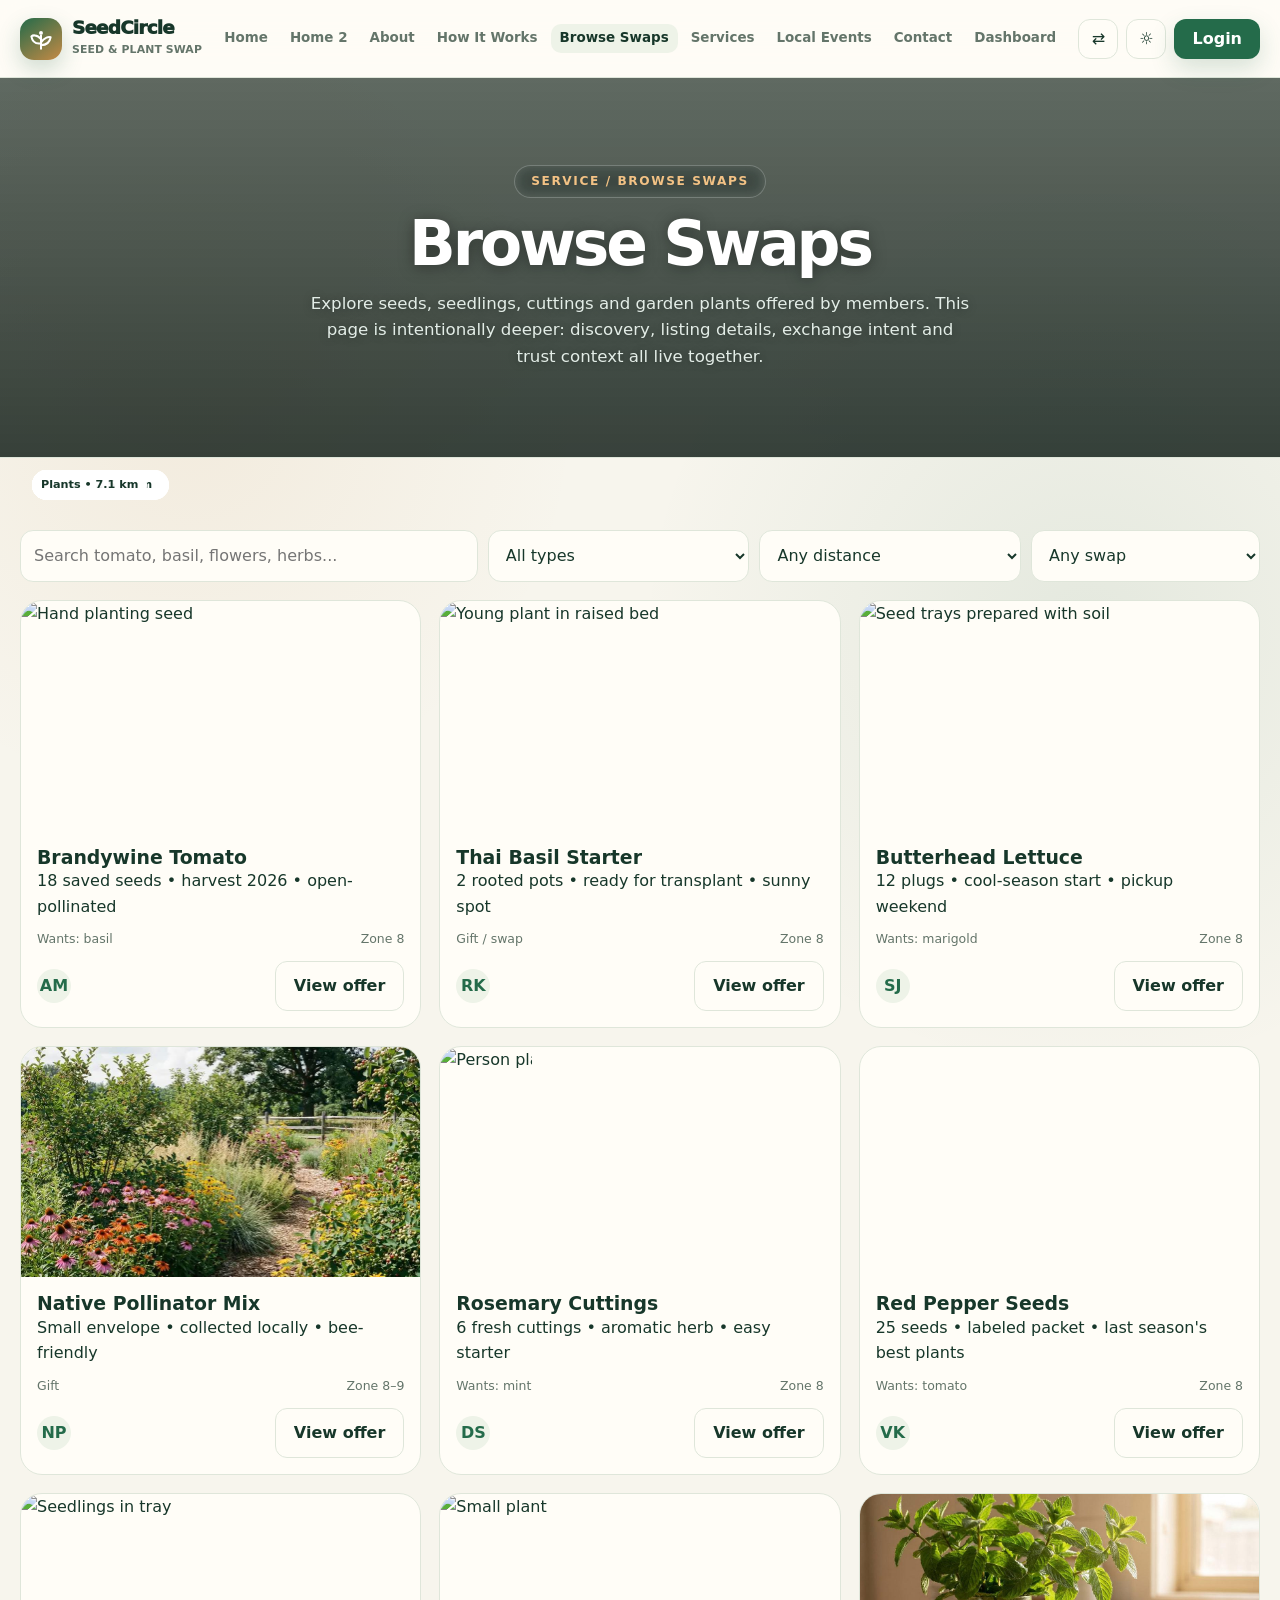
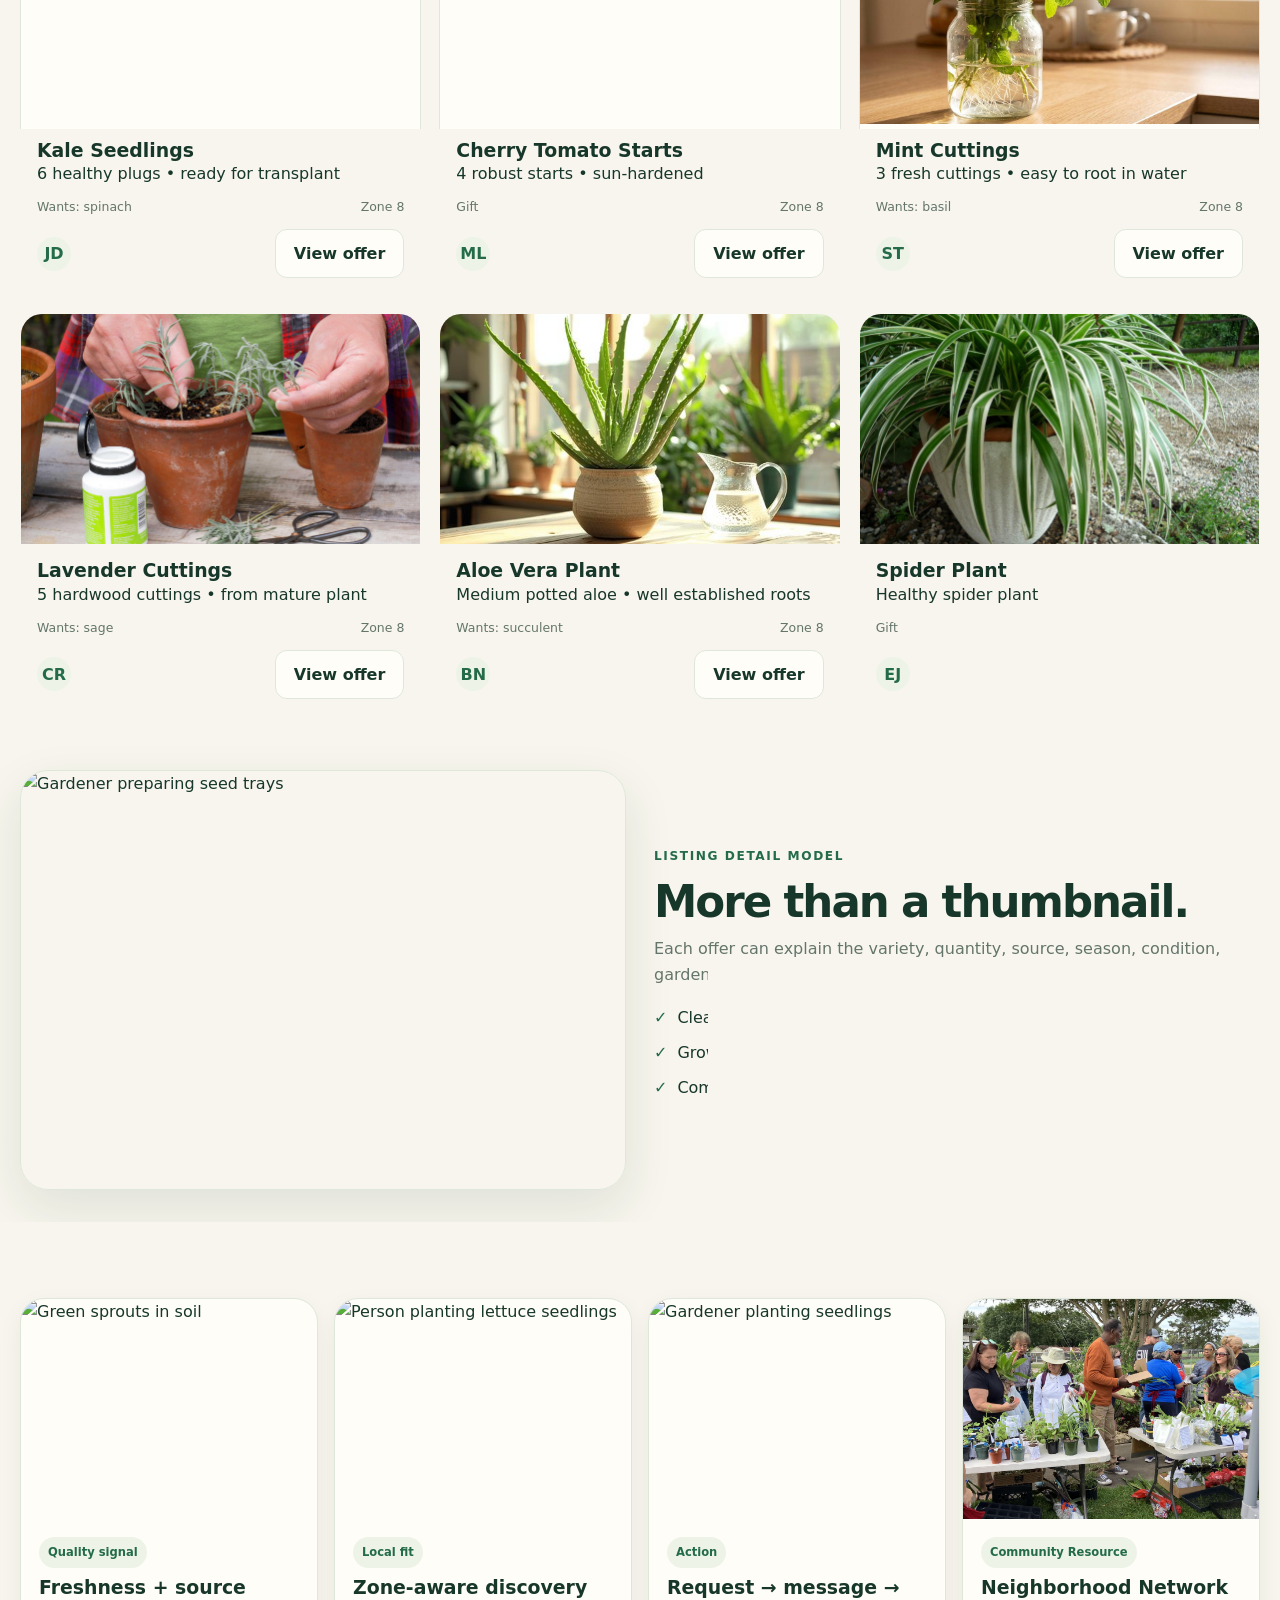
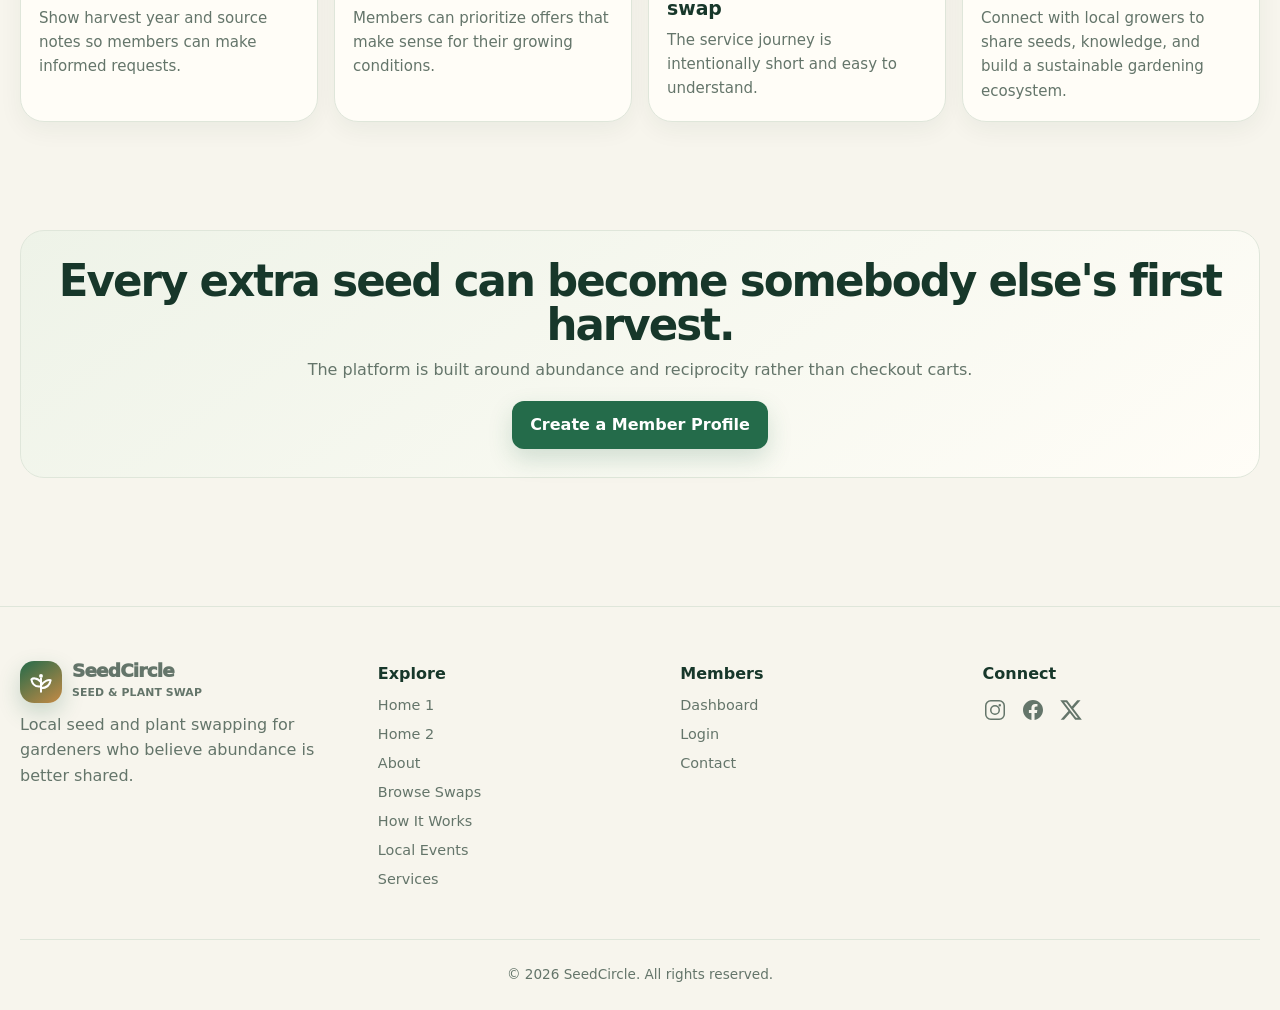
==== commit b8fef669: "4th commit" ====
--- a/browse.html
+++ b/browse.html
@@ -4,10 +4,10 @@
 <meta charset="UTF-8">
 <meta name="viewport" content="width=device-width, initial-scale=1.0">
 <meta name="theme-color" content="#1d4d3b">
-<meta name="description" content="160 — Local Seed & Plant Swap Community Platform. Discover, swap and grow with nearby gardeners.">
+<meta name="description" content="Local Seed & Plant Swap Community Platform. Discover, swap and grow with nearby gardeners.">
 <link rel="icon" type="image/svg+xml" href="data:image/svg+xml,%3Csvg xmlns='http://www.w3.org/2000/svg' viewBox='0 0 32 32'%3E%3Cdefs%3E%3ClinearGradient id='g' x1='0%25' y1='0%25' x2='100%25' y2='100%25'%3E%3Cstop offset='0%25' stop-color='%23246b4a'/%3E%3Cstop offset='100%25' stop-color='%23c58a45'/%3E%3C/linearGradient%3E%3C/defs%3E%3Crect width='32' height='32' rx='9' fill='url(%23g)'/%3E%3Cpath d='M16 27V12M16 16C11 10 6 12 5 13c1 6 4 9 11 8M16 20c4-6 9-7 11-6-1 6-4 9-11 9' fill='none' stroke='%23ffffff' stroke-width='2.3' stroke-linecap='round' stroke-linejoin='round'/%3E%3Ccircle cx='16' cy='9' r='2.2' fill='%23ffffff'/%3E%3C/svg%3E">
 <link rel="apple-touch-icon" href="data:image/svg+xml,%3Csvg xmlns='http://www.w3.org/2000/svg' viewBox='0 0 32 32'%3E%3Cdefs%3E%3ClinearGradient id='g' x1='0%25' y1='0%25' x2='100%25' y2='100%25'%3E%3Cstop offset='0%25' stop-color='%23246b4a'/%3E%3Cstop offset='100%25' stop-color='%23c58a45'/%3E%3C/linearGradient%3E%3C/defs%3E%3Crect width='32' height='32' rx='9' fill='url(%23g)'/%3E%3Cpath d='M16 27V12M16 16C11 10 6 12 5 13c1 6 4 9 11 8M16 20c4-6 9-7 11-6-1 6-4 9-11 9' fill='none' stroke='%23ffffff' stroke-width='2.3' stroke-linecap='round' stroke-linejoin='round'/%3E%3Ccircle cx='16' cy='9' r='2.2' fill='%23ffffff'/%3E%3C/svg%3E">
-<title>160 — Local Seed & Plant Swap Community</title>
+<title>Browse Swaps — Local Seed & Plant Swap Community</title>
 <link rel="stylesheet" href="css/style.css">
 </head>
 <body>
@@ -46,8 +46,18 @@
 </header>
 <main>
 <section id="browse" class="page active">
+<!-- HERO SECTION -->
+<div class="page-hero page-hero-browse">
+    <div class="container">
+        <div class="page-hero-content reveal">
+            <span class="eyebrow">Service / Browse Swaps</span>
+            <h1>Browse Swaps</h1>
+            <p class="lead">Explore seeds, seedlings, cuttings and garden plants offered by members. This page is intentionally deeper: discovery, listing details, exchange intent and trust context all live together.</p>
+        </div>
+    </div>
+</div>
+
 <div class="container section">
-<div class="section-head page-header"><span class="eyebrow">Service / Browse swaps</span><h1 style="font-size:clamp(2.4rem,5vw,4.6rem)">Browse Swaps</h1><p>Explore seeds, seedlings, cuttings and garden plants offered by members. This page is intentionally deeper: discovery, listing details, exchange intent and trust context all live together.</p></div>
 <div class="toolbar">
 <input class="field" id="swapSearch" placeholder="Search tomato, basil, flowers, herbs..." oninput="filterSwaps()">
 <select class="field" id="swapType" onchange="filterSwaps()"><option value="">All types</option><option>Seeds</option><option>Seedlings</option><option>Cuttings</option><option>Plants</option></select>
--- a/css/style.css
+++ b/css/style.css
@@ -44,7 +44,16 @@
     radial-gradient(circle at 85% 15%, rgba(36, 107, 74, .09), transparent 28rem), var(--bg);
   color: var(--ink);
   line-height: 1.6;
-  overflow-x: hidden
+  overflow-x: hidden;
+}
+
+body.menu-open {
+  overflow: hidden !important;
+}
+
+body.menu-open .topbar {
+  backdrop-filter: none !important;
+  -webkit-backdrop-filter: none !important;
 }
 
 img {
@@ -180,9 +189,11 @@
   background: var(--surface);
   color: var(--ink);
   border-radius: 12px;
-  display: grid;
-  place-items: center;
-  font-size: 1rem
+  display: inline-flex;
+  align-items: center;
+  justify-content: center;
+  font-size: 1rem;
+  box-sizing: border-box;
 }
 
 .contact-btn,
@@ -194,7 +205,22 @@
   border-radius: 12px;
   font-weight: 800;
   transition: .25s;
-  box-shadow: 0 10px 24px rgba(36, 107, 74, .18)
+  box-shadow: 0 10px 24px rgba(36, 107, 74, .18);
+  box-sizing: border-box;
+}
+
+.contact-btn {
+  height: 40px;
+  padding: 0 18px;
+  display: inline-flex;
+  align-items: center;
+  justify-content: center;
+  line-height: 1;
+}
+
+.nav-actions .icon-btn,
+.nav-actions .contact-btn {
+  height: 40px;
 }
 
 .contact-btn:hover,
@@ -562,6 +588,50 @@
 .field:focus {
   border-color: var(--primary);
   box-shadow: 0 0 0 3px rgba(36, 107, 74, .1)
+}
+
+.password-field-wrap {
+  position: relative;
+  display: flex;
+  align-items: center;
+  width: 100%;
+}
+
+.password-field-wrap .field {
+  padding-right: 44px;
+  width: 100%;
+}
+
+[dir="rtl"] .password-field-wrap .field {
+  padding-right: 13px;
+  padding-left: 44px;
+}
+
+.password-toggle-btn {
+  position: absolute;
+  right: 12px;
+  top: 50%;
+  transform: translateY(-50%);
+  background: transparent;
+  border: none;
+  padding: 6px;
+  display: inline-flex;
+  align-items: center;
+  justify-content: center;
+  cursor: pointer;
+  color: var(--muted);
+  transition: color 0.2s ease, transform 0.2s ease;
+  z-index: 2;
+  border-radius: 8px;
+}
+
+[dir="rtl"] .password-toggle-btn {
+  right: auto;
+  left: 12px;
+}
+
+.password-toggle-btn:hover {
+  color: var(--primary);
 }
 
 .swap-grid {
@@ -1616,6 +1686,35 @@
   transform: translateY(-4px);
 }
 
+.form-social-icons {
+  display: flex;
+  justify-content: center;
+  align-items: center;
+  gap: 14px;
+}
+
+.form-social-icons .social-btn {
+  width: 44px;
+  height: 44px;
+  border-radius: 50%;
+  background: var(--surface2);
+  border: 1px solid var(--line);
+  display: inline-flex;
+  align-items: center;
+  justify-content: center;
+  color: var(--ink);
+  transition: transform .22s ease, background .22s ease, color .22s ease, border-color .22s ease, box-shadow .22s ease;
+  text-decoration: none;
+}
+
+.form-social-icons .social-btn:hover {
+  background: var(--primary);
+  color: #ffffff;
+  border-color: var(--primary);
+  transform: translateY(-3px);
+  box-shadow: 0 8px 20px rgba(36, 107, 74, .25);
+}
+
 #scrollToTopBtn {
   position: fixed;
   bottom: 25px;
@@ -1930,6 +2029,12 @@
 
 .app-header h1 {
   margin: 0;
+}
+
+.app-header-actions {
+  display: flex;
+  align-items: center;
+  gap: 10px;
 }
 
 .user-profile {
@@ -2929,25 +3034,32 @@
   .mobile-panel {
     display: none;
     flex-direction: column;
-    padding: 20px 16px 40px;
-    background: var(--surface);
-    border-top: 1px solid var(--line);
-    position: absolute;
-    top: 100%;
-    left: 0;
-    right: 0;
-    max-height: calc(100vh - var(--header));
-    max-height: calc(100dvh - var(--header));
-    overflow-y: auto;
-    -webkit-overflow-scrolling: touch;
-    overscroll-behavior: contain;
+    position: fixed !important;
+    top: var(--header) !important;
+    left: 0 !important;
+    right: 0 !important;
+    bottom: 0 !important;
+    width: 100vw !important;
+    height: calc(100vh - var(--header)) !important;
+    height: calc(100dvh - var(--header)) !important;
+    max-height: calc(100dvh - var(--header)) !important;
+    overflow-y: scroll !important;
+    -webkit-overflow-scrolling: touch !important;
+    touch-action: pan-y !important;
+    overscroll-behavior-y: contain !important;
     scrollbar-width: thin;
     scrollbar-color: var(--line) transparent;
     box-shadow: var(--shadow);
     align-items: center;
     justify-content: flex-start;
     text-align: center;
-    z-index: 999;
+    z-index: 99999 !important;
+    background: var(--surface) !important;
+    border-top: 1px solid var(--line) !important;
+    padding: 14px 16px 40px !important;
+    padding-bottom: calc(60px + env(safe-area-inset-bottom, 24px)) !important;
+    box-sizing: border-box !important;
+    pointer-events: auto !important;
   }
 
   .mobile-panel::-webkit-scrollbar,
@@ -2975,7 +3087,7 @@
     flex-direction: column !important;
     align-items: center !important;
     justify-content: center !important;
-    gap: 12px !important;
+    gap: 7px !important;
     width: 100% !important;
     text-align: center !important;
     margin: 0 auto !important;
@@ -2989,8 +3101,8 @@
     text-align: center !important;
     width: 100% !important;
     max-width: 280px !important;
-    padding: 11px 16px !important;
-    font-size: 1.05rem !important;
+    padding: 8px 14px !important;
+    font-size: 0.98rem !important;
     font-weight: 800 !important;
     border-radius: 12px !important;
     margin: 0 auto !important;
@@ -3001,8 +3113,8 @@
     display: flex !important;
     justify-content: center !important;
     align-items: center !important;
-    gap: 16px !important;
-    margin: 16px auto !important;
+    gap: 14px !important;
+    margin: 12px auto !important;
     width: 100% !important;
     flex-shrink: 0 !important;
   }
@@ -3021,10 +3133,10 @@
   .mobile-panel .contact-btn {
     width: 100% !important;
     max-width: 250px !important;
-    height: 40px !important;
+    height: 42px !important;
     padding: 0 18px !important;
     border-radius: 12px !important;
-    margin: 0 auto !important;
+    margin: 0 auto 30px !important;
     display: flex !important;
     align-items: center !important;
     justify-content: center !important;
@@ -3084,7 +3196,7 @@
 }
 
 .sidebar-user-profile {
-  display: none;
+  display: flex;
   align-items: center;
   gap: 12px;
   padding: 10px 14px;
@@ -3149,7 +3261,17 @@
   }
 
   .app-header .app-header-actions {
-    display: none !important;
+    display: flex !important;
+    align-items: center;
+    gap: 8px;
+    margin-left: auto;
+  }
+
+  .app-header .app-header-actions .icon-btn {
+    width: 38px;
+    height: 38px;
+    border-radius: 10px;
+    font-size: 1.05rem;
   }
 
   .dash-tab-title {
@@ -3162,6 +3284,59 @@
 
   .sidebar-user-profile {
     display: flex !important;
+  }
+
+  /* Mobile: Profile Banner Card one-by-one alignment and equal button sizes */
+  .profile-banner-card {
+    flex-direction: column !important;
+    align-items: center !important;
+    text-align: center !important;
+    padding: 24px 16px !important;
+    gap: 16px !important;
+  }
+
+  .profile-banner-left {
+    flex-direction: column !important;
+    align-items: center !important;
+    text-align: center !important;
+    gap: 14px !important;
+    width: 100% !important;
+  }
+
+  .profile-banner-meta {
+    text-align: center !important;
+    width: 100% !important;
+  }
+
+  .profile-banner-meta h2,
+  .profile-banner-meta p {
+    text-align: center !important;
+  }
+
+  .profile-banner-badges {
+    justify-content: center !important;
+  }
+
+  .profile-banner-actions {
+    flex-direction: column !important;
+    width: 100% !important;
+    align-items: center !important;
+    gap: 10px !important;
+    margin-top: 6px !important;
+  }
+
+  .profile-banner-actions button {
+    width: 100% !important;
+    max-width: 260px !important;
+    height: 44px !important;
+    padding: 0 20px !important;
+    display: inline-flex !important;
+    align-items: center !important;
+    justify-content: center !important;
+    box-sizing: border-box !important;
+    font-size: 0.92rem !important;
+    border-radius: 12px !important;
+    margin: 0 auto !important;
   }
 }
 
